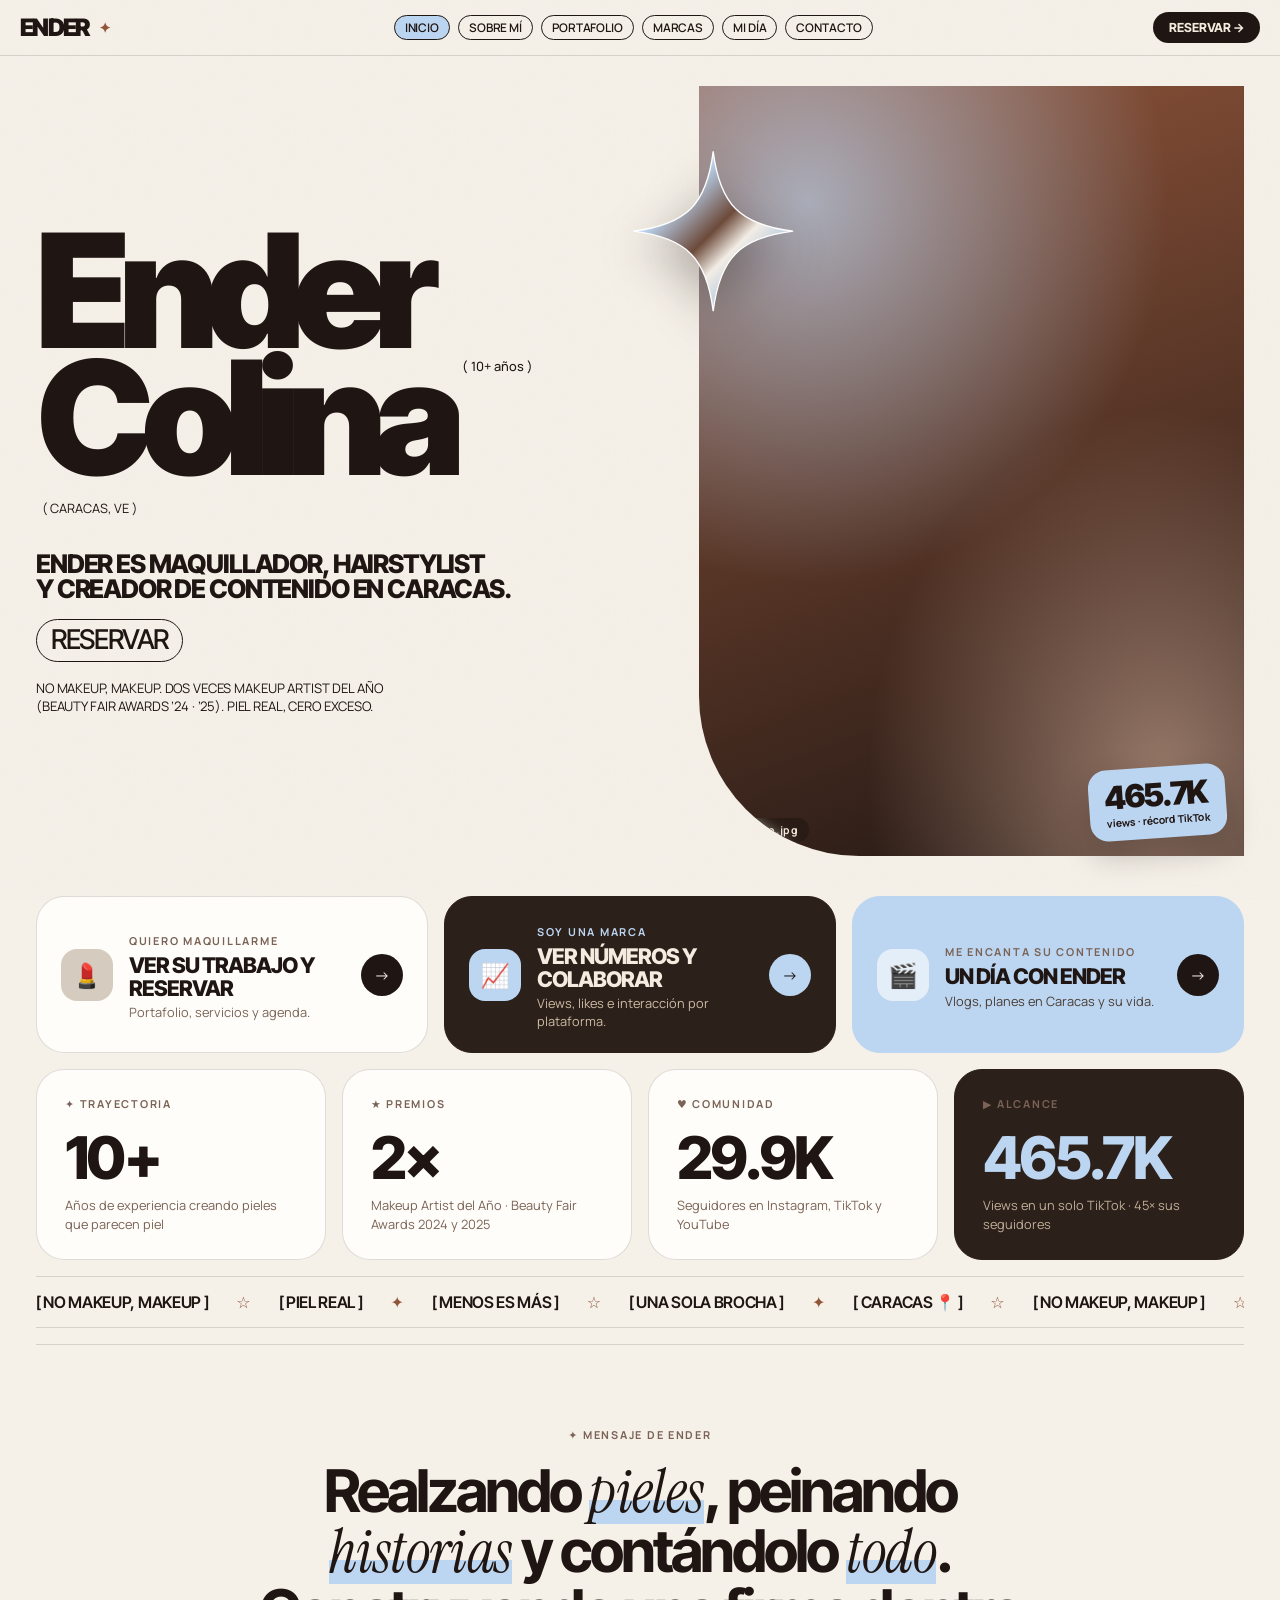
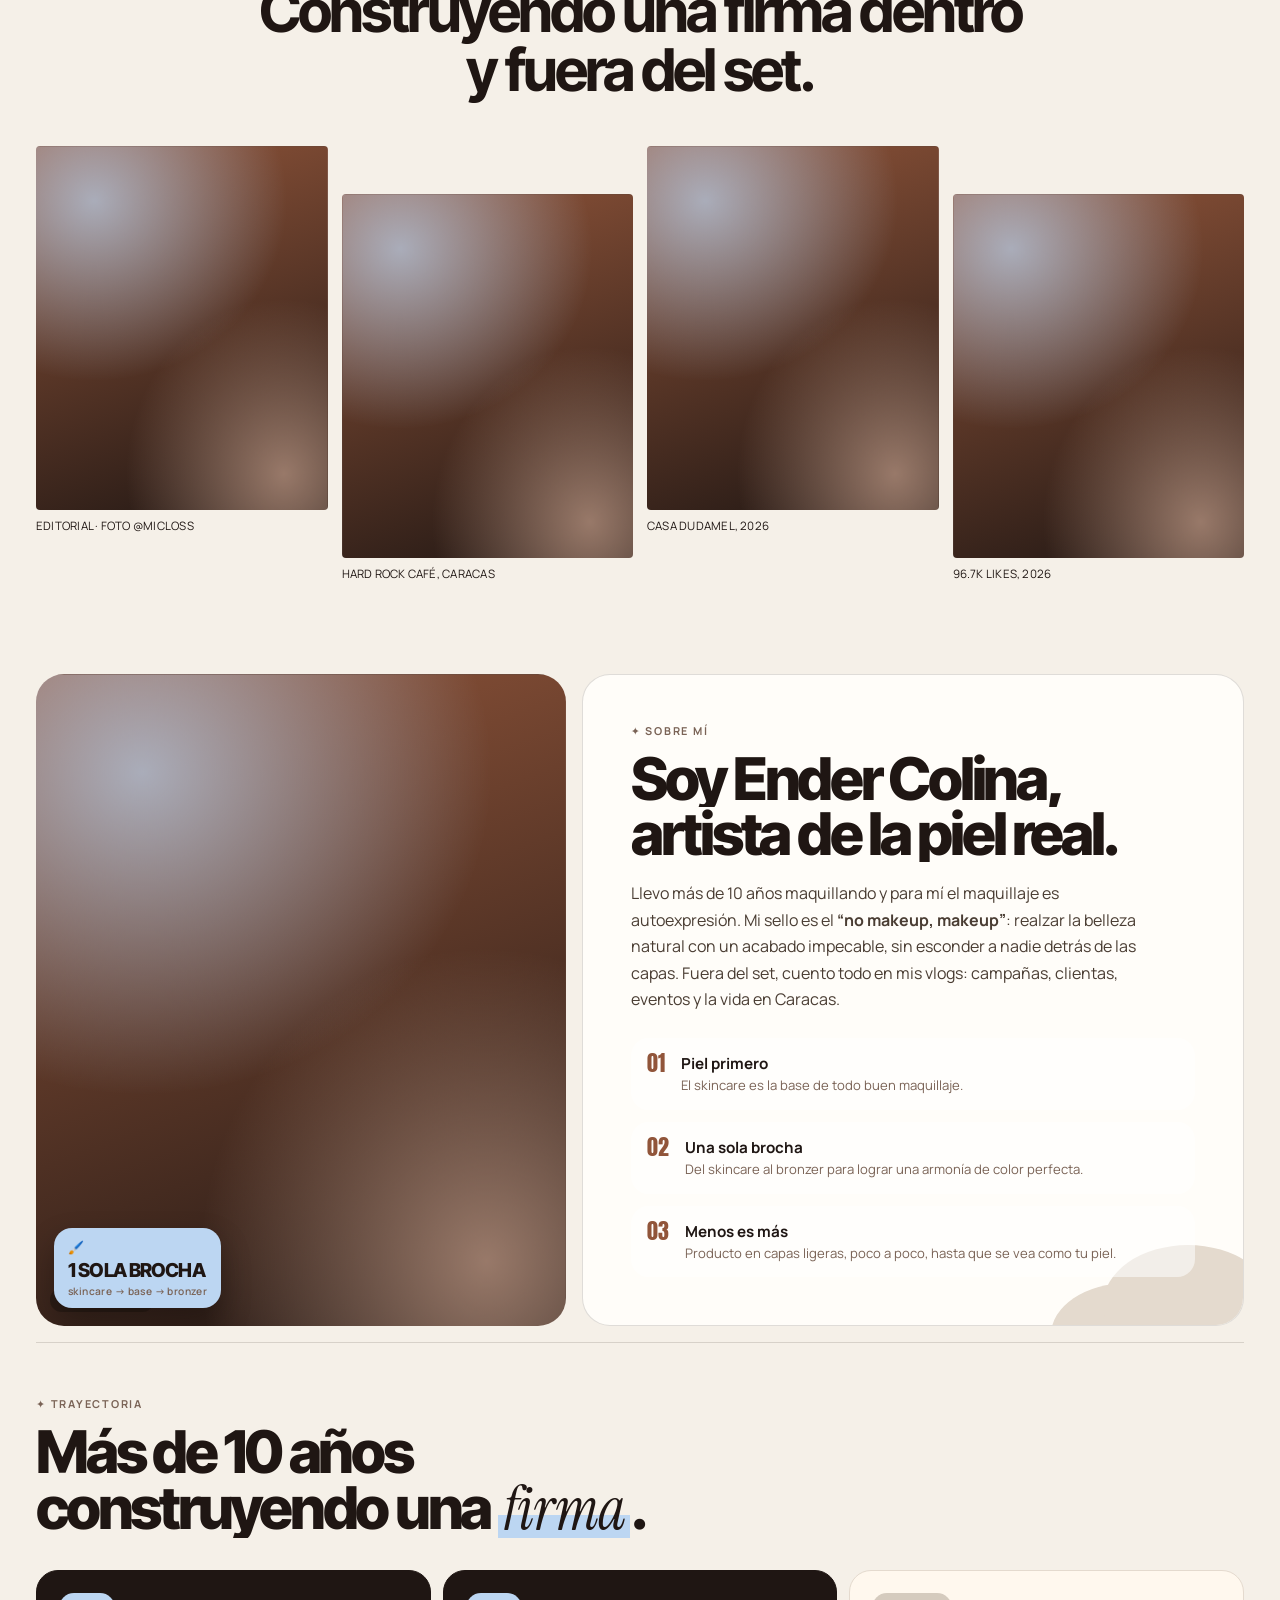
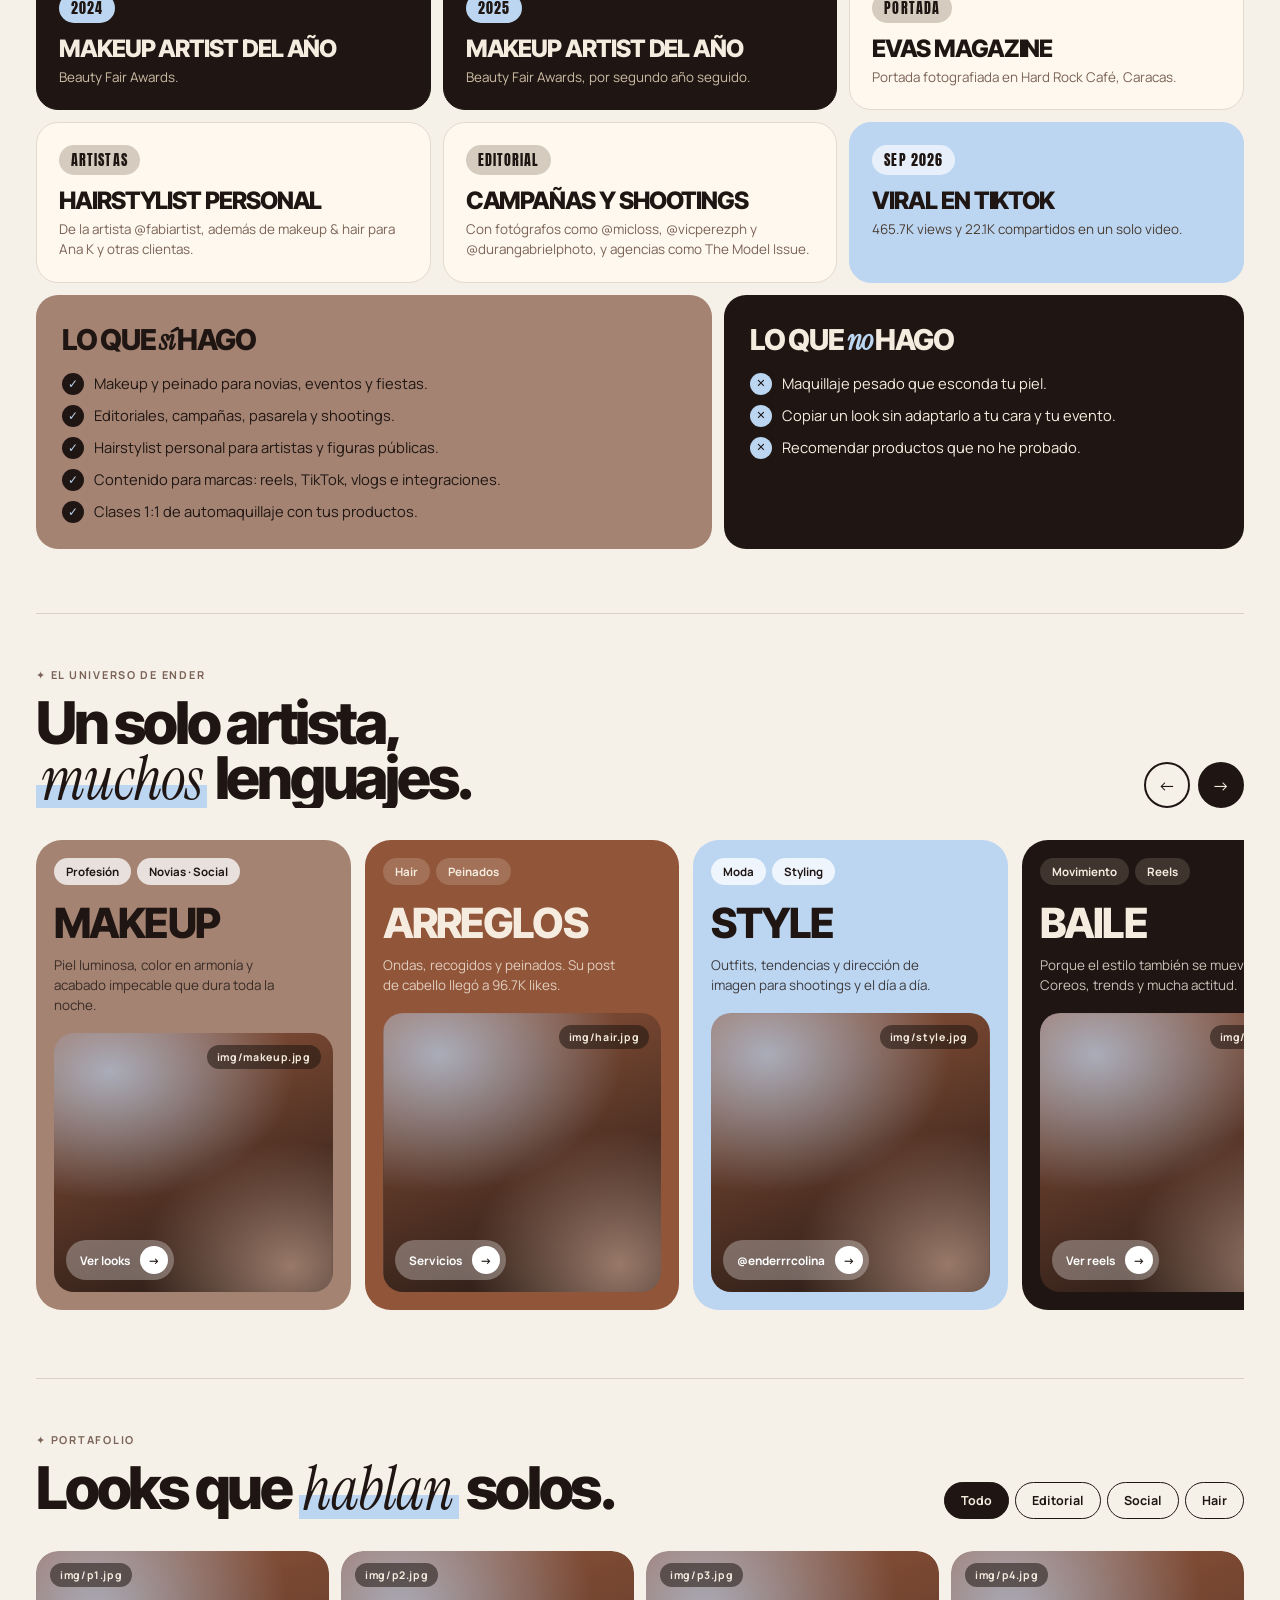
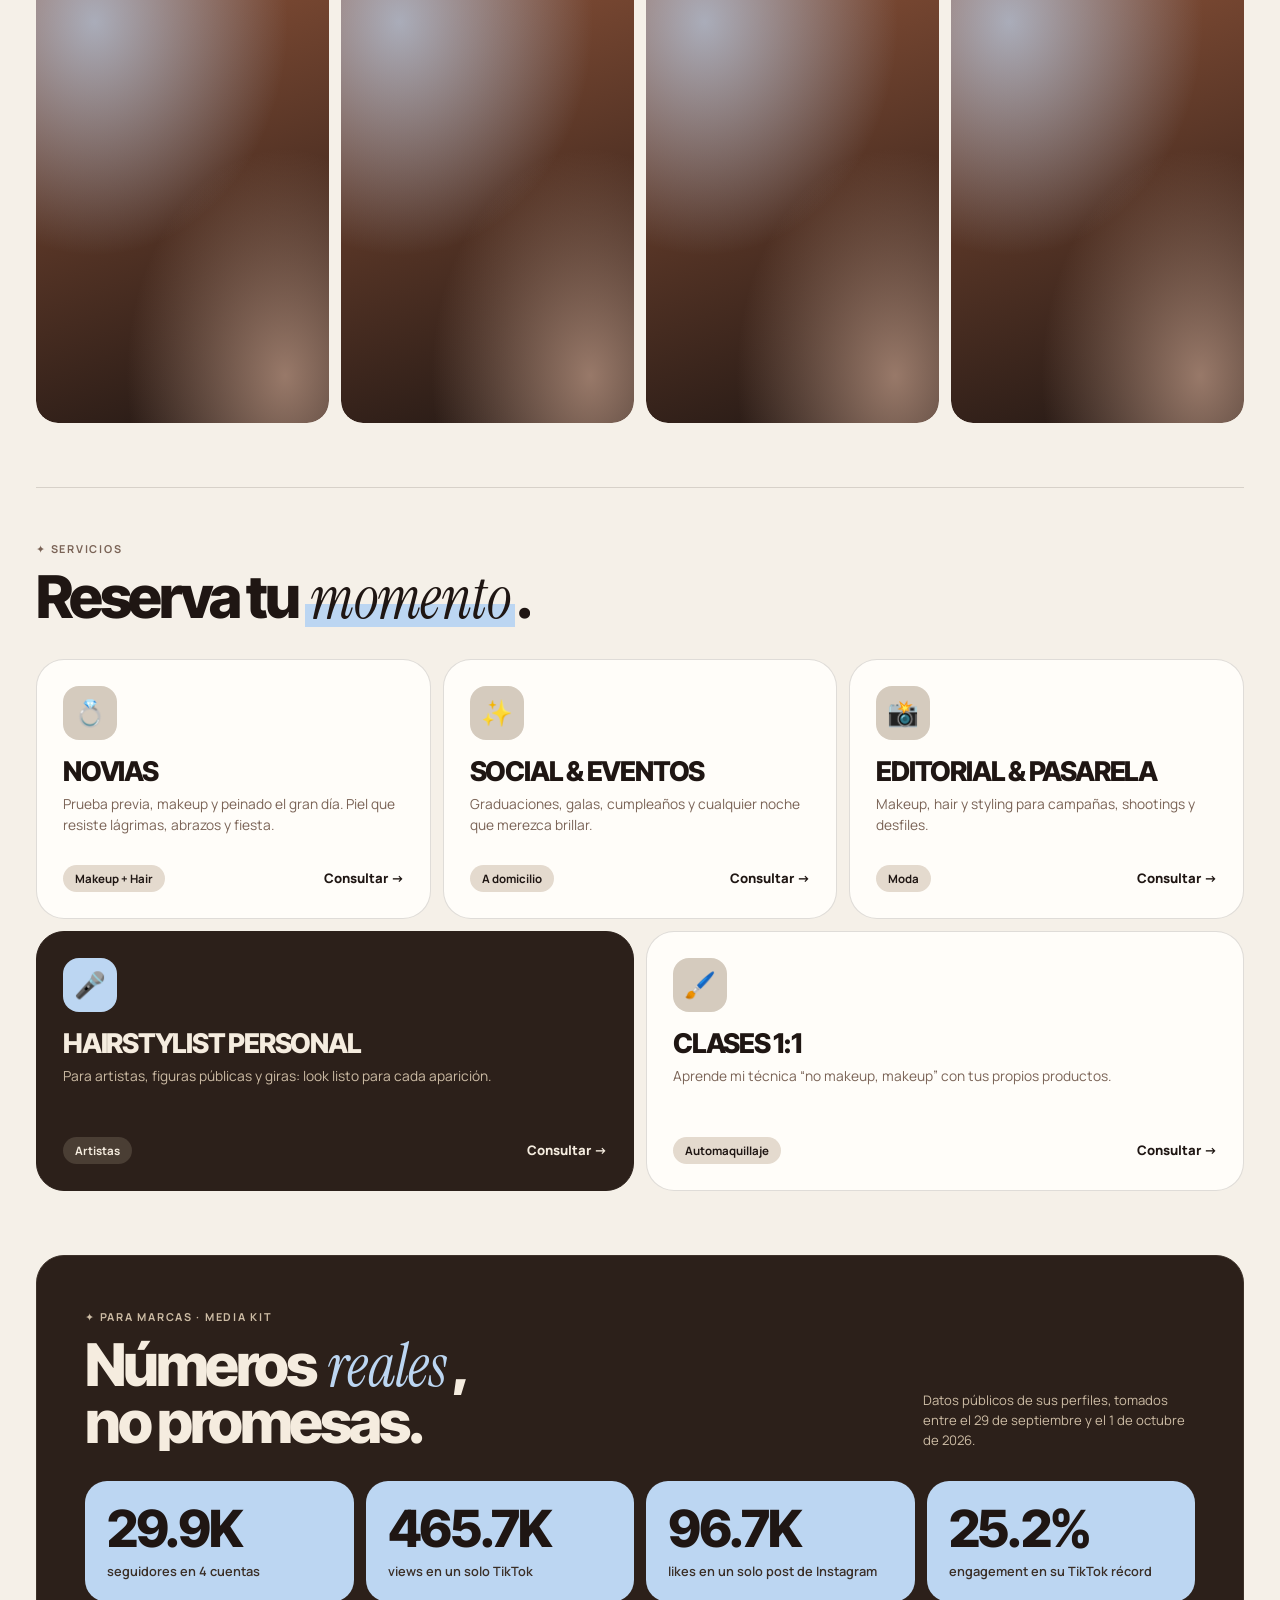
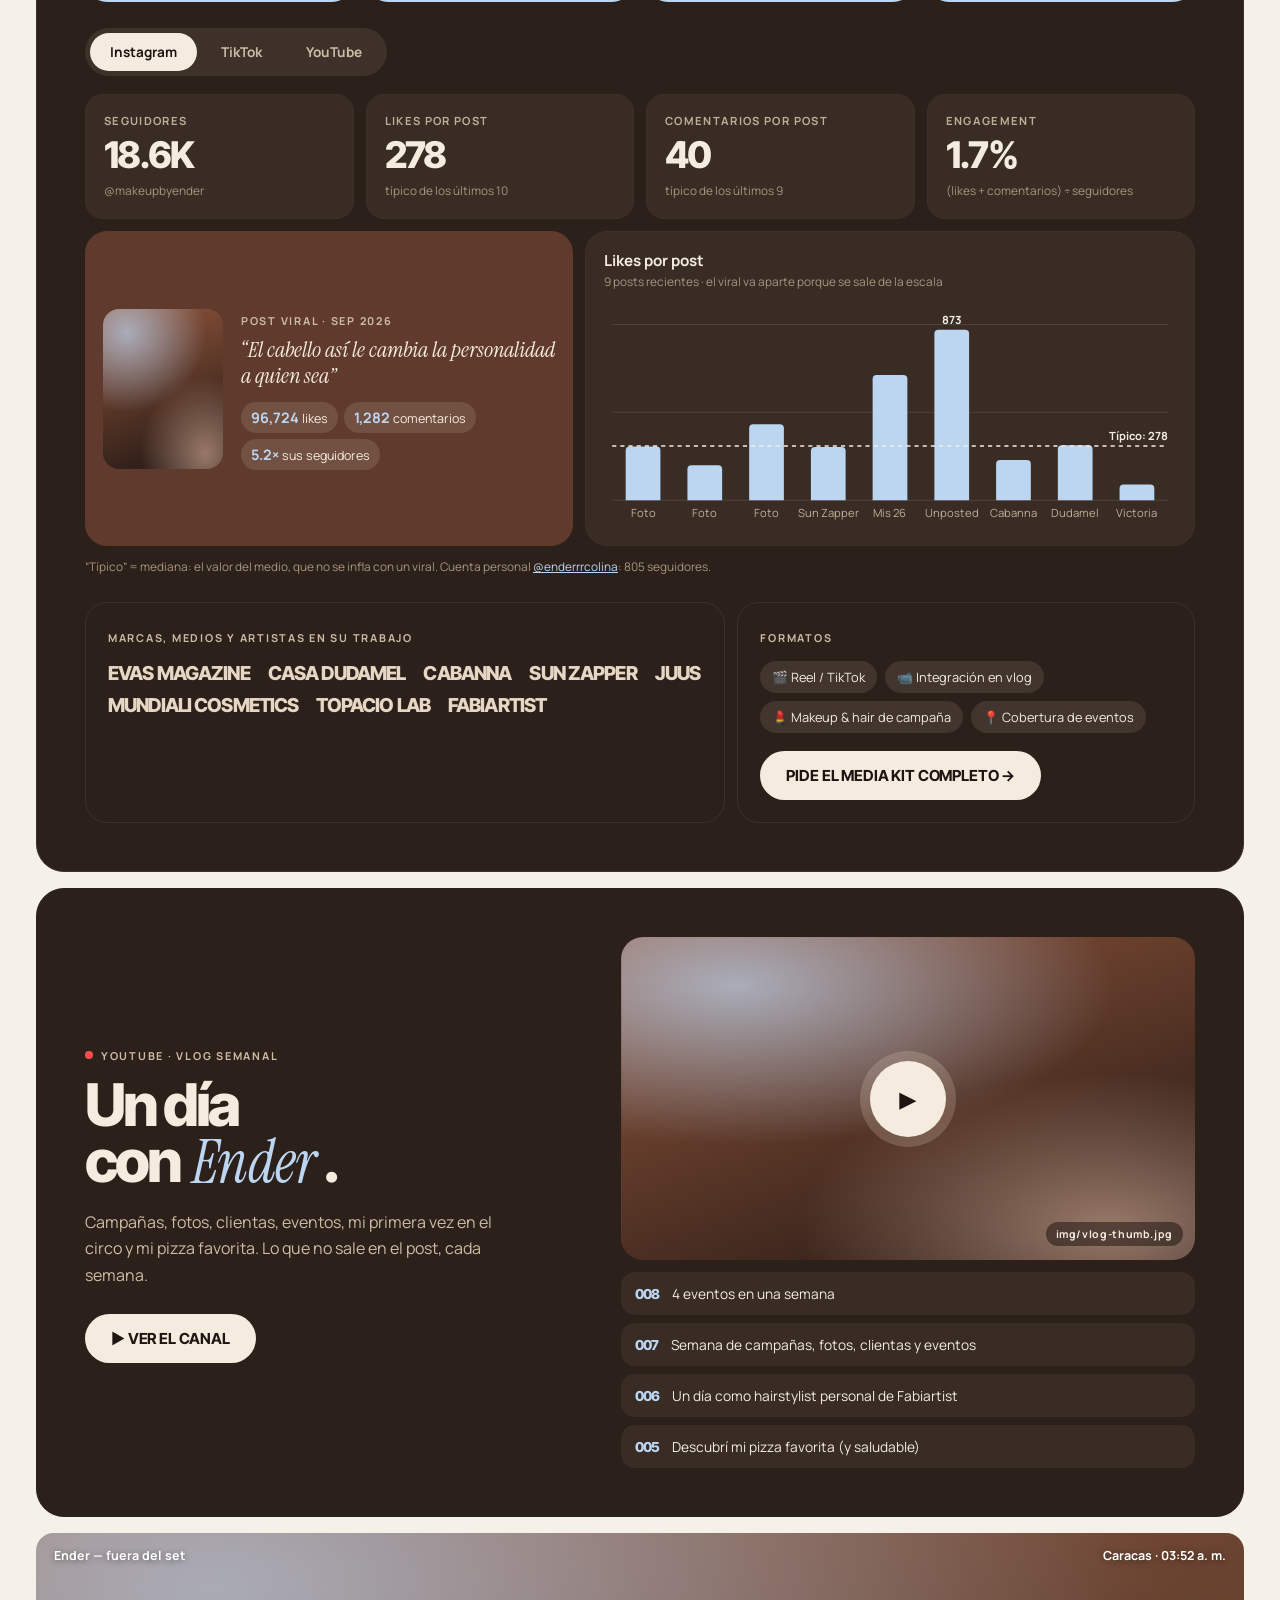
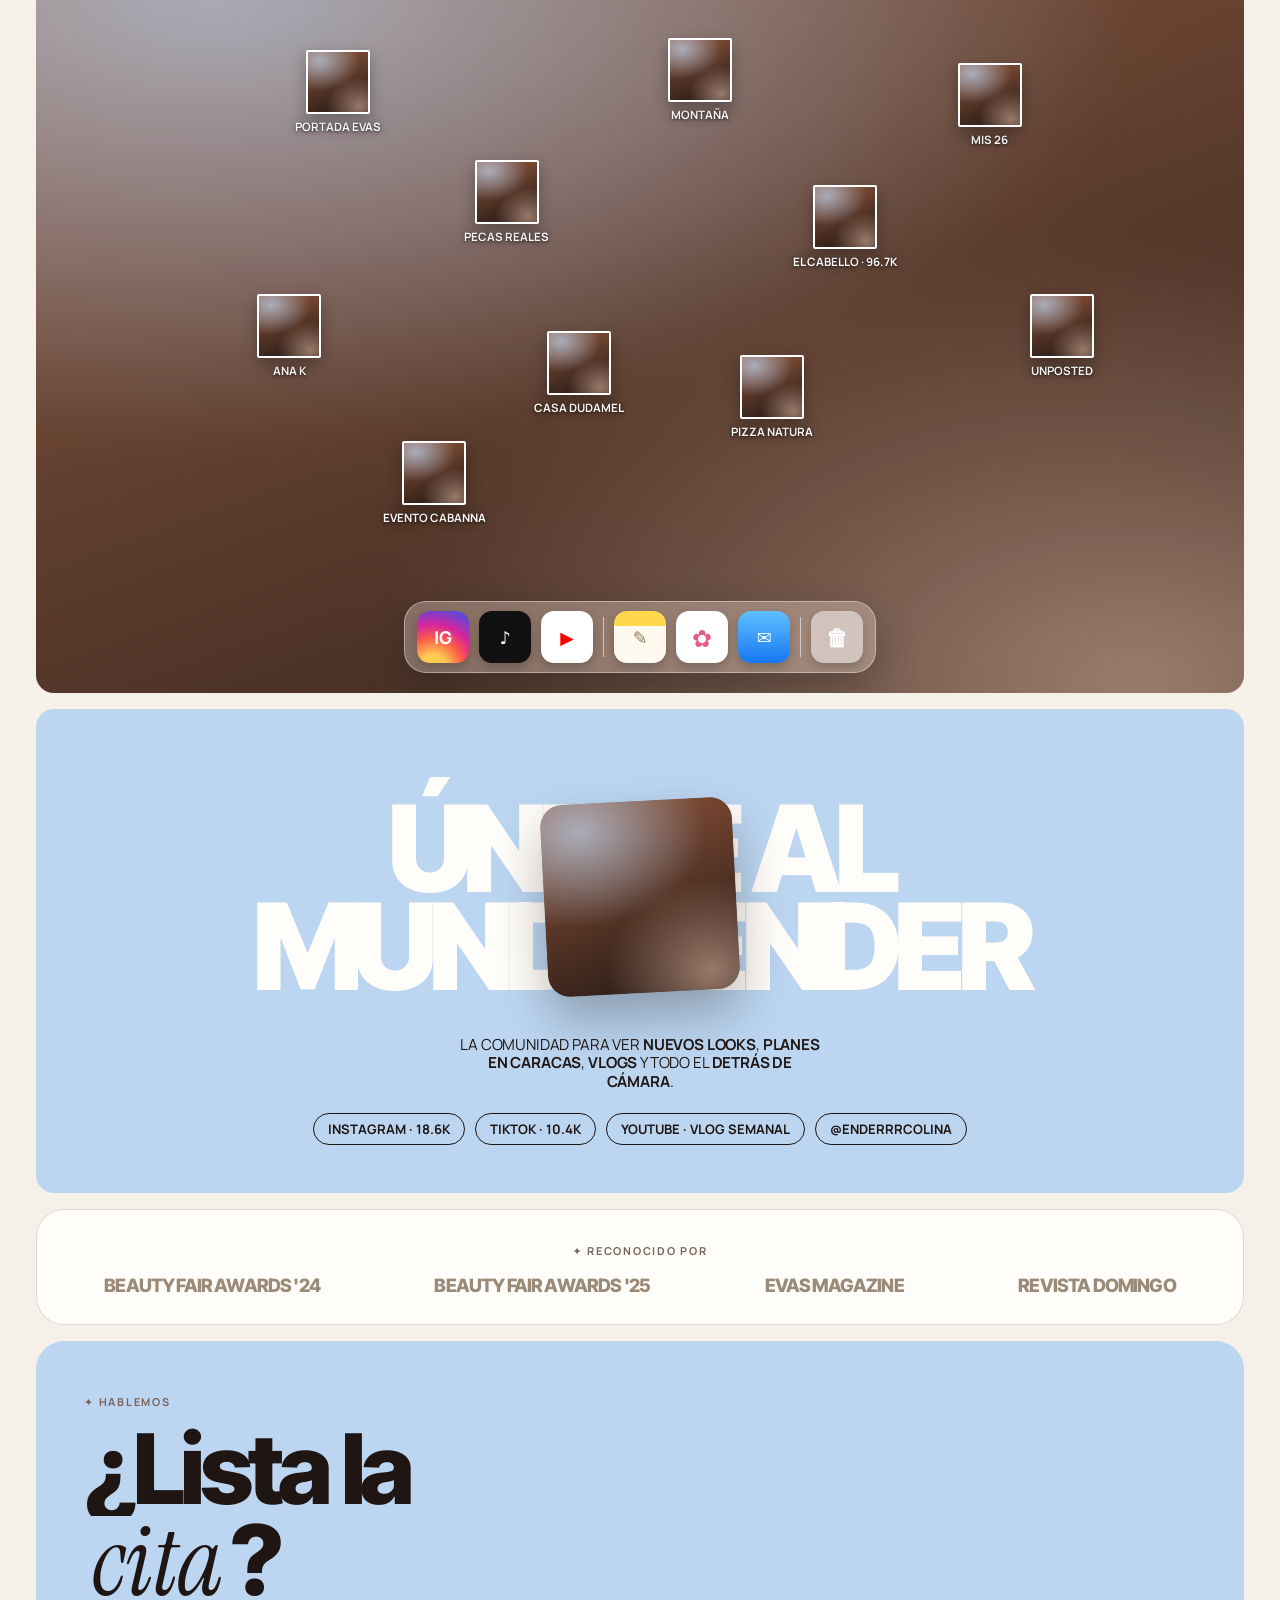
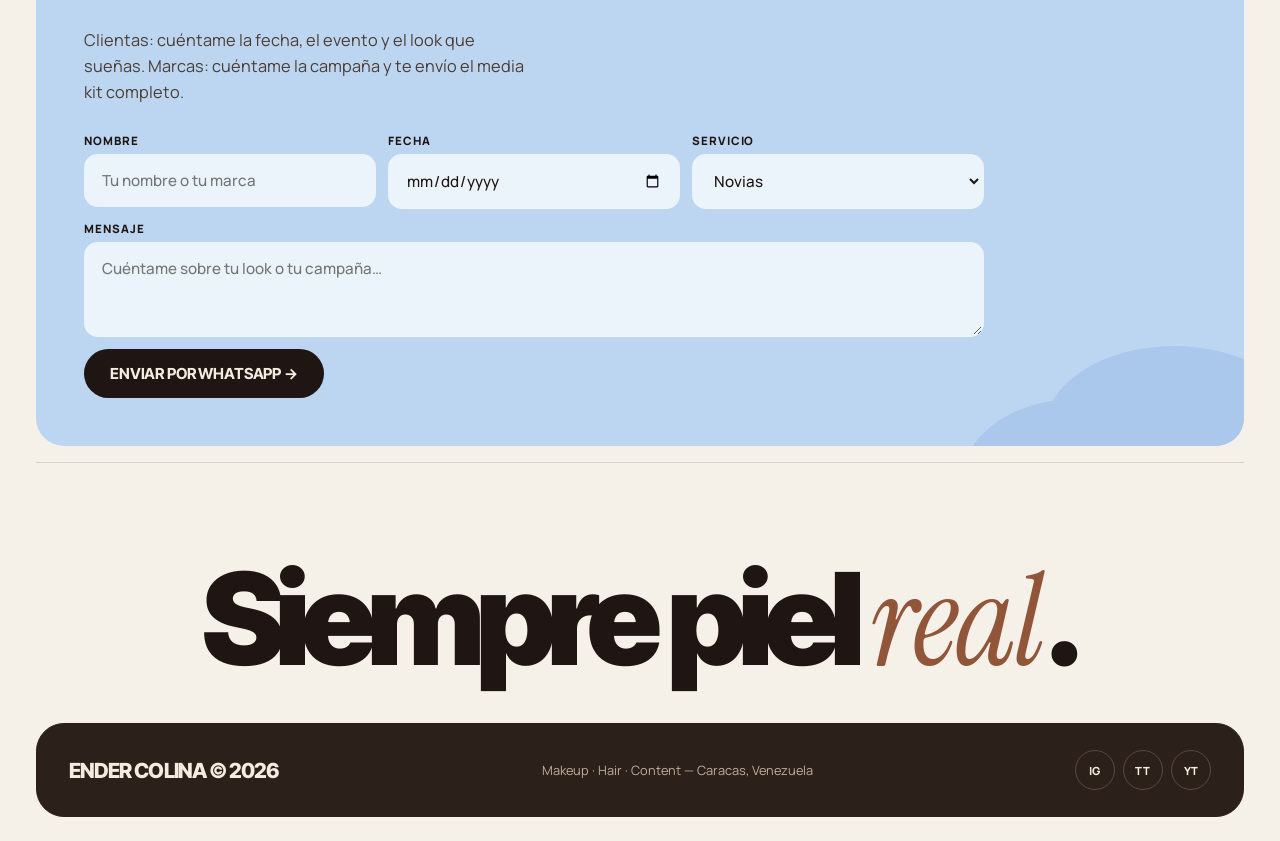
==== index.html @ 1d179af6 "Add files via upload" ====
<!DOCTYPE html>
<html lang="es">
<head>
  <meta charset="UTF-8">
  <meta name="viewport" content="width=device-width, initial-scale=1.0">
  <title>Ender Colina · Makeup, Hair & Content</title>
  <meta name="description" content="Ender Colina — maquillador y hairstylist en Caracas con más de 10 años de experiencia. Makeup Artist del Año en Beauty Fair Awards 2024 y 2025. Portafolio, servicios, media kit para marcas y vlog.">
  <meta property="og:title" content="Ender Colina · Makeup, Hair & Content">
  <meta property="og:description" content="No makeup, makeup. 10+ años, 29.9K seguidores y un TikTok con 465.7K views. Caracas, Venezuela.">
  <link rel="preconnect" href="https://fonts.googleapis.com">
  <link rel="preconnect" href="https://fonts.gstatic.com" crossorigin>
  <link href="https://fonts.googleapis.com/css2?family=Anton&family=Inter+Tight:wght@500;600;700;800;900&family=Instrument+Serif:ital@0;1&family=Manrope:wght@400;500;600;700;800&display=swap" rel="stylesheet">
  <link rel="stylesheet" href="styles.css">
</head>
<body>
  <div class="progress" id="progress" aria-hidden="true"></div>
  <div class="cursor" id="cursor" aria-hidden="true"></div>

  <!-- ============ NAV ============ -->
  <header class="nav-wrap">
    <nav class="nav" aria-label="Principal">
      <a href="#inicio" class="brand"><span class="brand-dot"></span>ENDER</a>
      <div class="nav-links" id="navLinks">
        <a href="#inicio" class="active">Inicio</a>
        <a href="#firma">Sobre mí</a>
        <a href="#portafolio">Portafolio</a>
        <a href="#marcas">Marcas</a>
        <a href="#dia">Mi día</a>
        <a href="#contacto">Contacto</a>
      </div>
      <a href="#contacto" class="nav-cta">Reservar <span aria-hidden="true">→</span></a>
      <button class="nav-toggle" id="navToggle" aria-label="Abrir menú" aria-expanded="false"><span></span><span></span></button>
    </nav>
  </header>

  <main class="page">

    <!-- ============ HERO (editorial, ref. Karo) ============ -->
    <section class="kx" id="inicio">
      <div class="kx-left">
        <h1 class="kx-title"><span class="kx-l">Ender</span><span class="kx-l">Colina<sup>( 10+ años )</sup></span></h1>
        <p class="kx-micro">( Caracas, VE )</p>
        <div class="kx-row">
          <p class="kx-sub">Ender es maquillador, hairstylist<br>y creador de contenido en Caracas.</p>
          <a href="#contacto" class="pill-xl">Reservar</a>
        </div>
        <p class="kx-desc">No makeup, makeup. Dos veces Makeup Artist del Año (Beauty Fair Awards ’24 · ’25). Piel real, cero exceso.</p>
      </div>
      <div class="kx-right">
        <div class="ph kx-photo" style="--img:url('img/hero.jpg')" role="img" aria-label="Ender Colina, portada de Evas Magazine"><span class="ph-label">img/hero.jpg</span></div>
        <svg class="chrome" viewBox="0 0 100 100" aria-hidden="true">
          <defs>
            <linearGradient id="chr" x1="0" y1="0" x2="1" y2="1">
              <stop offset="0" stop-color="#ffffff"/><stop offset=".28" stop-color="#bcd6f2"/><stop offset=".5" stop-color="#6d4a3a"/><stop offset=".62" stop-color="#f3eee6"/><stop offset=".85" stop-color="#8fb3dc"/><stop offset="1" stop-color="#ffffff"/>
            </linearGradient>
          </defs>
          <path d="M50 2 C54 34 66 46 98 50 C66 54 54 66 50 98 C46 66 34 54 2 50 C34 46 46 34 50 2 Z" fill="url(#chr)" stroke="#fff" stroke-width=".8"/>
        </svg>
        <a class="kx-sticker" href="#marcas">465.7K<small>views · récord TikTok</small></a>
      </div>
    </section>

    <!-- ============ ¿QUIÉN ERES? ============ -->
    <section class="paths" id="caminos" aria-label="Elige tu camino">
      <a href="#portafolio" class="card path reveal">
        <span class="path-ico">💄</span>
        <div><span class="eyebrow">Quiero maquillarme</span><h3>Ver su trabajo y reservar</h3><p>Portafolio, servicios y agenda.</p></div>
        <span class="path-go">→</span>
      </a>
      <a href="#marcas" class="card path path-dark reveal">
        <span class="path-ico">📈</span>
        <div><span class="eyebrow">Soy una marca</span><h3>Ver números y colaborar</h3><p>Views, likes e interacción por plataforma.</p></div>
        <span class="path-go">→</span>
      </a>
      <a href="#dia" class="card path path-blue reveal">
        <span class="path-ico">🎬</span>
        <div><span class="eyebrow">Me encanta su contenido</span><h3>Un día con Ender</h3><p>Vlogs, planes en Caracas y su vida.</p></div>
        <span class="path-go">→</span>
      </a>
    </section>

    <!-- ============ STATS ============ -->
    <section class="stats">
      <div class="card stat reveal">
        <span class="eyebrow">✦ Trayectoria</span>
        <b class="stat-num" data-count="10" data-suffix="+">10+</b>
        <p>Años de experiencia creando pieles que parecen piel</p>
      </div>
      <div class="card stat reveal">
        <span class="eyebrow">★ Premios</span>
        <b class="stat-num">2×</b>
        <p>Makeup Artist del Año · Beauty Fair Awards 2024 y 2025</p>
      </div>
      <div class="card stat reveal">
        <span class="eyebrow">♥ Comunidad</span>
        <b class="stat-num" data-count="29.9" data-dec="1" data-suffix="K">29.9K</b>
        <p>Seguidores en Instagram, TikTok y YouTube</p>
      </div>
      <div class="card stat stat-dark reveal">
        <span class="eyebrow">▶ Alcance</span>
        <b class="stat-num" data-count="465.7" data-dec="1" data-suffix="K">465.7K</b>
        <p>Views en un solo TikTok · 45× sus seguidores</p>
      </div>
    </section>

    <!-- ============ MARQUEE ============ -->
    <div class="marquee" aria-hidden="true">
      <div class="marquee-track">
        <span>[ No makeup, makeup ]</span><i>☆</i><span>[ Piel real ]</span><i>✦</i><span>[ Menos es más ]</span><i>☆</i><span>[ Una sola brocha ]</span><i>✦</i><span>[ Caracas 📍 ]</span><i>☆</i><span>[ No makeup, makeup ]</span><i>☆</i><span>[ Piel real ]</span><i>✦</i><span>[ Menos es más ]</span><i>☆</i><span>[ Una sola brocha ]</span><i>✦</i><span>[ Caracas 📍 ]</span><i>☆</i>
      </div>
    </div>

    <!-- ============ MENSAJE (ref. Lando) ============ -->
    <section class="mf" aria-label="Mensaje de Ender">
      <span class="eyebrow">✦ Mensaje de Ender</span>
      <p class="mf-text reveal">Realzando <em>pieles</em>, peinando <em>historias</em> y contándolo <em>todo</em>. Construyendo una firma dentro y fuera del set.</p>
      <div class="mf-strip">
        <figure><div class="ph" style="--img:url('img/p1.jpg')"></div><figcaption>Editorial · foto @micloss</figcaption></figure>
        <figure><div class="ph" style="--img:url('img/hero.jpg')"></div><figcaption>Hard Rock Café, Caracas</figcaption></figure>
        <figure><div class="ph" style="--img:url('img/style.jpg')"></div><figcaption>Casa Dudamel, 2026</figcaption></figure>
        <figure><div class="ph" style="--img:url('img/p4.jpg')"></div><figcaption>96.7K likes, 2026</figcaption></figure>
      </div>
    </section>

    <!-- ============ SOBRE MÍ ============ -->
    <section class="about" id="firma">
      <div class="ph about-img reveal" style="--img:url('img/about.jpg')" role="img" aria-label="Ender Colina">
        <span class="ph-label">img/about.jpg</span>
        <div class="float chip-brush">🖌️ <b>1 sola brocha</b><small>skincare → base → bronzer</small></div>
      </div>
      <div class="card about-copy reveal">
        <span class="eyebrow">✦ Sobre mí</span>
        <h2 class="display-md">Soy Ender Colina,<br>artista de la piel real.</h2>
        <p>Llevo más de 10 años maquillando y para mí el maquillaje es autoexpresión. Mi sello es el <strong>“no makeup, makeup”</strong>: realzar la belleza natural con un acabado impecable, sin esconder a nadie detrás de las capas. Fuera del set, cuento todo en mis vlogs: campañas, clientas, eventos y la vida en Caracas.</p>
        <ol class="steps">
          <li><span>01</span><div><b>Piel primero</b><p>El skincare es la base de todo buen maquillaje.</p></div></li>
          <li><span>02</span><div><b>Una sola brocha</b><p>Del skincare al bronzer para lograr una armonía de color perfecta.</p></div></li>
          <li><span>03</span><div><b>Menos es más</b><p>Producto en capas ligeras, poco a poco, hasta que se vea como tu piel.</p></div></li>
        </ol>
        <div class="blob blob-b" aria-hidden="true"></div>
      </div>
    </section>

    <!-- ============ TRAYECTORIA + SÍ / NO ============ -->
    <section class="section" id="carrera">
      <div class="section-head">
        <div>
          <span class="eyebrow">✦ Trayectoria</span>
          <h2 class="display-md">Más de 10 años<br>construyendo una <em>firma</em>.</h2>
        </div>
      </div>
      <div class="milestones">
        <article class="ms ms-gold"><span class="ms-k">2024</span><h3>Makeup Artist del Año</h3><p>Beauty Fair Awards.</p></article>
        <article class="ms ms-gold"><span class="ms-k">2025</span><h3>Makeup Artist del Año</h3><p>Beauty Fair Awards, por segundo año seguido.</p></article>
        <article class="ms"><span class="ms-k">Portada</span><h3>Evas Magazine</h3><p>Portada fotografiada en Hard Rock Café, Caracas.</p></article>
        <article class="ms"><span class="ms-k">Artistas</span><h3>Hairstylist personal</h3><p>De la artista @fabiartist, además de makeup & hair para Ana K y otras clientas.</p></article>
        <article class="ms"><span class="ms-k">Editorial</span><h3>Campañas y shootings</h3><p>Con fotógrafos como @micloss, @vicperezph y @durangabrielphoto, y agencias como The Model Issue.</p></article>
        <article class="ms ms-blue"><span class="ms-k">Sep 2026</span><h3>Viral en TikTok</h3><p>465.7K views y 22.1K compartidos en un solo video.</p></article>
      </div>

      <div class="yesno">
        <div class="yn yn-yes">
          <h3>Lo que <em>sí</em> hago</h3>
          <ul>
            <li>Makeup y peinado para novias, eventos y fiestas.</li>
            <li>Editoriales, campañas, pasarela y shootings.</li>
            <li>Hairstylist personal para artistas y figuras públicas.</li>
            <li>Contenido para marcas: reels, TikTok, vlogs e integraciones.</li>
            <li>Clases 1:1 de automaquillaje con tus productos.</li>
          </ul>
        </div>
        <div class="yn yn-no">
          <h3>Lo que <em>no</em> hago</h3>
          <ul>
            <li>Maquillaje pesado que esconda tu piel.</li>
            <li>Copiar un look sin adaptarlo a tu cara y tu evento.</li>
            <li>Recomendar productos que no he probado.</li>
          </ul>
        </div>
      </div>
    </section>

    <!-- ============ UNIVERSO ============ -->
    <section class="section" id="universo">
      <div class="section-head">
        <div>
          <span class="eyebrow">✦ El universo de Ender</span>
          <h2 class="display-md">Un solo artista,<br><em>muchos</em> lenguajes.</h2>
        </div>
        <div class="arrows">
          <button class="arrow" data-dir="-1" aria-label="Anterior">←</button>
          <button class="arrow arrow-dark" data-dir="1" aria-label="Siguiente">→</button>
        </div>
      </div>

      <div class="rail" id="rail">
        <article class="u-card u-latte">
          <div class="u-top"><span class="pill">Profesión</span><span class="pill">Novias · Social</span></div>
          <h3>Makeup</h3>
          <p>Piel luminosa, color en armonía y acabado impecable que dura toda la noche.</p>
          <div class="ph u-img" style="--img:url('img/makeup.jpg')"><span class="ph-label">img/makeup.jpg</span><a href="#portafolio" class="u-more">Ver looks <b>→</b></a></div>
        </article>
        <article class="u-card u-caramel">
          <div class="u-top"><span class="pill">Hair</span><span class="pill">Peinados</span></div>
          <h3>Arreglos</h3>
          <p>Ondas, recogidos y peinados. Su post de cabello llegó a 96.7K likes.</p>
          <div class="ph u-img" style="--img:url('img/hair.jpg')"><span class="ph-label">img/hair.jpg</span><a href="#servicios" class="u-more">Servicios <b>→</b></a></div>
        </article>
        <article class="u-card u-baby">
          <div class="u-top"><span class="pill">Moda</span><span class="pill">Styling</span></div>
          <h3>Style</h3>
          <p>Outfits, tendencias y dirección de imagen para shootings y el día a día.</p>
          <div class="ph u-img" style="--img:url('img/style.jpg')"><span class="ph-label">img/style.jpg</span><a href="#redes" class="u-more">@enderrrcolina <b>→</b></a></div>
        </article>
        <article class="u-card u-dark">
          <div class="u-top"><span class="pill pill-inv">Movimiento</span><span class="pill pill-inv">Reels</span></div>
          <h3>Baile</h3>
          <p>Porque el estilo también se mueve. Coreos, trends y mucha actitud.</p>
          <div class="ph u-img" style="--img:url('img/baile.jpg')"><span class="ph-label">img/baile.jpg</span><a href="#redes" class="u-more">Ver reels <b>→</b></a></div>
        </article>
        <article class="u-card u-choco">
          <div class="u-top"><span class="pill">YouTube</span><span class="pill">Vlog semanal</span></div>
          <h3>Vlog</h3>
          <p>Campañas, clientas, eventos y la vida en Caracas, cada semana.</p>
          <div class="ph u-img" style="--img:url('img/vlog.jpg')"><span class="ph-label">img/vlog.jpg</span><a href="#dia" class="u-more">Ver vlogs <b>→</b></a></div>
        </article>
        <article class="u-card u-sky">
          <div class="u-top"><span class="pill">Marcas</span><span class="pill">UGC</span></div>
          <h3>Contenido</h3>
          <p>Planes, reseñas y campañas para belleza, moda, comida y lifestyle.</p>
          <div class="ph u-img" style="--img:url('img/contenido.jpg')"><span class="ph-label">img/contenido.jpg</span><a href="#marcas" class="u-more">Media kit <b>→</b></a></div>
        </article>
      </div>
    </section>

    <!-- ============ PORTAFOLIO (clientes) ============ -->
    <section class="section" id="portafolio">
      <div class="section-head">
        <div>
          <span class="eyebrow">✦ Portafolio</span>
          <h2 class="display-md">Looks que <em>hablan</em> solos.</h2>
        </div>
        <div class="filters" role="tablist">
          <button class="filter active" data-filter="all">Todo</button>
          <button class="filter" data-filter="editorial">Editorial</button>
          <button class="filter" data-filter="social">Social</button>
          <button class="filter" data-filter="hair">Hair</button>
        </div>
      </div>
      <div class="grid grid-4">
        <a class="g-item g-tall" data-cat="editorial" href="https://www.instagram.com/p/DJSjprmuWbn/" target="_blank" rel="noopener"><div class="ph" style="--img:url('img/p1.jpg')"><span class="ph-label">img/p1.jpg</span></div><span class="cap">Pecas reales <span>Foto @micloss</span></span></a>
        <a class="g-item g-tall" data-cat="social" href="https://www.instagram.com/p/DR5XlYDkecP/" target="_blank" rel="noopener"><div class="ph" style="--img:url('img/p2.jpg')"><span class="ph-label">img/p2.jpg</span></div><span class="cap">Makeup & hair · Ana K <span>@durangabrielphoto</span></span></a>
        <a class="g-item g-tall" data-cat="editorial" href="https://www.instagram.com/p/Dc_12oJGtnq/" target="_blank" rel="noopener"><div class="ph" style="--img:url('img/p3.jpg')"><span class="ph-label">img/p3.jpg</span></div><span class="cap">Unposted 💋 <span>Foto @vicperezph</span></span></a>
        <a class="g-item g-tall" data-cat="hair" href="https://www.instagram.com/p/DczG-Rtj61o/" target="_blank" rel="noopener"><div class="ph" style="--img:url('img/p4.jpg')"><span class="ph-label">img/p4.jpg</span></div><span class="cap">96.7K likes ♥ <span>Foto @vicperezph</span></span></a>
      </div>
    </section>

    <!-- ============ SERVICIOS (clientes) ============ -->
    <section class="section" id="servicios">
      <div class="section-head">
        <div>
          <span class="eyebrow">✦ Servicios</span>
          <h2 class="display-md">Reserva tu <em>momento</em>.</h2>
        </div>
      </div>
      <div class="services">
        <article class="card svc reveal">
          <span class="svc-ico">💍</span>
          <h3>Novias</h3>
          <p>Prueba previa, makeup y peinado el gran día. Piel que resiste lágrimas, abrazos y fiesta.</p>
          <div class="svc-foot"><span class="pill">Makeup + Hair</span><a href="#contacto">Consultar →</a></div>
        </article>
        <article class="card svc reveal">
          <span class="svc-ico">✨</span>
          <h3>Social & eventos</h3>
          <p>Graduaciones, galas, cumpleaños y cualquier noche que merezca brillar.</p>
          <div class="svc-foot"><span class="pill">A domicilio</span><a href="#contacto">Consultar →</a></div>
        </article>
        <article class="card svc reveal">
          <span class="svc-ico">📸</span>
          <h3>Editorial & pasarela</h3>
          <p>Makeup, hair y styling para campañas, shootings y desfiles.</p>
          <div class="svc-foot"><span class="pill">Moda</span><a href="#contacto">Consultar →</a></div>
        </article>
        <article class="card svc svc-dark reveal">
          <span class="svc-ico">🎤</span>
          <h3>Hairstylist personal</h3>
          <p>Para artistas, figuras públicas y giras: look listo para cada aparición.</p>
          <div class="svc-foot"><span class="pill pill-inv">Artistas</span><a href="#contacto">Consultar →</a></div>
        </article>
        <article class="card svc reveal">
          <span class="svc-ico">🖌️</span>
          <h3>Clases 1:1</h3>
          <p>Aprende mi técnica “no makeup, makeup” con tus propios productos.</p>
          <div class="svc-foot"><span class="pill">Automaquillaje</span><a href="#contacto">Consultar →</a></div>
        </article>
      </div>
    </section>

    <!-- ============ MEDIA KIT (marcas) ============ -->
    <section class="kit" id="marcas">
      <div class="kit-head">
        <div>
          <span class="eyebrow eyebrow-inv">✦ Para marcas · Media kit</span>
          <h2 class="display-md inv">Números <em>reales</em>,<br>no promesas.</h2>
        </div>
        <p class="kit-note">Datos públicos de sus perfiles, tomados entre el 29 de septiembre y el 1 de octubre de 2026.</p>
      </div>

      <div class="kit-hero">
        <div class="kh"><b>29.9K</b><span>seguidores en 4 cuentas</span></div>
        <div class="kh"><b>465.7K</b><span>views en un solo TikTok</span></div>
        <div class="kh"><b>96.7K</b><span>likes en un solo post de Instagram</span></div>
        <div class="kh"><b>25.2%</b><span>engagement en su TikTok récord</span></div>
      </div>

      <div class="tabs" role="tablist" aria-label="Plataformas">
        <button class="tab active" role="tab" aria-selected="true" aria-controls="p-ig" id="t-ig">Instagram</button>
        <button class="tab" role="tab" aria-selected="false" aria-controls="p-tt" id="t-tt">TikTok</button>
        <button class="tab" role="tab" aria-selected="false" aria-controls="p-yt" id="t-yt">YouTube</button>
      </div>

      <!-- Instagram -->
      <div class="panel" id="p-ig" role="tabpanel" aria-labelledby="t-ig">
        <div class="tiles">
          <div class="tile"><span>Seguidores</span><b>18.6K</b><small>@makeupbyender</small></div>
          <div class="tile"><span>Likes por post</span><b>278</b><small>típico de los últimos 10</small></div>
          <div class="tile"><span>Comentarios por post</span><b>40</b><small>típico de los últimos 9</small></div>
          <div class="tile"><span>Engagement</span><b>1.7%</b><small>(likes + comentarios) ÷ seguidores</small></div>
        </div>
        <div class="panel-grid">
          <a class="viral" href="https://www.instagram.com/p/DczG-Rtj61o/" target="_blank" rel="noopener">
            <div class="ph viral-img" style="--img:url('img/hair.jpg')"></div>
            <div>
              <span class="eyebrow eyebrow-inv">Post viral · sep 2026</span>
              <h3>“El cabello así le cambia la personalidad a quien sea”</h3>
              <div class="viral-nums"><span><b>96,724</b> likes</span><span><b>1,282</b> comentarios</span><span><b>5.2×</b> sus seguidores</span></div>
            </div>
          </a>
          <figure class="chart-card">
            <figcaption><b>Likes por post</b><span>9 posts recientes · el viral va aparte porque se sale de la escala</span></figcaption>
            <div class="chart" id="chartIg" role="img" aria-label="Likes por post de Instagram"></div>
          </figure>
        </div>
        <p class="foot">“Típico” = mediana: el valor del medio, que no se infla con un viral. Cuenta personal <a href="https://www.instagram.com/enderrrcolina/" target="_blank" rel="noopener">@enderrrcolina</a>: 805 seguidores.</p>
      </div>

      <!-- TikTok -->
      <div class="panel" id="p-tt" role="tabpanel" aria-labelledby="t-tt" hidden>
        <div class="tiles">
          <div class="tile"><span>Seguidores</span><b>10.4K</b><small>@makeupbyenderr</small></div>
          <div class="tile"><span>Likes totales</span><b>191.9K</b><small>en 43 publicaciones</small></div>
          <div class="tile"><span>Likes por seguidor</span><b>18×</b><small>191.9K ÷ 10.4K</small></div>
          <div class="tile"><span>Video récord</span><b>465.7K</b><small>views · sep 2026</small></div>
        </div>
        <div class="panel-grid">
          <a class="viral" href="https://www.tiktok.com/@makeupbyenderr/video/7685541942922349844" target="_blank" rel="noopener">
            <div class="viral-badge" aria-hidden="true">▶</div>
            <div>
              <span class="eyebrow eyebrow-inv">Video récord · 14 sep 2026</span>
              <h3>Expo de bonsáis en Caracas: un plan de $6</h3>
              <div class="viral-nums"><span><b>83.5K</b> likes</span><span><b>22.1K</b> compartidos</span><span><b>11.5K</b> guardados</span><span><b>416</b> comentarios</span></div>
              <p class="viral-er">25.2% de engagement: 1 de cada 4 personas que lo vieron interactuó.</p>
            </div>
          </a>
          <figure class="chart-card">
            <figcaption><b>Sus 3 publicaciones más vistas</b><span>Views por publicación</span></figcaption>
            <ul class="hbars">
              <li><span class="hb-l">Bonsáis en Caracas (video)</span><span class="hb-t"><i style="--w:100%"></i></span><b>465.7K</b></li>
              <li><span class="hb-l">Bonsáis: mis fotos favoritas</span><span class="hb-t"><i style="--w:4.3%"></i></span><b>20.1K</b></li>
              <li><span class="hb-l">“Qué bendición vivir”</span><span class="hb-t"><i style="--w:1.4%"></i></span><b>6.5K</b></li>
            </ul>
          </figure>
        </div>
        <p class="foot">Engagement del récord = (likes + comentarios + guardados + compartidos) ÷ views.</p>
      </div>

      <!-- YouTube -->
      <div class="panel" id="p-yt" role="tabpanel" aria-labelledby="t-yt" hidden>
        <div class="tiles">
          <div class="tile"><span>Vlogs publicados</span><b>8</b><small>desde agosto 2026</small></div>
          <div class="tile"><span>Views totales</span><b>1,476</b><small>en 8 vlogs</small></div>
          <div class="tile"><span>Suscriptores</span><b>86</b><small>@Makeupbyender</small></div>
          <div class="tile"><span>Duración</span><b>34 min</b><small>vlog más largo · formato ideal para integraciones</small></div>
        </div>
        <figure class="chart-card chart-wide">
          <figcaption><b>Views por vlog</b><span>Del primero (001) al más reciente (008) · los últimos llevaban horas o días publicados y siguen sumando</span></figcaption>
          <div class="chart" id="chartYt" role="img" aria-label="Views por vlog de YouTube"></div>
        </figure>
        <p class="foot">Canal lanzado en agosto de 2026: es la plataforma con más espacio para crecer y la que permite integrar una marca en un video largo.</p>
      </div>

      <div class="kit-bottom">
        <div class="brands">
          <span class="eyebrow eyebrow-inv">Marcas, medios y artistas en su trabajo</span>
          <div class="brand-row">
            <span>Evas Magazine</span><span>Casa Dudamel</span><span>Cabanna</span><span>Sun Zapper</span><span>Juus</span><span>Mundiali Cosmetics</span><span>Topacio Lab</span><span>Fabiartist</span>
          </div>
        </div>
        <div class="formats">
          <span class="eyebrow eyebrow-inv">Formatos</span>
          <ul>
            <li>🎬 Reel / TikTok</li><li>📹 Integración en vlog</li><li>💄 Makeup & hair de campaña</li><li>📍 Cobertura de eventos</li>
          </ul>
          <a href="#contacto" class="btn btn-cream" data-brand>Pide el media kit completo →</a>
        </div>
      </div>
    </section>

    <!-- ============ UN DÍA CON ENDER (seguidores) ============ -->
    <section class="vlog" id="dia">
      <div class="card vlog-card reveal">
        <div class="vlog-copy">
          <span class="eyebrow eyebrow-inv"><span class="dot-live"></span> YouTube · Vlog semanal</span>
          <h2 class="display-md inv">Un día<br>con <em>Ender</em>.</h2>
          <p>Campañas, fotos, clientas, eventos, mi primera vez en el circo y mi pizza favorita. Lo que no sale en el post, cada semana.</p>
          <a href="https://www.youtube.com/@Makeupbyender" target="_blank" rel="noopener" class="btn btn-cream">▶ Ver el canal</a>
        </div>
        <div class="vlog-player">
          <a class="ph vlog-thumb" href="https://www.youtube.com/@Makeupbyender/videos" target="_blank" rel="noopener" style="--img:url('img/vlog-thumb.jpg')" aria-label="Ver vlogs en YouTube">
            <span class="ph-label">img/vlog-thumb.jpg</span>
            <span class="play" aria-hidden="true">▶</span>
          </a>
          <ul class="episodes">
            <li><a href="https://www.youtube.com/@Makeupbyender/videos" target="_blank" rel="noopener"><span class="ep-n">008</span> 4 eventos en una semana</a></li>
            <li><a href="https://www.youtube.com/@Makeupbyender/videos" target="_blank" rel="noopener"><span class="ep-n">007</span> Semana de campañas, fotos, clientas y eventos</a></li>
            <li><a href="https://www.youtube.com/@Makeupbyender/videos" target="_blank" rel="noopener"><span class="ep-n">006</span> Un día como hairstylist personal de Fabiartist</a></li>
            <li><a href="https://www.youtube.com/@Makeupbyender/videos" target="_blank" rel="noopener"><span class="ep-n">005</span> Descubrí mi pizza favorita (y saludable)</a></li>
          </ul>
        </div>
      </div>
    </section>

    <!-- ============ ESCRITORIO (ref. bychudy) ============ -->
    <section class="dk" aria-label="Fuera del set: el escritorio de Ender">
      <div class="dk-wall ph" style="--img:url('img/about.jpg')" aria-hidden="true"></div>
      <div class="dk-top"><b>Ender — fuera del set</b><span id="osClock">Caracas</span></div>
      <div class="dk-icons" id="desk">
        <button class="ic" style="--x:20%;--y:12%" data-full="img/hero.jpg" data-title="portada_evas.jpg"><span class="ph ic-img" style="--img:url('img/hero.jpg')"></span><span class="ic-t">Portada Evas</span></button>
        <button class="ic" style="--x:34%;--y:30%" data-full="img/p1.jpg" data-title="pecas_reales.jpg"><span class="ph ic-img" style="--img:url('img/p1.jpg')"></span><span class="ic-t">Pecas reales</span></button>
        <button class="ic" style="--x:50%;--y:10%" data-full="img/about.jpg" data-title="montaña.jpg"><span class="ph ic-img" style="--img:url('img/about.jpg')"></span><span class="ic-t">Montaña</span></button>
        <button class="ic" style="--x:62%;--y:34%" data-full="img/p4.jpg" data-title="el_cabello_96k.jpg"><span class="ph ic-img" style="--img:url('img/p4.jpg')"></span><span class="ic-t">El cabello · 96.7K</span></button>
        <button class="ic" style="--x:74%;--y:14%" data-full="img/vlog-thumb.jpg" data-title="mis_26.jpg"><span class="ph ic-img" style="--img:url('img/vlog-thumb.jpg')"></span><span class="ic-t">Mis 26</span></button>
        <button class="ic" style="--x:16%;--y:52%" data-full="img/p2.jpg" data-title="ana_k.jpg"><span class="ph ic-img" style="--img:url('img/p2.jpg')"></span><span class="ic-t">Ana K</span></button>
        <button class="ic" style="--x:40%;--y:58%" data-full="img/style.jpg" data-title="casa_dudamel.jpg"><span class="ph ic-img" style="--img:url('img/style.jpg')"></span><span class="ic-t">Casa Dudamel</span></button>
        <button class="ic" style="--x:56%;--y:62%" data-full="img/contenido.jpg" data-title="pizza_natura.jpg"><span class="ph ic-img" style="--img:url('img/contenido.jpg')"></span><span class="ic-t">Pizza Natura</span></button>
        <button class="ic" style="--x:80%;--y:52%" data-full="img/p3.jpg" data-title="unposted.jpg"><span class="ph ic-img" style="--img:url('img/p3.jpg')"></span><span class="ic-t">Unposted</span></button>
        <button class="ic" style="--x:28%;--y:76%" data-full="img/vlog.jpg" data-title="evento_cabanna.jpg"><span class="ph ic-img" style="--img:url('img/vlog.jpg')"></span><span class="ic-t">Evento Cabanna</span></button>
      </div>
      <nav class="dock" aria-label="Redes de Ender">
        <a class="app app-ig" href="https://www.instagram.com/makeupbyender/" target="_blank" rel="noopener" aria-label="Instagram @makeupbyender"><span>IG</span></a>
        <a class="app app-tt" href="https://www.tiktok.com/@makeupbyenderr" target="_blank" rel="noopener" aria-label="TikTok @makeupbyenderr"><span>♪</span></a>
        <a class="app app-yt" href="https://www.youtube.com/@Makeupbyender" target="_blank" rel="noopener" aria-label="YouTube @Makeupbyender"><span>▶</span></a>
        <i class="dock-sep"></i>
        <a class="app app-notes" href="#dia" aria-label="Vlogs"><span>✎</span></a>
        <a class="app app-photos" href="#portafolio" aria-label="Portafolio"><span>✿</span></a>
        <a class="app app-mail" href="#contacto" aria-label="Contacto"><span>✉</span></a>
        <i class="dock-sep"></i>
        <span class="app app-trash" title="Aquí va el maquillaje pesado" aria-label="Papelera: aquí va el maquillaje pesado"><span>🗑</span></span>
      </nav>
      <div class="pv" id="preview" hidden>
        <div class="pv-bar"><button class="pv-x" id="pvClose" aria-label="Cerrar"></button><i></i><i></i><span id="pvTitle">foto.jpg</span></div>
        <div class="pv-img ph" id="pvImg"></div>
      </div>
    </section>

    <!-- ============ MUNDO ENDER (ref. Karo) ============ -->
    <section class="jw" id="redes">
      <div class="jw-stage">
        <h2 class="jw-title" aria-label="Únete al mundo Ender"><span>Únete al</span><span>mundo Ender</span></h2>
        <div class="ph jw-photo" style="--img:url('img/vlog-thumb.jpg')" aria-hidden="true"></div>
      </div>
      <p class="jw-sub">La comunidad para ver <b>nuevos looks</b>, <b>planes en Caracas</b>, <b>vlogs</b> y todo el <b>detrás de cámara</b>.</p>
      <div class="jw-pills">
        <a href="https://www.instagram.com/makeupbyender/" target="_blank" rel="noopener">Instagram · 18.6K</a>
        <a href="https://www.tiktok.com/@makeupbyenderr" target="_blank" rel="noopener">TikTok · 10.4K</a>
        <a href="https://www.youtube.com/@Makeupbyender" target="_blank" rel="noopener">YouTube · vlog semanal</a>
        <a href="https://www.instagram.com/enderrrcolina/" target="_blank" rel="noopener">@enderrrcolina</a>
      </div>
    </section>

    <!-- ============ RECONOCIMIENTOS ============ -->
    <section class="card press reveal">
      <span class="eyebrow">✦ Reconocido por</span>
      <div class="press-row">
        <span>Beauty Fair Awards '24</span>
        <span>Beauty Fair Awards '25</span>
        <span>Evas Magazine</span>
        <span>Revista Domingo</span>
      </div>
    </section>

    <!-- ============ CONTACTO ============ -->
    <section class="contact" id="contacto">
      <div class="card contact-card reveal">
        <span class="eyebrow">✦ Hablemos</span>
        <h2 class="display">¿Lista la<br><em>cita</em>?</h2>
        <p class="lead">Clientas: cuéntame la fecha, el evento y el look que sueñas. Marcas: cuéntame la campaña y te envío el media kit completo.</p>
        <form class="form" id="bookForm">
          <label>Nombre<input name="nombre" required placeholder="Tu nombre o tu marca"></label>
          <label>Fecha<input name="fecha" type="date"></label>
          <label>Servicio
            <select name="servicio" id="servicio">
              <option>Novias</option>
              <option>Social & eventos</option>
              <option>Editorial & pasarela</option>
              <option>Hairstylist personal</option>
              <option>Colaboración de marca</option>
              <option>Clases 1:1</option>
            </select>
          </label>
          <label class="full">Mensaje<textarea name="mensaje" rows="3" placeholder="Cuéntame sobre tu look o tu campaña…"></textarea></label>
          <button class="btn btn-dark full" type="submit">Enviar por WhatsApp →</button>
        </form>
        <div class="blob blob-c" aria-hidden="true"></div>
      </div>
    </section>

    <section class="closing" aria-label="Cierre">
      <p>Siempre piel <em>real</em>.</p>
    </section>

  </main>

  <footer class="footer">
    <div class="card footer-card">
      <b class="footer-brand">ENDER COLINA © <span id="year">2026</span></b>
      <span class="footer-mid">Makeup · Hair · Content — Caracas, Venezuela</span>
      <div class="footer-social">
        <a href="https://www.instagram.com/makeupbyender/" target="_blank" rel="noopener" aria-label="Instagram makeupbyender">IG</a>
        <a href="https://www.tiktok.com/@makeupbyenderr" target="_blank" rel="noopener" aria-label="TikTok">TT</a>
        <a href="https://www.youtube.com/@Makeupbyender" target="_blank" rel="noopener" aria-label="YouTube">YT</a>
      </div>
    </div>
  </footer>

  <div class="tip" id="tip" role="status" aria-live="polite" hidden></div>
  <script src="script.js"></script>
</body>
</html>
---- styles.css ----
/* =========================================================
   ENDER COLINA — Makeup, Hair & Style
   Bento cards + tipografía condensada + chips flotantes
   ========================================================= */

:root {
  /* Paleta de Ender: marrón + azul */
  --ink: #1f1613;          /* chocolate */
  --ink-2: #2c201a;
  --ink-3: #503e32;
  --cream: #f5ecdf;
  --cream-2: #e4dace;
  --sand: #d5cbbe;         /* arena */
  --latte: #a48372;        /* topo */
  --caramel: #91553a;      /* óxido */
  --choco: #603b2d;        /* chocolate */
  --baby: #bcd6f2;         /* azul de marca */
  --green: #4cc26b;
  --muted: #7a6356;

  --radius: 28px;
  --radius-sm: 18px;
  --gap: 16px;
  --display: "Anton", "Impact", sans-serif;
  --serif: "Instrument Serif", Georgia, serif;
  --sans: "Manrope", system-ui, sans-serif;
}

* { box-sizing: border-box; margin: 0; padding: 0; }
html { scroll-behavior: smooth; }
body {
  font-family: var(--sans);
  background: var(--ink);
  color: var(--ink);
  -webkit-font-smoothing: antialiased;
  overflow-x: hidden;
}
img { max-width: 100%; display: block; }
a { color: inherit; text-decoration: none; }
button { font: inherit; cursor: pointer; border: 0; background: none; color: inherit; }

.page { max-width: 1240px; margin: 0 auto; padding: 96px 16px 0; display: flex; flex-direction: column; gap: var(--gap); }

/* ---------- Tipografía ---------- */
.display, .display-md {
  font-family: var(--display);
  text-transform: uppercase;
  line-height: .92;
  letter-spacing: .005em;
  font-weight: 400;
}
.display { font-size: clamp(3rem, 7.6vw, 6.6rem); }
.display-md { font-size: clamp(2.2rem, 4.6vw, 3.8rem); }
.display em, .display-md em {
  font-family: var(--serif);
  font-style: italic;
  text-transform: none;
  font-weight: 400;
  letter-spacing: -.01em;
  color: var(--ink);
  background: linear-gradient(transparent 58%, var(--baby) 58%, var(--baby) 92%, transparent 92%);
  padding: 0 .08em;
}
.inv { color: var(--cream); }
.eyebrow {
  display: inline-flex; align-items: center; gap: 8px;
  font-size: .68rem; font-weight: 700; letter-spacing: .16em; text-transform: uppercase;
  color: var(--muted);
}
.eyebrow-inv { color: #cdbca5; }
.spark { font-style: normal; color: var(--caramel); }
.lead { font-size: 1.02rem; line-height: 1.6; max-width: 44ch; color: #4a3d33; }

/* ---------- Card base ---------- */
.card {
  position: relative;
  background: var(--cream);
  border-radius: var(--radius);
  padding: clamp(24px, 4vw, 48px);
  overflow: hidden;
}
.blob { position: absolute; border-radius: 50%; background: var(--cream-2); z-index: 0; pointer-events: none; }
.card > *:not(.blob) { position: relative; z-index: 1; }
.blob-a { width: 180px; height: 110px; top: -30px; left: -40px; box-shadow: 70px 20px 0 -10px var(--cream-2); }
.blob-b { width: 170px; height: 120px; bottom: -40px; right: -30px; box-shadow: -60px 30px 0 -8px var(--cream-2); }
.blob-c { width: 260px; height: 170px; bottom: -70px; right: -60px; box-shadow: -90px 40px 0 -12px var(--cream-2); }

/* ---------- Botones / pills ---------- */
.btn {
  display: inline-flex; align-items: center; justify-content: center; gap: 8px;
  padding: 15px 26px; border-radius: 999px;
  font-family: var(--display); text-transform: uppercase; letter-spacing: .04em; font-size: .95rem;
  transition: transform .2s ease, background .2s ease, color .2s ease;
}
.btn:hover { transform: translateY(-2px); }
.btn-dark { background: var(--ink); color: var(--cream); }
.btn-dark:hover { background: var(--baby); color: var(--ink); }
.btn-line { border: 2px solid var(--ink); }
.btn-line:hover { background: var(--ink); color: var(--cream); }
.btn-cream { background: var(--cream); color: var(--ink); }
.btn-cream:hover { background: var(--baby); }
.btn-row { display: flex; flex-wrap: wrap; gap: 12px; margin-top: 28px; }

.pill {
  display: inline-flex; align-items: center;
  padding: 6px 12px; border-radius: 999px;
  background: rgba(255,255,255,.75); font-size: .72rem; font-weight: 700;
}
.pill-inv { background: rgba(251,239,213,.14); color: var(--cream); }
.tag {
  display: inline-block; padding: 8px 14px; border-radius: 999px;
  background: var(--ink); color: var(--cream); font-size: .75rem; font-weight: 600;
}
.tags { display: flex; flex-wrap: wrap; gap: 8px; margin-top: 24px; }

/* ---------- Placeholder de fotos ----------
   Coloca archivos en ender/img/ con el nombre indicado
   y se muestran automáticamente sobre el degradado. */
.ph {
  position: relative;
  border-radius: var(--radius);
  background-color: var(--ink-3);
  background-image:
    var(--img, none),
    radial-gradient(120% 90% at 20% 15%, rgba(188,214,242,.7), transparent 55%),
    radial-gradient(90% 80% at 85% 90%, rgba(164,131,114,.9), transparent 60%),
    linear-gradient(160deg, #91553a, #1f1613);
  background-size: cover;
  background-position: center;
  overflow: hidden;
}
.ph-label {
  position: absolute; left: 14px; bottom: 14px;
  font-size: .66rem; font-weight: 700; letter-spacing: .06em;
  padding: 5px 10px; border-radius: 999px;
  background: rgba(31,23,18,.55); color: var(--cream);
  backdrop-filter: blur(6px);
}
.ph.loaded .ph-label { display: none; }

/* ---------- NAV ---------- */
.nav-wrap { position: fixed; top: 14px; left: 0; right: 0; z-index: 50; display: flex; justify-content: center; padding: 0 16px; }
.nav {
  display: flex; align-items: center; gap: 6px;
  background: var(--cream); border-radius: 999px; padding: 6px 6px 6px 18px;
  box-shadow: 0 10px 30px rgba(0,0,0,.25);
  max-width: 100%;
}
.brand { font-family: var(--display); font-size: 1.05rem; letter-spacing: .06em; display: flex; align-items: center; gap: 8px; margin-right: 10px; }
.brand-dot { width: 12px; height: 12px; border-radius: 50%; background: var(--baby); box-shadow: 6px 0 0 var(--ink); margin-right: 6px; }
.nav-links { display: flex; gap: 2px; }
.nav-links a { font-size: .8rem; font-weight: 600; padding: 9px 14px; border-radius: 999px; color: #6b5a4b; transition: background .2s, color .2s; }
.nav-links a:hover { color: var(--ink); background: var(--cream-2); }
.nav-links a.active { background: var(--ink); color: var(--cream); }
.nav-cta { font-family: var(--display); text-transform: uppercase; font-size: .85rem; letter-spacing: .05em; background: var(--baby); color: var(--ink); padding: 10px 18px; border-radius: 999px; margin-left: 6px; }
.nav-toggle { display: none; width: 40px; height: 40px; border-radius: 50%; background: var(--ink); position: relative; }
.nav-toggle span { position: absolute; left: 12px; right: 12px; height: 2px; background: var(--cream); transition: transform .25s; }
.nav-toggle span:first-child { top: 16px; }
.nav-toggle span:last-child { top: 22px; }
.nav-toggle[aria-expanded="true"] span:first-child { transform: translateY(3px) rotate(45deg); }
.nav-toggle[aria-expanded="true"] span:last-child { transform: translateY(-3px) rotate(-45deg); }

/* ---------- HERO ---------- */
.hero { display: grid; grid-template-columns: 1.35fr 1fr; gap: var(--gap); }
.hero-copy { display: flex; flex-direction: column; justify-content: center; min-height: 560px; }
.hero-copy .display { margin: 18px 0 22px; }
.hero-visual { position: relative; min-height: 560px; }
.ph-hero { position: absolute; inset: 0; }

.float {
  position: absolute; z-index: 3;
  display: flex; align-items: center; gap: 10px;
  background: var(--cream); color: var(--ink);
  border-radius: 18px; padding: 10px 14px;
  box-shadow: 0 14px 30px rgba(0,0,0,.28);
  font-size: .8rem; font-weight: 700;
  animation: bob 5s ease-in-out infinite;
}
.float small { display: block; font-size: .64rem; font-weight: 600; color: var(--muted); letter-spacing: .04em; }
.chip-award { top: 22px; left: -22px; background: var(--sand); }
.chip-ico { width: 34px; height: 34px; border-radius: 50%; background: var(--ink); color: var(--sand); display: grid; place-items: center; }
.chip-live { top: 24px; right: 18px; border-radius: 999px; background: var(--ink); color: var(--cream); animation-delay: -1.5s; }
.chip-likes { bottom: 26px; right: -14px; background: var(--baby); animation-delay: -3s; font-family: var(--display); font-size: 1.3rem; font-weight: 400; }
.chip-likes small { font-family: var(--sans); }
.heart { color: var(--choco); }
.dot-live { width: 8px; height: 8px; border-radius: 50%; background: #ff4d4d; box-shadow: 0 0 0 0 rgba(255,77,77,.7); animation: pulse 1.8s infinite; display: inline-block; }
@keyframes bob { 0%,100% { transform: translateY(0); } 50% { transform: translateY(-8px); } }
@keyframes pulse { 0% { box-shadow: 0 0 0 0 rgba(255,77,77,.7); } 70% { box-shadow: 0 0 0 10px rgba(255,77,77,0); } 100% { box-shadow: 0 0 0 0 rgba(255,77,77,0); } }

/* ---------- STATS ---------- */
.stats { display: grid; grid-template-columns: repeat(4, 1fr); gap: var(--gap); }
.stat { padding: 26px 28px; min-height: 190px; display: flex; flex-direction: column; }
.stat-num { font-family: var(--display); font-weight: 400; font-size: clamp(2.8rem, 4.6vw, 3.8rem); line-height: 1; margin: 18px 0 8px; }
.stat p { font-size: .8rem; color: var(--muted); line-height: 1.45; }
.stat-dark { background: var(--ink-2); color: var(--cream); border: 1px solid #3d3129; }
.stat-dark .stat-num { color: var(--baby); }
.stat-dark p { color: #bfae98; }
.status { display: flex; align-items: center; gap: 8px; font-size: .74rem; margin-top: auto; padding-top: 12px; color: #dccbb4; }
.dot-green { width: 8px; height: 8px; border-radius: 50%; background: var(--green); }

/* ---------- MARQUEE ---------- */
.marquee { overflow: hidden; padding: 22px 0; mask-image: linear-gradient(90deg, transparent, #000 8%, #000 92%, transparent); }
.marquee-track { display: flex; gap: 28px; width: max-content; animation: scroll 30s linear infinite; align-items: center; }
.marquee-track span { font-family: var(--display); text-transform: uppercase; color: var(--cream); font-size: 1.35rem; letter-spacing: .06em; }
.marquee-track i { font-style: normal; color: var(--baby); }
@keyframes scroll { to { transform: translateX(-50%); } }

/* ---------- SECTIONS ---------- */
.section { background: var(--cream); border-radius: var(--radius); padding: clamp(24px, 4vw, 48px); }
.section-head { display: flex; justify-content: space-between; align-items: flex-end; gap: 20px; flex-wrap: wrap; margin-bottom: 32px; }
.section-head .display-md { margin-top: 12px; }

/* ---------- UNIVERSO (rail) ---------- */
.arrows { display: flex; gap: 8px; }
.arrow { width: 46px; height: 46px; border-radius: 50%; border: 2px solid var(--ink); font-size: 1.1rem; transition: background .2s, color .2s; }
.arrow:hover, .arrow-dark { background: var(--ink); color: var(--cream); }
.arrow-dark:hover { background: var(--baby); color: var(--ink); border-color: var(--baby); }

.rail {
  display: grid; grid-auto-flow: column; grid-auto-columns: minmax(270px, 1fr);
  gap: 14px; overflow-x: auto; scroll-snap-type: x mandatory; scrollbar-width: none;
  margin: 0 calc(-1 * clamp(24px, 4vw, 48px)); padding: 0 clamp(24px, 4vw, 48px) 4px;
}
.rail::-webkit-scrollbar { display: none; }
@media (min-width: 1100px) { .rail { grid-auto-columns: calc((100% - 3 * 14px - 2 * 48px) / 3.4); } }

.u-card {
  scroll-snap-align: start;
  border-radius: 26px; padding: 18px; display: flex; flex-direction: column;
  min-height: 470px; transition: transform .3s ease;
}
.u-card:hover { transform: translateY(-6px) rotate(-.4deg); }
.u-top { display: flex; gap: 6px; flex-wrap: wrap; }
.u-card h3 { font-family: var(--display); text-transform: uppercase; font-weight: 400; font-size: 2.6rem; line-height: 1; margin: 18px 0 10px; }
.u-card p { font-size: .84rem; line-height: 1.5; opacity: .8; max-width: 30ch; }
.u-img { margin-top: 18px; flex: 1; min-height: 220px; border-radius: 20px; }
.u-more {
  position: absolute; left: 12px; bottom: 12px;
  display: inline-flex; align-items: center; gap: 10px;
  background: rgba(255,255,255,.3); backdrop-filter: blur(10px);
  padding: 6px 6px 6px 14px; border-radius: 999px; font-size: .74rem; font-weight: 700; color: #fff;
}
.u-more b { width: 28px; height: 28px; border-radius: 50%; background: #fff; color: var(--ink); display: grid; place-items: center; }
.u-img .ph-label { left: auto; right: 12px; bottom: auto; top: 12px; }

.u-latte { background: var(--latte); }
.u-cream { background: var(--cream-2); }
.u-baby  { background: var(--baby); }
.u-dark  { background: var(--ink); color: var(--cream); }
.u-choco { background: var(--choco); color: var(--cream); }
.u-choco .pill { background: rgba(245,236,223,.18); color: var(--cream); }
.u-caramel { background: var(--caramel); color: var(--cream); }
.u-caramel .pill { background: rgba(245,236,223,.18); color: var(--cream); }
.u-sky   { background: var(--baby); }

/* ---------- ABOUT ---------- */
.about { display: grid; grid-template-columns: 1fr 1.25fr; gap: var(--gap); }
.about-img { min-height: 560px; }
.chip-brush { left: 18px; bottom: 18px; flex-direction: column; align-items: flex-start; gap: 2px; background: var(--baby); animation: none; }
.chip-brush b { font-family: var(--display); font-weight: 400; font-size: 1.2rem; text-transform: uppercase; }
.about-copy { display: flex; flex-direction: column; justify-content: center; }
.about-copy .display-md { margin: 14px 0 18px; }
.about-copy > p { line-height: 1.65; color: #4a3d33; max-width: 52ch; }
.steps { list-style: none; display: grid; gap: 12px; margin-top: 26px; }
.steps li { display: flex; gap: 16px; align-items: flex-start; padding: 14px 16px; border-radius: var(--radius-sm); background: rgba(255,255,255,.55); }
.steps span { font-family: var(--display); font-size: 1.4rem; color: var(--caramel); line-height: 1; }
.steps b { font-size: .95rem; }
.steps p { font-size: .82rem; color: var(--muted); margin-top: 2px; line-height: 1.5; }

/* ---------- PORTAFOLIO ---------- */
.filters { display: flex; gap: 6px; flex-wrap: wrap; }
.filter { padding: 9px 16px; border-radius: 999px; border: 1.5px solid var(--ink); font-size: .78rem; font-weight: 700; transition: background .2s, color .2s; }
.filter:hover { background: var(--cream-2); }
.filter.active { background: var(--ink); color: var(--cream); }

.grid { display: grid; grid-template-columns: repeat(4, 1fr); grid-auto-rows: 210px; grid-auto-flow: dense; gap: 12px; }
.g-item { position: relative; border-radius: 22px; overflow: hidden; transition: opacity .35s, transform .35s; }
.g-item .ph { position: absolute; inset: 0; border-radius: 22px; transition: transform .6s ease; }
.g-item:hover .ph { transform: scale(1.05); }
.g-tall { grid-row: span 2; }
.g-wide { grid-column: span 2; }
.g-item .cap {
  position: absolute; left: 12px; right: 12px; bottom: 12px; z-index: 2;
  display: flex; justify-content: space-between; align-items: center; gap: 8px;
  background: rgba(251,239,213,.92); border-radius: 14px; padding: 10px 14px;
  font-family: var(--serif); font-style: italic; font-size: 1.05rem;
  transform: translateY(8px); opacity: 0; transition: .3s ease;
}
.g-item .cap span { font-family: var(--sans); font-style: normal; font-size: .64rem; font-weight: 700; letter-spacing: .08em; text-transform: uppercase; color: var(--muted); }
.g-item:hover .cap, .g-item:focus-visible .cap { transform: none; opacity: 1; }
.g-item .ph-label { top: 12px; bottom: auto; }
.g-item.hide { display: none; }
.grid-4 { grid-auto-rows: 230px; }
.episodes a { display: flex; align-items: center; gap: 12px; width: 100%; }

/* ---------- VLOG ---------- */
.vlog-card { background: var(--ink-2); border: 1px solid #3d3129; display: grid; grid-template-columns: 1fr 1.15fr; gap: 36px; align-items: center; }
.vlog-copy p { color: #cdbca5; line-height: 1.65; margin: 18px 0 26px; max-width: 42ch; }
.vlog-copy .display-md { margin-top: 14px; }
.vlog-thumb { aspect-ratio: 16/9; border-radius: 22px; }
.play {
  position: absolute; top: 50%; left: 50%; transform: translate(-50%,-50%);
  width: 76px; height: 76px; border-radius: 50%; background: var(--cream); color: var(--ink);
  font-size: 1.4rem; box-shadow: 0 0 0 10px rgba(251,239,213,.18); transition: transform .25s, box-shadow .25s;
}
.play:hover { transform: translate(-50%,-50%) scale(1.08); box-shadow: 0 0 0 16px rgba(251,239,213,.14); }
.time { position: absolute; top: 12px; left: 12px; background: var(--cream); padding: 4px 10px; border-radius: 999px; font-size: .72rem; font-weight: 700; }
.vlog-thumb .ph-label { left: auto; right: 12px; }
.episodes { list-style: none; margin-top: 12px; display: grid; gap: 8px; }
.episodes li { display: flex; align-items: center; gap: 12px; padding: 12px 14px; border-radius: 14px; background: rgba(251,239,213,.06); color: var(--cream); font-size: .86rem; transition: background .2s; }
.episodes li:hover { background: rgba(251,239,213,.12); }
.ep-n { font-family: var(--display); color: var(--baby); letter-spacing: .05em; }

/* ---------- SERVICIOS ---------- */
.services { display: grid; grid-template-columns: repeat(6, 1fr); gap: 12px; }
.svc { grid-column: span 2; background: #fff8e8; padding: 26px; display: flex; flex-direction: column; min-height: 260px; border: 1px solid var(--cream-2); transition: transform .25s, box-shadow .25s; }
.svc:nth-child(4), .svc:nth-child(5) { grid-column: span 3; }
.svc:hover { transform: translateY(-4px); box-shadow: 0 18px 34px rgba(31,23,18,.12); }
.svc-ico { font-size: 1.6rem; width: 54px; height: 54px; border-radius: 16px; background: var(--sand); display: grid; place-items: center; }
.svc h3 { font-family: var(--display); font-weight: 400; text-transform: uppercase; font-size: 1.7rem; margin: 18px 0 8px; line-height: 1; }
.svc p { font-size: .86rem; color: var(--muted); line-height: 1.55; }
.svc-foot { margin-top: auto; padding-top: 18px; display: flex; align-items: center; justify-content: space-between; }
.svc-foot .pill { background: var(--cream-2); }
.svc-foot a { font-weight: 800; font-size: .82rem; }
.svc-foot a:hover { color: var(--caramel); }
.svc-dark { background: var(--ink); color: var(--cream); border-color: var(--ink); }
.svc-dark .svc-ico { background: var(--baby); }
.inv em { color: var(--baby); background: none; }
.svc-dark p { color: #cdbca5; }
.svc-dark .svc-foot .pill { background: rgba(251,239,213,.14); }

/* ---------- REDES ---------- */
.socials { display: grid; grid-template-columns: 1fr 1fr; gap: var(--gap); }
.social-tt { grid-column: 1 / -1;  background: var(--ink-2); color: var(--cream); border: 1px solid #3d3129; }
.social.social-tt p { color: #cdbca5; }
.social.social-tt .eyebrow { color: var(--baby); }
.social > div:not(.social-avatar) { min-width: 0; }
.social h3 { overflow-wrap: anywhere; }
.social.social-tt .social-arrow { background: var(--baby); color: var(--ink); }
.tt-badge { display: grid; place-items: center; background: var(--baby); color: var(--ink); font-size: 2rem; font-weight: 800; border-color: var(--baby); }
.social { display: flex; align-items: center; gap: 16px; padding: 24px 22px; transition: transform .25s; }
.social:hover { transform: translateY(-4px); }
.social-avatar { width: 72px; height: 72px; flex: none; border-radius: 50%; border: 3px solid var(--ink); }
.social h3 { font-family: var(--display); font-weight: 400; font-size: clamp(1.35rem, 2.4vw, 2rem); margin: 4px 0; }
.social p { font-size: .84rem; color: #4a3d33; }
.social-arrow { margin-left: auto; width: 48px; height: 48px; flex: none; border-radius: 50%; background: var(--ink); color: var(--cream); display: grid; place-items: center; font-size: 1.2rem; }
.social-work { background: var(--latte); }
.social-life { background: var(--baby); }

/* ---------- PRENSA ---------- */
.press { text-align: center; padding: 28px; }
.press-row { display: flex; justify-content: space-around; flex-wrap: wrap; gap: 18px 36px; margin-top: 14px; }
.press-row span { font-family: var(--display); text-transform: uppercase; font-size: 1.15rem; color: #9c8a78; letter-spacing: .05em; }

/* ---------- CONTACTO ---------- */
.contact-card { background: var(--baby); }
.contact-card .blob { background: #a9c8ec; box-shadow: -90px 40px 0 -12px #a9c8ec; }
.contact-card .display { margin: 14px 0 16px; }
.form { display: grid; grid-template-columns: repeat(3, 1fr); gap: 12px; margin-top: 28px; max-width: 900px; }
.form label { display: flex; flex-direction: column; gap: 6px; font-size: .72rem; font-weight: 800; letter-spacing: .08em; text-transform: uppercase; }
.form input, .form select, .form textarea {
  font: inherit; font-size: .95rem; font-weight: 500; text-transform: none; letter-spacing: 0;
  padding: 14px 16px; border-radius: 14px; border: 2px solid transparent; background: rgba(255,255,255,.7); color: var(--ink);
  outline: none; transition: border-color .2s, background .2s; resize: vertical;
}
.form input:focus, .form select:focus, .form textarea:focus { border-color: var(--ink); background: #fff; }
.form .full { grid-column: 1 / -1; }
.form button.full { justify-self: start; }

/* ---------- FOOTER ---------- */
.footer { max-width: 1240px; margin: var(--gap) auto 0; padding: 0 16px 24px; }
.footer-card { background: var(--ink-2); border: 1px solid #3d3129; color: var(--cream); display: flex; align-items: center; justify-content: space-between; gap: 16px; flex-wrap: wrap; padding: 26px 32px; }
.footer-brand { font-family: var(--display); font-weight: 400; font-size: 1.3rem; letter-spacing: .03em; }
.footer-mid { font-size: .8rem; color: #bfae98; }
.footer-social { display: flex; gap: 8px; }
.footer-social a { width: 40px; height: 40px; border-radius: 50%; border: 1.5px solid #5a4a3e; display: grid; place-items: center; font-size: .7rem; font-weight: 800; transition: background .2s, color .2s; }
.footer-social a:hover { background: var(--cream); color: var(--ink); }

/* ---------- Reveal ---------- */
.js-reveal .reveal { opacity: 0; transform: translateY(24px); transition: opacity .7s ease, transform .7s ease; }
.js-reveal .reveal.in { opacity: 1; transform: none; }
@media (prefers-reduced-motion: reduce) {
  .js-reveal .reveal { opacity: 1; transform: none; }
  .float, .marquee-track, .dot-live { animation: none; }
  html { scroll-behavior: auto; }
}

/* ---------- RESPONSIVE ---------- */
@media (max-width: 1024px) {
  .nav-links a { padding: 9px 10px; }
  .stats { grid-template-columns: repeat(2, 1fr); }
  .grid { grid-template-columns: repeat(3, 1fr); }
  .services { grid-template-columns: repeat(2, 1fr); }
  .svc, .svc:nth-child(4), .svc:nth-child(5) { grid-column: span 1; }
  .svc:nth-child(5) { grid-column: 1 / -1; }
}

@media (max-width: 860px) {
  .nav { width: 100%; justify-content: space-between; border-radius: 26px; flex-wrap: wrap; }
  .nav-toggle { display: block; order: 3; }
  .nav-cta { margin-left: auto; }
  .nav-links {
    order: 4; flex-basis: 100%; flex-direction: column;
    max-height: 0; overflow: hidden; transition: max-height .35s ease, padding .35s;
  }
  .nav-links.open { max-height: 360px; padding: 8px 4px 6px; }
  .nav-links a { padding: 12px 14px; font-size: .95rem; }

  .hero, .about, .vlog-card, .socials { grid-template-columns: 1fr; }
  .hero-copy { min-height: auto; }
  .hero-visual { min-height: 440px; margin: 0 6px; }
  .chip-award { left: 10px; }
  .chip-likes { right: 10px; }
  .about-img { min-height: 380px; }
  .grid { grid-template-columns: repeat(2, 1fr); grid-auto-rows: 180px; }
  .g-wide { grid-column: span 2; }
  .g-item .cap { opacity: 1; transform: none; font-size: .9rem; padding: 8px 10px; left: 8px; right: 8px; bottom: 8px; }
  .g-item .cap span { display: none; }
  .form { grid-template-columns: 1fr 1fr; }
  .form label:nth-child(3) { grid-column: 1 / -1; }
}

@media (max-width: 560px) {
  .page { padding-top: 88px; gap: 12px; }
  :root { --gap: 12px; --radius: 22px; }
  .stats { grid-template-columns: 1fr 1fr; }
  .stat { min-height: 160px; padding: 20px; }
  .stat-num { font-size: 2.4rem; }
  .services { grid-template-columns: 1fr; }
  .svc:nth-child(5) { grid-column: auto; }
  .form { grid-template-columns: 1fr; }
  .form button.full { justify-self: stretch; }
  .social { padding: 20px; gap: 14px; }
  .social-avatar { width: 60px; height: 60px; }
  .social-arrow { width: 40px; height: 40px; }
  .footer-card { flex-direction: column; text-align: center; }
  .brand { margin-right: 0; }
  .nav-cta { padding: 9px 14px; font-size: .8rem; }
}

/* =========================================================
   Tres caminos · Trayectoria · Media kit · Mi día
   ========================================================= */

/* ---------- ¿Quién eres? ---------- */
.paths { display: grid; grid-template-columns: repeat(3, 1fr); gap: var(--gap); }
.path { display: flex; align-items: center; gap: 16px; padding: 22px 24px; transition: transform .25s; }
.path:hover { transform: translateY(-4px); }
.path h3 { font-family: var(--display); font-weight: 400; text-transform: uppercase; font-size: 1.35rem; line-height: 1.05; margin: 4px 0; }
.path p { font-size: .8rem; color: var(--muted); }
.path-ico { width: 52px; height: 52px; flex: none; border-radius: 16px; background: var(--sand); display: grid; place-items: center; font-size: 1.5rem; }
.path-go { margin-left: auto; width: 42px; height: 42px; flex: none; border-radius: 50%; background: var(--ink); color: var(--cream); display: grid; place-items: center; }
.path-dark { background: var(--ink-2); color: var(--cream); border: 1px solid #3d3129; }
.path-dark .eyebrow { color: var(--baby); }
.path-dark p { color: #cdbca5; }
.path-dark .path-ico { background: var(--baby); }
.path-dark .path-go { background: var(--baby); color: var(--ink); }
.path-blue { background: var(--baby); }
.path-blue p { color: #4a3d33; }
.path-blue .path-ico { background: rgba(255,255,255,.6); }

/* ---------- Trayectoria ---------- */
.milestones { display: grid; grid-template-columns: repeat(3, 1fr); gap: 12px; }
.ms { background: #fff8ee; border: 1px solid var(--cream-2); border-radius: 22px; padding: 22px; }
.ms-k { display: inline-block; font-family: var(--display); font-size: .85rem; letter-spacing: .08em; text-transform: uppercase; padding: 5px 12px; border-radius: 999px; background: var(--sand); }
.ms h3 { font-family: var(--display); font-weight: 400; text-transform: uppercase; font-size: 1.5rem; line-height: 1; margin: 14px 0 6px; }
.ms p { font-size: .84rem; color: var(--muted); line-height: 1.5; }
.ms-gold { background: var(--ink); color: var(--cream); border-color: var(--ink); }
.ms-gold .ms-k { background: var(--baby); color: var(--ink); }
.ms-gold p { color: #cdbca5; }
.ms-blue { background: var(--baby); border-color: var(--baby); }
.ms-blue .ms-k { background: rgba(255,255,255,.65); }
.ms-blue p { color: #4a3d33; }

.yesno { display: grid; grid-template-columns: 1.3fr 1fr; gap: 12px; margin-top: 12px; }
.yn { border-radius: 22px; padding: 26px; }
.yn h3 { font-family: var(--display); font-weight: 400; text-transform: uppercase; font-size: 1.8rem; margin-bottom: 14px; }
.yn h3 em { font-family: var(--serif); text-transform: none; }
.yn ul { list-style: none; display: grid; gap: 10px; }
.yn li { display: flex; gap: 10px; font-size: .92rem; line-height: 1.45; }
.yn-yes { background: var(--latte); }
.yn-yes li::before { content: "✓"; flex: none; width: 22px; height: 22px; border-radius: 50%; background: var(--ink); color: var(--baby); display: grid; place-items: center; font-size: .75rem; font-weight: 800; }
.yn-no { background: var(--ink); color: var(--cream); }
.yn-no h3 em { color: var(--baby); background: none; }
.yn-no li::before { content: "✕"; flex: none; width: 22px; height: 22px; border-radius: 50%; background: var(--baby); color: var(--ink); display: grid; place-items: center; font-size: .7rem; font-weight: 800; }

/* ---------- Media kit ---------- */
.kit { background: var(--ink-2); border: 1px solid #3d3129; border-radius: var(--radius); padding: clamp(24px, 4vw, 48px); color: var(--cream); }
.kit-head { display: flex; justify-content: space-between; align-items: flex-end; gap: 20px; flex-wrap: wrap; }
.kit-head .display-md { margin-top: 12px; }
.kit-note { font-size: .82rem; color: #cdbca5; max-width: 34ch; line-height: 1.5; }
.kit-hero { display: grid; grid-template-columns: repeat(4, 1fr); gap: 12px; margin: 30px 0 26px; }
.kh { background: var(--baby); color: var(--ink); border-radius: 22px; padding: 22px; }
.kh b { display: block; font-family: var(--display); font-weight: 400; font-size: clamp(2.2rem, 4vw, 3.2rem); line-height: 1; }
.kh span { display: block; font-size: .8rem; font-weight: 600; margin-top: 8px; color: #3a2e26; }

.tabs { display: inline-flex; gap: 4px; padding: 5px; border-radius: 999px; background: rgba(245,236,223,.08); margin-bottom: 18px; flex-wrap: wrap; }
.tab { padding: 10px 20px; border-radius: 999px; font-weight: 700; font-size: .85rem; color: #cdbca5; transition: background .2s, color .2s; }
.tab:hover { color: var(--cream); }
.tab.active { background: var(--cream); color: var(--ink); }
.tab:focus-visible, .filter:focus-visible, .btn:focus-visible { outline: 2px solid var(--baby); outline-offset: 2px; }

.tiles { display: grid; grid-template-columns: repeat(4, 1fr); gap: 12px; }
.tile { background: rgba(245,236,223,.06); border: 1px solid #3d3129; border-radius: 18px; padding: 18px; }
.tile span { display: block; font-size: .7rem; font-weight: 700; letter-spacing: .12em; text-transform: uppercase; color: #bfae98; }
.tile b { display: block; font-family: var(--display); font-weight: 400; font-size: 2.3rem; line-height: 1.05; margin: 8px 0 4px; color: var(--cream); }
.tile small { font-size: .74rem; color: #a8977f; }

.panel-grid { display: grid; grid-template-columns: 1fr 1.25fr; gap: 12px; margin-top: 12px; }
.viral { display: grid; grid-template-columns: 120px 1fr; gap: 18px; align-items: center; background: var(--choco); border-radius: 22px; padding: 18px; transition: transform .25s; }
.viral:hover { transform: translateY(-3px); }
.viral-img { height: 160px; border-radius: 16px; }
.viral-badge { height: 120px; border-radius: 16px; background: var(--baby); color: var(--ink); display: grid; place-items: center; font-size: 2.4rem; }
.viral h3 { font-family: var(--serif); font-style: italic; font-weight: 400; font-size: 1.35rem; line-height: 1.2; margin: 8px 0 12px; }
.viral-nums { display: flex; flex-wrap: wrap; gap: 6px; }
.viral-nums span { font-size: .78rem; padding: 6px 10px; border-radius: 999px; background: rgba(245,236,223,.12); }
.viral-nums b { color: var(--baby); font-size: .9rem; }
.viral-er { font-size: .8rem; color: #e6d7c4; margin-top: 10px; line-height: 1.45; }

.panel-grid > *, .chart-card { min-width: 0; }
.chart-card { background: rgba(245,236,223,.06); border: 1px solid #3d3129; border-radius: 22px; padding: 18px 18px 10px; }
.chart-card figcaption { display: flex; flex-direction: column; gap: 2px; margin-bottom: 10px; }
.chart-card figcaption b { font-size: .95rem; }
.chart-card figcaption span { font-size: .74rem; color: #a8977f; }
.chart-wide { margin-top: 12px; }
.chart svg { display: block; width: 100%; height: auto; overflow: visible; }
.chart .bar { fill: var(--baby); transition: opacity .15s; cursor: default; }
.chart .bar-hit { fill: transparent; }
.chart g.b:hover .bar, .chart g.b:focus .bar { opacity: .75; }
.chart g.b:focus { outline: none; }
.chart .grid-l { stroke: rgba(245,236,223,.12); stroke-width: 1; }
.chart .ref { stroke: var(--cream); stroke-width: 1.5; stroke-dasharray: 4 4; }
.chart text { font-family: var(--sans); font-size: 11px; fill: #bfae98; }
.chart text.val { fill: var(--cream); font-weight: 700; }
.chart text.ref-t { fill: var(--cream); font-weight: 700; }

.hbars { list-style: none; display: grid; gap: 14px; padding: 6px 0 10px; }
.hbars li { display: grid; grid-template-columns: 1fr auto; grid-template-areas: "l v" "t t"; gap: 6px 10px; align-items: center; }
.hb-l { grid-area: l; font-size: .82rem; color: #e6d7c4; }
.hbars b { grid-area: v; font-family: var(--display); font-weight: 400; font-size: 1.15rem; }
.hb-t { grid-area: t; height: 12px; border-radius: 6px; background: rgba(245,236,223,.08); overflow: hidden; }
.hb-t i { display: block; height: 100%; width: max(var(--w), 6px); background: var(--baby); border-radius: 0 6px 6px 0; }

.foot { font-size: .74rem; color: #a8977f; margin-top: 12px; line-height: 1.5; }
.foot a { color: var(--baby); text-decoration: underline; }

.kit-bottom { display: grid; grid-template-columns: 1.4fr 1fr; gap: 12px; margin-top: 26px; }
.brands, .formats { border: 1px solid #3d3129; border-radius: 22px; padding: 22px; }
.brand-row { display: flex; flex-wrap: wrap; gap: 8px 18px; margin-top: 14px; }
.brand-row span { font-family: var(--display); text-transform: uppercase; font-size: 1.2rem; letter-spacing: .04em; color: #e6d7c4; }
.formats ul { list-style: none; display: flex; flex-wrap: wrap; gap: 8px; margin: 14px 0 18px; }
.formats li { font-size: .8rem; padding: 7px 12px; border-radius: 999px; background: rgba(245,236,223,.1); }

.tip { position: fixed; z-index: 100; pointer-events: none; background: var(--cream); color: var(--ink); padding: 8px 12px; border-radius: 12px; font-size: .78rem; box-shadow: 0 10px 24px rgba(0,0,0,.35); max-width: 220px; }
.tip b { display: block; font-size: .95rem; }

/* ---------- Mi día ---------- */
.vlog-thumb { display: block; }
.life { display: grid; grid-template-columns: repeat(4, 1fr); gap: 12px; }
.life-item { position: relative; display: block; height: 280px; border-radius: 22px; overflow: hidden; }
.life-item .ph { position: absolute; inset: 0; transition: transform .6s ease; }
.life-item:hover .ph { transform: scale(1.05); }
.life-item .cap {
  position: absolute; left: 10px; right: 10px; bottom: 10px; z-index: 2;
  display: flex; justify-content: space-between; align-items: center; gap: 8px;
  background: rgba(245,236,223,.92); border-radius: 14px; padding: 9px 12px;
  font-family: var(--serif); font-style: italic; font-size: 1rem;
}
.life-item .cap span { font-family: var(--sans); font-style: normal; font-size: .62rem; font-weight: 700; letter-spacing: .06em; text-transform: uppercase; color: var(--muted); }

/* ---------- Redes 2×2 ---------- */
.socials .social-tt { grid-column: auto; }
.social-yt { background: var(--sand); }
.social-yt .tt-badge { background: var(--ink); color: var(--baby); border-color: var(--ink); font-size: 1.5rem; }

@media (max-width: 1024px) {
  .paths { grid-template-columns: 1fr; }
  .milestones { grid-template-columns: 1fr 1fr; }
  .kit-hero, .tiles { grid-template-columns: 1fr 1fr; }
  .panel-grid, .kit-bottom { grid-template-columns: 1fr; }
  .life { grid-template-columns: 1fr 1fr; }
}
@media (max-width: 860px) {
  .yesno { grid-template-columns: 1fr; }
}
@media (max-width: 560px) {
  .milestones { grid-template-columns: 1fr; }
  .kh { padding: 16px; }
  .tile b { font-size: 1.9rem; }
  .viral { grid-template-columns: 1fr; }
  .viral-img, .viral-badge { height: 140px; }
  .life-item { height: 200px; }
  .tab { padding: 9px 14px; }
}
@media (max-width: 640px) {
  .chart { overflow-x: auto; -webkit-overflow-scrolling: touch; }
  .chart svg { min-width: 500px; }
  #chartYt svg { min-width: 640px; }
}
.play { display: grid; place-items: center; }

/* =========================================================
   Rediseño: hero cinemático · Ender OS · movimiento
   ========================================================= */

/* ---------- Grano + progreso + cursor ---------- */
body::after {
  content: ""; position: fixed; inset: 0; z-index: 90; pointer-events: none; opacity: .07; mix-blend-mode: overlay;
  background-image: url("data:image/svg+xml,%3Csvg xmlns='http://www.w3.org/2000/svg' width='160' height='160'%3E%3Cfilter id='n'%3E%3CfeTurbulence type='fractalNoise' baseFrequency='.9' numOctaves='2' stitchTiles='stitch'/%3E%3C/filter%3E%3Crect width='100%25' height='100%25' filter='url(%23n)'/%3E%3C/svg%3E");
}
.progress { position: fixed; top: 0; left: 0; height: 3px; width: 100%; transform-origin: 0 50%; transform: scaleX(0); background: var(--baby); z-index: 120; }
.cursor { position: fixed; top: 0; left: 0; z-index: 130; width: 14px; height: 14px; margin: -7px 0 0 -7px; border-radius: 50%; background: var(--baby); pointer-events: none; mix-blend-mode: difference; transition: width .25s, height .25s, margin .25s, opacity .25s; opacity: 0; }
.cursor.on { opacity: 1; }
.cursor.big { width: 56px; height: 56px; margin: -28px 0 0 -28px; }
@media (pointer: fine) { .has-cursor, .has-cursor a, .has-cursor button { cursor: none; } }

/* ---------- Hero cinemático ---------- */
.hx {
  position: relative; overflow: hidden; isolation: isolate;
  min-height: min(880px, calc(100svh - 110px)); border-radius: var(--radius);
  background: var(--ink-2); color: var(--cream); padding: clamp(20px, 3vw, 36px);
  display: grid; grid-template-rows: auto 1fr auto; border: 1px solid #3d3129;
}
.hx-bg { position: absolute; inset: 0; z-index: -1; filter: blur(60px); opacity: .85; }
.hb { position: absolute; border-radius: 50%; }
.hb1 { width: 46vw; height: 46vw; left: -12vw; top: -14vw; background: radial-gradient(circle, #91553a 0%, transparent 65%); animation: drift1 18s ease-in-out infinite alternate; }
.hb2 { width: 40vw; height: 40vw; right: -10vw; bottom: -16vw; background: radial-gradient(circle, rgba(188,214,242,.55) 0%, transparent 65%); animation: drift2 22s ease-in-out infinite alternate; }
.hb3 { width: 30vw; height: 30vw; left: 40%; top: 30%; background: radial-gradient(circle, #603b2d 0%, transparent 65%); animation: drift1 26s ease-in-out infinite alternate-reverse; }
@keyframes drift1 { to { transform: translate(8vw, 6vw) scale(1.15); } }
@keyframes drift2 { to { transform: translate(-6vw, -8vw) scale(1.1); } }

.hx-top { display: flex; justify-content: space-between; align-items: center; gap: 12px; flex-wrap: wrap; position: relative; z-index: 3; }
.hx-status { display: inline-flex; align-items: center; gap: 8px; font-size: .78rem; font-weight: 600; padding: 7px 12px; border-radius: 999px; background: rgba(245,236,223,.08); border: 1px solid rgba(245,236,223,.14); }

.hx-title {
  position: relative; z-index: 1; align-self: center;
  display: flex; flex-direction: column; margin: 0;
  font-family: var(--display); font-weight: 400; text-transform: uppercase;
  font-size: clamp(4.6rem, 16.5vw, 15.5rem); line-height: .82; letter-spacing: -.01em;
}
.hx-l { display: block; }
.hx-l2 { align-self: flex-end; color: transparent; -webkit-text-stroke: 2px var(--cream); }
.hx-photo {
  position: absolute; z-index: 2; left: 50%; top: 50%;
  width: clamp(200px, 24vw, 330px); aspect-ratio: 3 / 4;
  transform: translate(-50%, -54%) rotate(-3deg);
  border-radius: 26px; box-shadow: 0 30px 80px rgba(0,0,0,.55);
  border: 6px solid var(--cream);
}
.hx-award { top: 22%; left: clamp(16px, 18%, 260px); background: var(--sand); color: var(--ink); z-index: 3; }
.hx-views { bottom: 30%; right: clamp(16px, 16%, 240px); flex-direction: column; align-items: flex-start; gap: 0; background: var(--baby); color: var(--ink); z-index: 3; animation-delay: -2.5s; }
.hx-views b { font-family: var(--display); font-weight: 400; font-size: 1.8rem; line-height: 1; }
.hx-bottom { position: relative; z-index: 3; display: grid; grid-template-columns: auto 1fr auto; align-items: end; gap: 24px; }
.hx-sign { font-family: var(--serif); font-size: clamp(1.8rem, 3vw, 2.6rem); line-height: 1; }
.hx-sign em { color: var(--baby); background: none; padding: 0; }
.hx-lead { font-size: .92rem; line-height: 1.55; color: #e6d7c4; max-width: 36ch; }
.hx-bottom .btn-row { margin: 0; }
.btn-ghost { border: 2px solid rgba(245,236,223,.5); color: var(--cream); }
.btn-ghost:hover { background: var(--cream); color: var(--ink); }
.hx-scroll { position: absolute; left: 50%; bottom: 14px; transform: translateX(-50%); z-index: 3; display: flex; flex-direction: column; align-items: center; gap: 6px; font-size: .62rem; letter-spacing: .2em; text-transform: uppercase; color: #cdbca5; }
.hx-scroll i { width: 1px; height: 28px; background: linear-gradient(var(--baby), transparent); animation: scrollcue 1.8s ease-in-out infinite; transform-origin: top; }
@keyframes scrollcue { 0% { transform: scaleY(0); } 60% { transform: scaleY(1); } 100% { transform: scaleY(1); opacity: 0; } }

/* Entrada del hero */
.js-reveal .hx-l, .js-reveal .hx-photo, .js-reveal .hx-bottom > *, .js-reveal .hx .float { opacity: 0; }
.hx.go .hx-l { animation: rise .9s cubic-bezier(.2,.8,.2,1) forwards; }
.hx.go .hx-l2 { animation-delay: .12s; }
.hx.go .hx-photo { animation: pop 1s .25s cubic-bezier(.2,.8,.2,1) forwards; }
.hx.go .hx-bottom > * { animation: rise .8s .45s cubic-bezier(.2,.8,.2,1) forwards; }
.hx.go .float { animation: rise .8s .7s cubic-bezier(.2,.8,.2,1) forwards, bob 5s 1.6s ease-in-out infinite; }
@keyframes rise { from { opacity: 0; transform: translateY(40px); } to { opacity: 1; transform: none; } }
@keyframes pop { from { opacity: 0; transform: translate(-50%, -40%) rotate(4deg) scale(.9); } to { opacity: 1; transform: translate(-50%, -54%) rotate(-3deg); } }

/* ---------- Títulos que aparecen por línea ---------- */
.split .ln { display: block; overflow: hidden; padding-bottom: .04em; }
.split .ln > span { display: inline-block; transform: translateY(105%); transition: transform .9s cubic-bezier(.2,.8,.2,1); }
.split .ln:nth-child(2) > span { transition-delay: .08s; }
.split .ln:nth-child(3) > span { transition-delay: .16s; }
.split.in .ln > span { transform: none; }

/* ---------- Ender OS ---------- */
.os { border-radius: var(--radius); overflow: hidden; border: 1px solid #3d3129; }
.os-bar { display: flex; align-items: center; gap: 18px; padding: 9px 16px; background: rgba(245,236,223,.92); color: var(--ink); font-size: .78rem; font-weight: 600; }
.os-bar b { font-weight: 800; }
.os-clock { margin-left: auto; font-variant-numeric: tabular-nums; }
.os-desk {
  position: relative; height: 640px; overflow: hidden;
  background:
    radial-gradient(60% 70% at 15% 20%, rgba(145,85,58,.75), transparent 70%),
    radial-gradient(50% 60% at 85% 85%, rgba(188,214,242,.45), transparent 70%),
    linear-gradient(160deg, #3a281f, #1f1613);
}
.os-icons { position: absolute; left: 18px; top: 18px; display: grid; gap: 14px; z-index: 1; }
.os-icons a { display: grid; justify-items: center; gap: 4px; width: 78px; padding: 8px 4px; border-radius: 12px; color: var(--cream); font-size: .74rem; font-weight: 600; text-align: center; transition: background .2s; }
.os-icons a:hover, .os-icons a:focus-visible { background: rgba(188,214,242,.18); }
.fold { font-size: 2.1rem; line-height: 1; filter: drop-shadow(0 4px 8px rgba(0,0,0,.35)); }
.win {
  position: absolute; left: var(--x); top: var(--y); width: var(--w); min-width: 170px;
  transform: rotate(var(--r)); background: var(--cream); border-radius: 14px; padding: 0 0 8px;
  box-shadow: 0 24px 50px rgba(0,0,0,.45); touch-action: none; user-select: none;
  transition: transform .25s ease, box-shadow .25s ease;
}
.win.drag { transform: rotate(0deg) scale(1.03); box-shadow: 0 36px 70px rgba(0,0,0,.55); transition: none; }
.win-bar { display: flex; align-items: center; gap: 6px; padding: 9px 10px; cursor: grab; font-size: .72rem; font-weight: 700; color: #6b5a4b; }
.win.drag .win-bar { cursor: grabbing; }
.win-bar i { width: 10px; height: 10px; border-radius: 50%; background: #e0d2bf; }
.win-bar i:first-child { background: var(--caramel); }
.win-bar i:nth-child(2) { background: var(--latte); }
.win-bar i:nth-child(3) { background: var(--baby); }
.win-bar span { margin-left: 6px; overflow: hidden; text-overflow: ellipsis; white-space: nowrap; }
.win-img { display: block; margin: 0 8px; aspect-ratio: 4 / 5; border-radius: 9px; }
.win-wide { aspect-ratio: 4 / 3; }
.win-note { background: #f7f0c6; }
.note { padding: 2px 14px 6px; font-size: .8rem; line-height: 1.55; color: #3a2e26; font-family: ui-monospace, "SF Mono", Menlo, monospace; }
.note b { font-family: var(--sans); }
.os-hint { position: absolute; right: 16px; bottom: 14px; font-size: .74rem; color: #cdbca5; background: rgba(31,22,19,.6); padding: 6px 12px; border-radius: 999px; }

/* ---------- Responsive del rediseño ---------- */
@media (max-width: 860px) {
  .hx { min-height: auto; gap: 18px; }
  .hx-title { font-size: clamp(4rem, 22vw, 9rem); }
  .hx-photo { position: relative; left: auto; top: auto; transform: rotate(-2deg); justify-self: center; width: min(70%, 300px); margin-top: -18%; }
  .hx.go .hx-photo { animation: rise .9s .2s cubic-bezier(.2,.8,.2,1) forwards; }
  .hx-award { top: auto; bottom: auto; left: 12px; position: relative; justify-self: start; margin-top: -60px; }
  .hx-views { position: relative; right: auto; bottom: auto; justify-self: end; margin-top: -70px; }
  .hx-bottom { grid-template-columns: 1fr; gap: 14px; padding-bottom: 46px; }
  .os-desk { height: auto; display: flex; gap: 14px; overflow-x: auto; padding: 18px; scroll-snap-type: x mandatory; }
  .os-icons { position: static; display: flex; flex: none; flex-direction: column; }
  .win { position: relative; left: auto; top: auto; flex: none; width: 230px; scroll-snap-align: start; transform: rotate(0); }
  .os-hint { display: none; }
  .os-hide { display: none; }
}
@media (prefers-reduced-motion: reduce) {
  .hb, .hx-scroll i { animation: none; }
  .js-reveal .hx-l, .js-reveal .hx-photo, .js-reveal .hx-bottom > *, .js-reveal .hx .float { opacity: 1; }
  .split .ln > span { transform: none; transition: none; }
  .cursor { display: none; }
}

/* Ajustes finales del hero */
.hx-scroll { display: none; }
@media (max-width: 860px) {
  .hx-award { margin-top: -44px; }
  .hx-views { margin-top: -10px; }
}
.os-bar > * { white-space: nowrap; }
@media (max-width: 860px) {
  .os-bar { gap: 12px; font-size: .74rem; }
  .os-bar > span:not(.os-clock) { display: none; }
  .os-icons { display: none; }
}
.split .ln { padding-top: .12em; margin-top: -.12em; }

/* =========================================================
   V3 · Editorial claro (refs reales: Karo · bychudy · Lando)
   ========================================================= */
:root {
  --bg: #f5f0e8;            /* blanco hueso cálido */
  --paper: #fffdf9;
  --line: rgba(31,22,19,.14);
  --grotesk: "Inter Tight", "Helvetica Neue", Arial, sans-serif;
}
body { background: var(--bg); color: var(--ink); }
body::after { opacity: .035; mix-blend-mode: multiply; }

/* Tipografía grotesca apretada (Karo) en todos los titulares */
.display, .display-md { font-family: var(--grotesk); font-weight: 800; text-transform: none; letter-spacing: -.055em; line-height: .9; }
.display em, .display-md em { letter-spacing: -.01em; }
.u-card h3, .svc h3, .ms h3, .path h3, .yn h3, .tile b, .kh b, .stat-num, .marquee-track span,
.brand-row span, .press-row span, .footer-brand, .hx-views b, .chip-brush b, .ep-n, .hbars b, .social h3 {
  font-family: var(--grotesk); font-weight: 800; letter-spacing: -.045em;
}
.btn, .nav-cta { font-family: var(--grotesk); font-weight: 700; letter-spacing: -.01em; }

/* Secciones sin caja: editorial con líneas finas */
.section { background: transparent; border-radius: 0; border-top: 1px solid var(--line); padding-left: 0; padding-right: 0; }
.rail { margin: 0; padding: 0 0 4px; }
.card { background: var(--paper); border: 1px solid var(--line); }
.stat-dark, .path-dark, .svc-dark { border-color: var(--ink); }
.contact-card { border: 0; }
.marquee { border-top: 1px solid var(--line); border-bottom: 1px solid var(--line); mask-image: none; padding: 14px 0; }
.marquee-track span { color: var(--ink); font-size: 1rem; font-weight: 600; letter-spacing: -.02em; text-transform: uppercase; }
.marquee-track i { color: var(--caramel); }

/* NAV estilo Karo: logo, pastillas de contorno, CTA */
.nav-wrap { top: 0; padding: 0; }
.nav { width: 100%; max-width: none; border-radius: 0; padding: 12px 20px; background: rgba(245,240,232,.86); backdrop-filter: blur(12px); box-shadow: none; border-bottom: 1px solid var(--line); justify-content: space-between; }
.brand { font-family: var(--grotesk); font-weight: 900; font-size: 1.5rem; letter-spacing: -.07em; }
.brand-dot { display: none; }
.brand::after { content: "✦"; font-size: .9rem; margin-left: 2px; color: var(--caramel); }
.nav-links { gap: 8px; }
.nav-links a { font-size: .74rem; font-weight: 600; text-transform: uppercase; letter-spacing: -.01em; padding: 3px 10px; border: 1px solid var(--ink); border-radius: 999px; color: var(--ink); }
.nav-links a:hover { background: var(--ink); color: var(--cream); }
.nav-links a.active { background: var(--baby); color: var(--ink); border-color: var(--ink); }
.nav-cta { background: var(--ink); color: var(--cream); text-transform: uppercase; font-size: .78rem; padding: 8px 16px; }
.page { padding-top: 76px; }

/* ---------- HERO estilo Karo ---------- */
.kx { position: relative; display: grid; grid-template-columns: 1.05fr 1fr; gap: 20px; min-height: calc(100svh - 96px); padding: 10px 0 24px; }
.kx-left { display: flex; flex-direction: column; justify-content: center; position: relative; z-index: 2; }
.kx-title { font-family: var(--grotesk); font-weight: 900; font-size: clamp(4.4rem, 12.4vw, 12rem); line-height: .8; letter-spacing: -.075em; margin: 0; }
.kx-l { display: block; }
.kx-title sup { font-family: var(--sans); font-weight: 500; font-size: .8rem; letter-spacing: 0; vertical-align: top; position: relative; top: .6em; margin-left: 8px; }
.kx-micro { font-size: .8rem; margin: 18px 0 34px 6px; text-transform: uppercase; }
.kx-row { display: flex; align-items: center; justify-content: space-between; gap: 18px; flex-wrap: wrap; }
.kx-sub { font-family: var(--grotesk); font-weight: 800; text-transform: uppercase; letter-spacing: -.045em; font-size: clamp(1.2rem, 2vw, 1.6rem); line-height: .98; }
.pill-xl { font-family: var(--grotesk); font-weight: 500; text-transform: uppercase; letter-spacing: -.05em; font-size: 1.7rem; line-height: 1; padding: 6px 14px 8px; border: 1.5px solid var(--ink); border-radius: 999px; transition: background .2s, color .2s; }
.pill-xl:hover { background: var(--ink); color: var(--cream); }
.kx-desc { margin-top: 18px; max-width: 46ch; font-size: .82rem; line-height: 1.35; text-transform: uppercase; letter-spacing: -.01em; }
.kx-right { position: relative; min-height: 520px; }
.kx-photo { position: absolute; inset: 0 0 0 6%; border-radius: 0 0 0 160px; }
.chrome { position: absolute; width: clamp(110px, 13vw, 190px); left: -6%; top: 8%; z-index: 3; filter: drop-shadow(0 18px 24px rgba(31,22,19,.35)); animation: spin 14s linear infinite; }
@keyframes spin { to { transform: rotate(360deg); } }
.kx-sticker { position: absolute; right: 18px; bottom: 18px; z-index: 3; background: var(--baby); color: var(--ink); border-radius: 18px; padding: 12px 16px; font-family: var(--grotesk); font-weight: 900; font-size: 2rem; letter-spacing: -.06em; line-height: 1; transform: rotate(-4deg); box-shadow: 0 14px 30px rgba(31,22,19,.25); }
.kx-sticker small { display: block; font-family: var(--sans); font-size: .66rem; font-weight: 700; letter-spacing: 0; margin-top: 4px; }

/* ---------- Mensaje (Lando) ---------- */
.mf { border-top: 1px solid var(--line); padding: clamp(40px, 6vw, 80px) 0; text-align: center; }
.mf-text { font-family: var(--grotesk); font-weight: 700; font-size: clamp(2rem, 4.6vw, 4.2rem); line-height: 1; letter-spacing: -.05em; max-width: 20ch; margin: 18px auto 0; }
.mf-text em { font-family: var(--serif); font-weight: 400; letter-spacing: -.01em; background: linear-gradient(transparent 60%, var(--baby) 60%, var(--baby) 92%, transparent 92%); }
.mf-strip { display: grid; grid-template-columns: repeat(4, 1fr); gap: 14px; margin-top: 46px; text-align: left; }
.mf-strip figure { margin: 0; }
.mf-strip .ph { aspect-ratio: 4 / 5; border-radius: 4px; }
.mf-strip figcaption { font-size: .72rem; text-transform: uppercase; margin-top: 8px; letter-spacing: .02em; }
.mf-strip figure:nth-child(even) { margin-top: 48px; }

/* ---------- Escritorio (bychudy) ---------- */
.dk { position: relative; height: 760px; overflow: hidden; border-radius: 18px; background: #d9d2c7; isolation: isolate; }
.dk-wall { position: absolute; inset: -40px; z-index: -1; filter: blur(22px) saturate(1.05); transform: scale(1.1); opacity: .95; border-radius: 0; }
.dk-top { display: flex; justify-content: space-between; padding: 14px 18px; color: #fff; font-size: .78rem; font-weight: 700; text-shadow: 0 1px 6px rgba(0,0,0,.45); }
.dk-icons { position: absolute; inset: 40px 0 110px; }
.ic { position: absolute; left: var(--x); top: var(--y); display: grid; justify-items: center; gap: 6px; width: 120px; padding: 4px; border-radius: 10px; touch-action: none; user-select: none; }
.ic:focus-visible { outline: 2px solid #fff; }
.ic-img { width: 64px; height: 64px; border-radius: 2px; border: 2px solid #fff; box-shadow: 0 6px 16px rgba(0,0,0,.3); transition: transform .2s; }
.ic:hover .ic-img { transform: scale(1.08); }
.ic-t { font-family: -apple-system, "SF Pro Text", var(--sans); font-size: .72rem; font-weight: 700; text-transform: uppercase; color: #fff; text-align: center; line-height: 1.15; text-shadow: 0 1px 3px rgba(0,0,0,.65), 0 0 12px rgba(0,0,0,.35); }
.ic.drag { z-index: 50; }
.ic.drag .ic-img { transform: scale(1.12) rotate(-3deg); }
.dock { position: absolute; left: 50%; bottom: 20px; transform: translateX(-50%); display: flex; align-items: center; gap: 10px; padding: 9px 12px; border-radius: 22px; background: rgba(255,255,255,.28); backdrop-filter: blur(18px) saturate(1.4); border: 1px solid rgba(255,255,255,.4); box-shadow: 0 16px 40px rgba(0,0,0,.25); }
.app { width: 52px; height: 52px; border-radius: 13px; display: grid; place-items: center; color: #fff; font-weight: 800; font-size: 1.1rem; transition: transform .2s cubic-bezier(.2,.8,.2,1); box-shadow: 0 4px 10px rgba(0,0,0,.2); }
.app:hover { transform: translateY(-10px) scale(1.18); }
.app-ig { background: radial-gradient(circle at 30% 110%, #fdcb52 0 20%, #fd5949 45%, #d6249f 65%, #285aeb 100%); }
.app-tt { background: #111; }
.app-yt { background: #fff; color: #f00; }
.app-notes { background: linear-gradient(#ffd84d 0 28%, #fffaf0 28%); color: #8a7a52; }
.app-photos { background: #fff; color: #e35a8b; font-size: 1.5rem; }
.app-mail { background: linear-gradient(#5fc0ff, #1677f2); }
.app-trash { background: rgba(255,255,255,.5); font-size: 1.4rem; cursor: help; }
.dock-sep { width: 1px; height: 40px; background: rgba(255,255,255,.55); }
.pv { position: absolute; z-index: 60; left: 50%; top: 50%; transform: translate(-50%, -52%); width: min(560px, 86%); background: #fff; border-radius: 12px; overflow: hidden; box-shadow: 0 40px 90px rgba(0,0,0,.45); animation: pvIn .28s cubic-bezier(.2,.8,.2,1); }
@keyframes pvIn { from { opacity: 0; transform: translate(-50%, -46%) scale(.94); } }
.pv-bar { display: flex; align-items: center; gap: 8px; padding: 10px 12px; background: #ebe7e2; font-size: .8rem; font-weight: 600; color: #3a2e26; }
.pv-bar i, .pv-x { width: 12px; height: 12px; border-radius: 50%; background: #febc2e; border: 0; padding: 0; }
.pv-x { background: #ff5f57; cursor: pointer; }
.pv-bar i:last-of-type { background: #28c840; }
.pv-bar span { margin-left: 10px; }
.pv-img { aspect-ratio: 4 / 5; max-height: 560px; width: 100%; border-radius: 0; background-size: contain; background-repeat: no-repeat; background-color: #f6f3ef; }

/* ---------- Únete al mundo (Karo) ---------- */
.jw { position: relative; background: var(--baby); border-radius: 18px; padding: clamp(50px, 7vw, 100px) 20px 48px; text-align: center; overflow: hidden; }
.jw-title { font-family: var(--grotesk); font-weight: 900; font-size: clamp(3.6rem, 12vw, 11rem); line-height: .82; letter-spacing: -.07em; color: var(--paper); margin: 0; text-transform: uppercase; }
.jw-title span { display: block; }
.jw-photo { position: absolute; left: 50%; top: clamp(70px, 9vw, 130px); width: clamp(160px, 18vw, 260px); aspect-ratio: 1; transform: translateX(-50%) rotate(-3deg); border-radius: 22px; box-shadow: 0 24px 50px rgba(31,22,19,.3); }
.jw-sub { position: relative; margin: 40px auto 22px; max-width: 40ch; font-size: .95rem; text-transform: uppercase; line-height: 1.2; letter-spacing: -.01em; }
.jw-pills { position: relative; display: flex; flex-wrap: wrap; justify-content: center; gap: 10px; }
.jw-pills a { border: 1.5px solid var(--ink); border-radius: 999px; padding: 6px 14px; font-weight: 700; font-size: .82rem; text-transform: uppercase; transition: background .2s, color .2s; }
.jw-pills a:hover { background: var(--ink); color: var(--baby); }

/* ---------- Cierre (Lando) ---------- */
.closing { padding: clamp(50px, 8vw, 110px) 0 30px; border-top: 1px solid var(--line); text-align: center; }
.closing p { font-family: var(--grotesk); font-weight: 900; font-size: clamp(3rem, 10vw, 9rem); line-height: .85; letter-spacing: -.07em; }
.closing em { font-family: var(--serif); font-weight: 400; letter-spacing: -.02em; color: var(--caramel); }

/* ---------- Responsive v3 ---------- */
@media (max-width: 860px) {
  .nav { padding: 10px 14px; border-radius: 0; }
  .nav-links a { border: 0; text-transform: none; font-size: .95rem; }
  .kx { grid-template-columns: 1fr; min-height: auto; }
  .kx-right { min-height: 440px; }
  .kx-photo { inset: 0; border-radius: 0 0 0 110px; }
  .chrome { left: auto; right: 12px; top: -40px; width: 110px; }
  .mf-strip { grid-template-columns: 1fr 1fr; }
  .mf-strip figure:nth-child(even) { margin-top: 28px; }
  .dk { height: auto; padding-bottom: 96px; }
  .dk-icons { position: relative; inset: auto; display: grid; grid-template-columns: repeat(3, 1fr); gap: 14px 6px; padding: 10px 8px 0; }
  .ic { position: static; width: auto; }
  .dock { gap: 7px; padding: 8px; bottom: 14px; max-width: calc(100% - 20px); overflow-x: auto; }
  .app { width: 42px; height: 42px; border-radius: 11px; flex: none; }
  .app:hover { transform: none; }
  .dock-sep { height: 30px; flex: none; }
  .jw-photo { position: relative; left: auto; top: auto; transform: rotate(-3deg); margin: -30px auto 0; display: block; }
}
@media (prefers-reduced-motion: reduce) { .chrome { animation: none; } }
/* Fondos de color que la tarjeta clara no debe pisar */
.card.stat-dark, .card.path-dark, .card.svc-dark, .card.vlog-card, .card.footer-card { background: var(--ink-2); border-color: var(--ink-2); }
.card.path-blue, .card.contact-card { background: var(--baby); border-color: var(--baby); }
.jw-title { font-size: clamp(3rem, 9.4vw, 8.4rem); }
.jw-stage { position: relative; }
.jw-photo { top: 50%; transform: translate(-50%, -50%) rotate(-3deg); width: clamp(140px, 15vw, 220px); }
@media (max-width: 860px) { .jw-photo { position: absolute; left: 50%; top: 50%; margin: 0; transform: translate(-50%, -50%) rotate(-3deg); width: 120px; } }
@media (max-width: 860px) {
  .jw-title { font-size: 17vw; }
  .jw-photo { width: 92px; border-radius: 14px; }
}
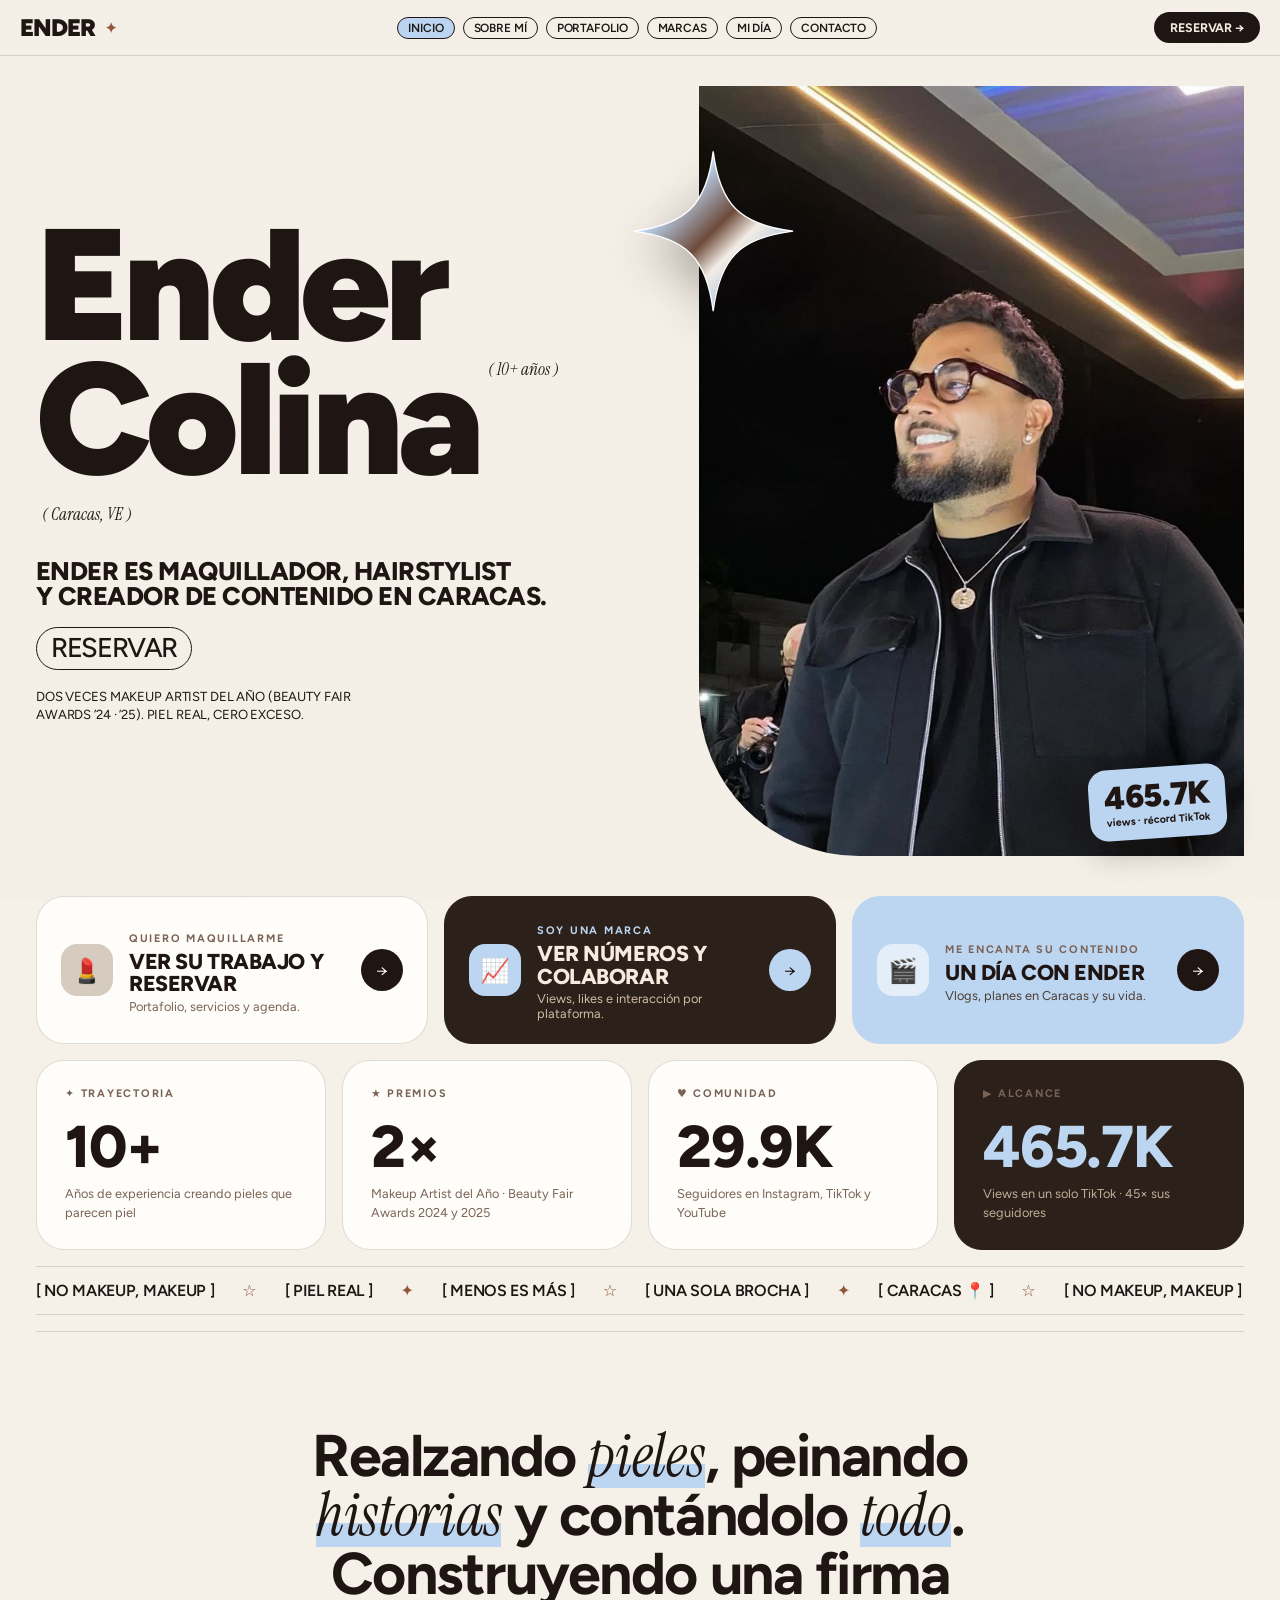
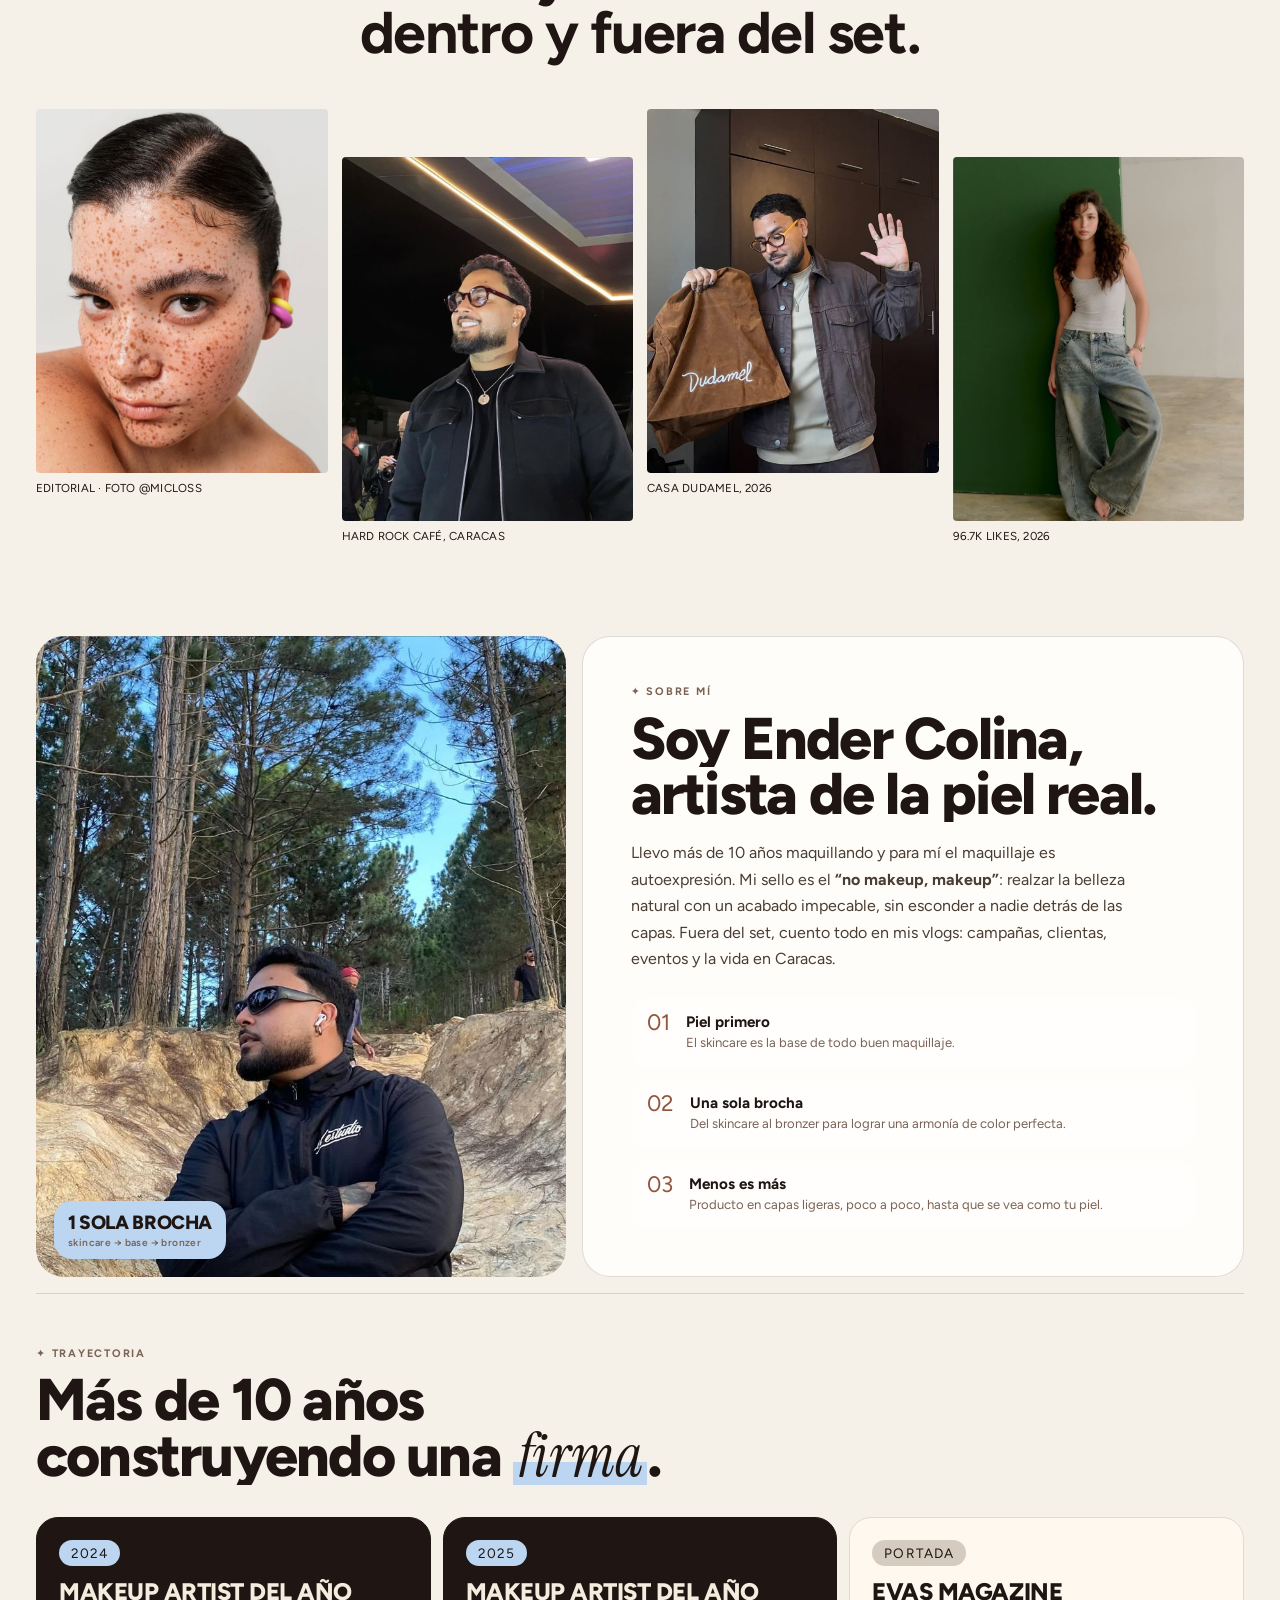
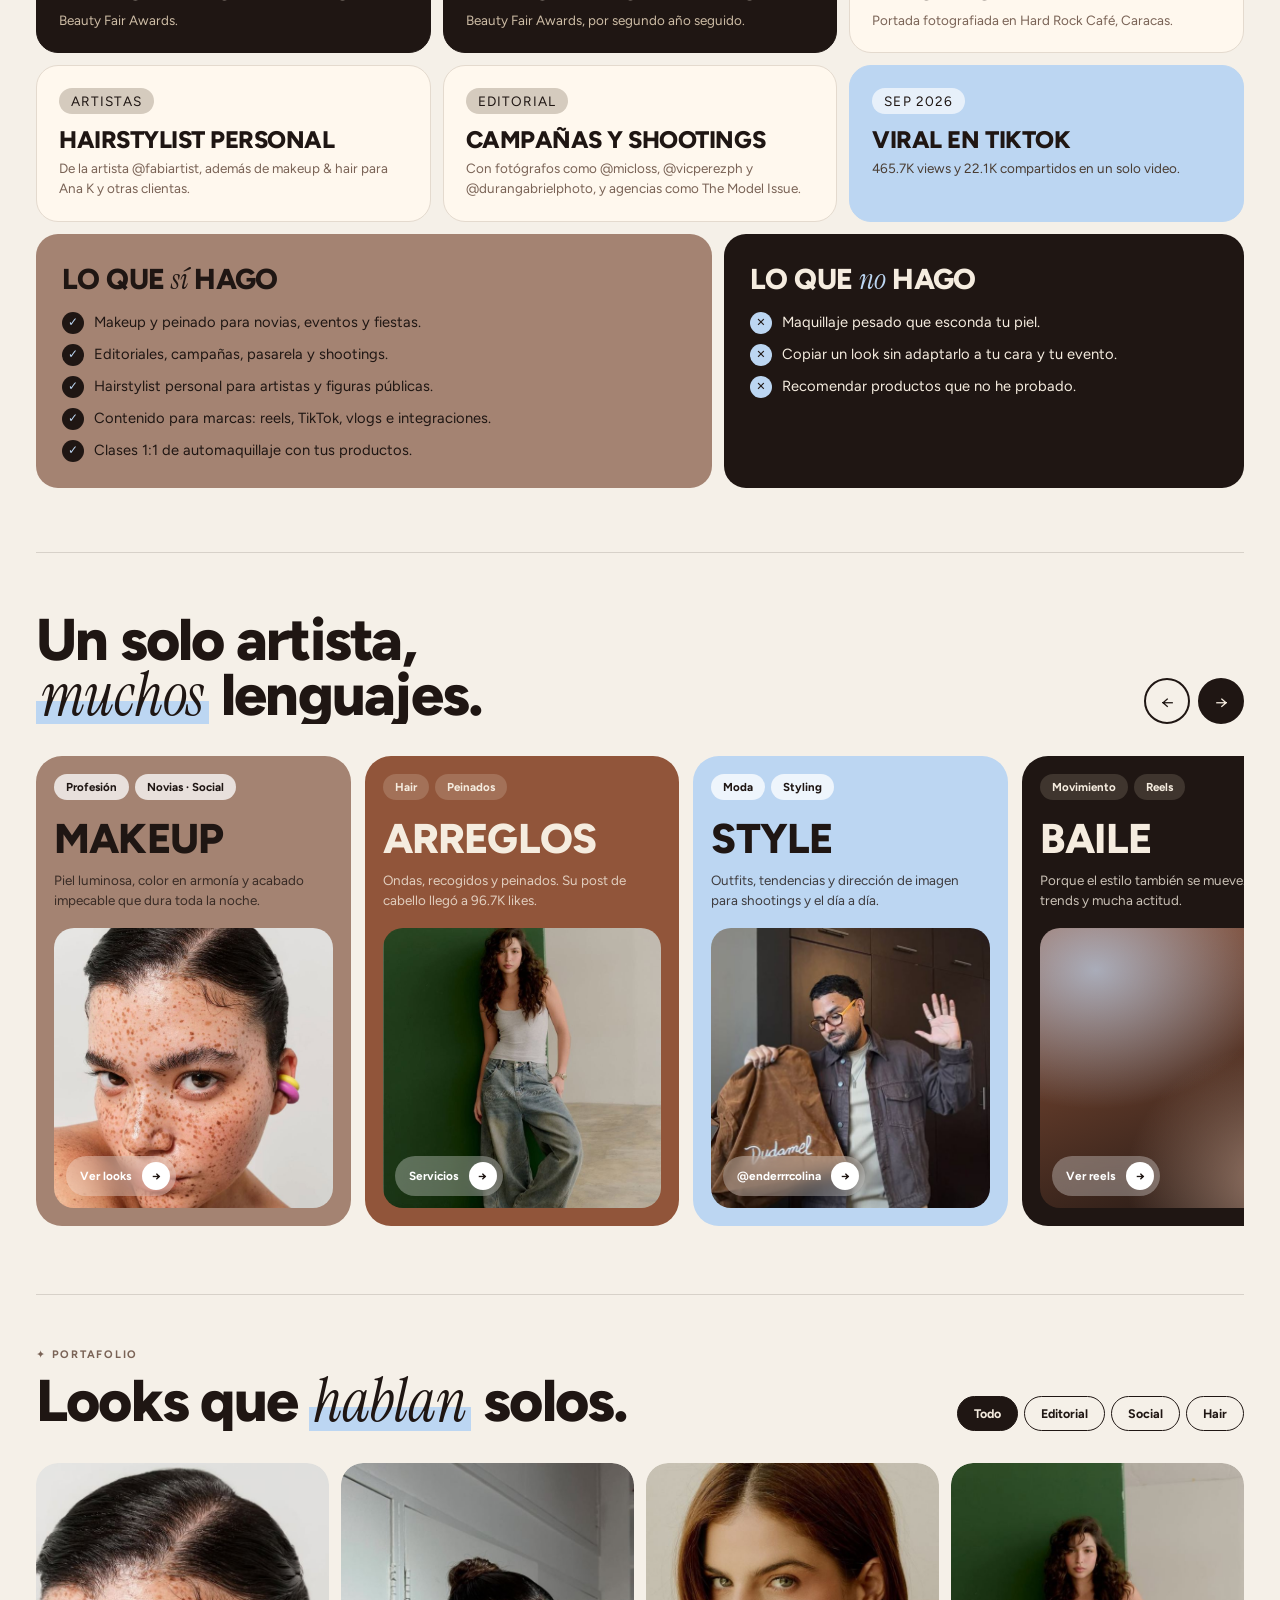
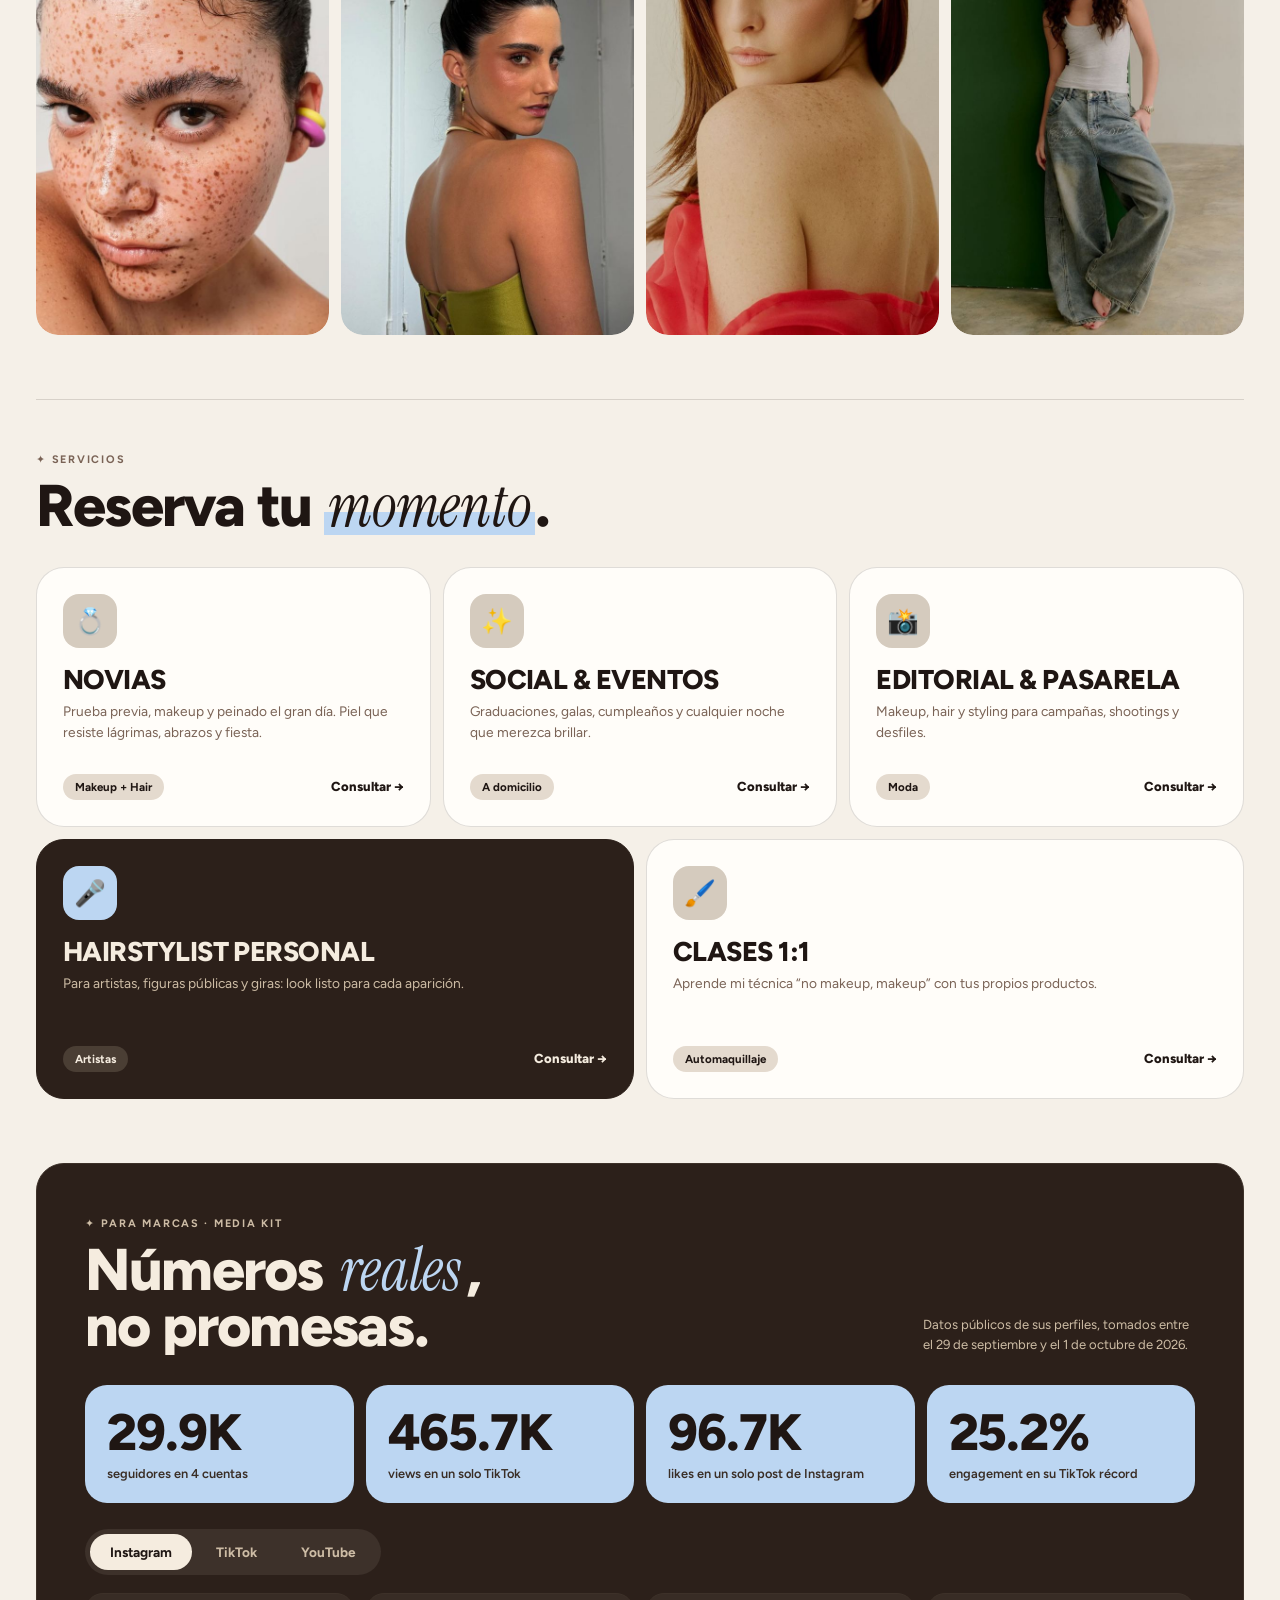
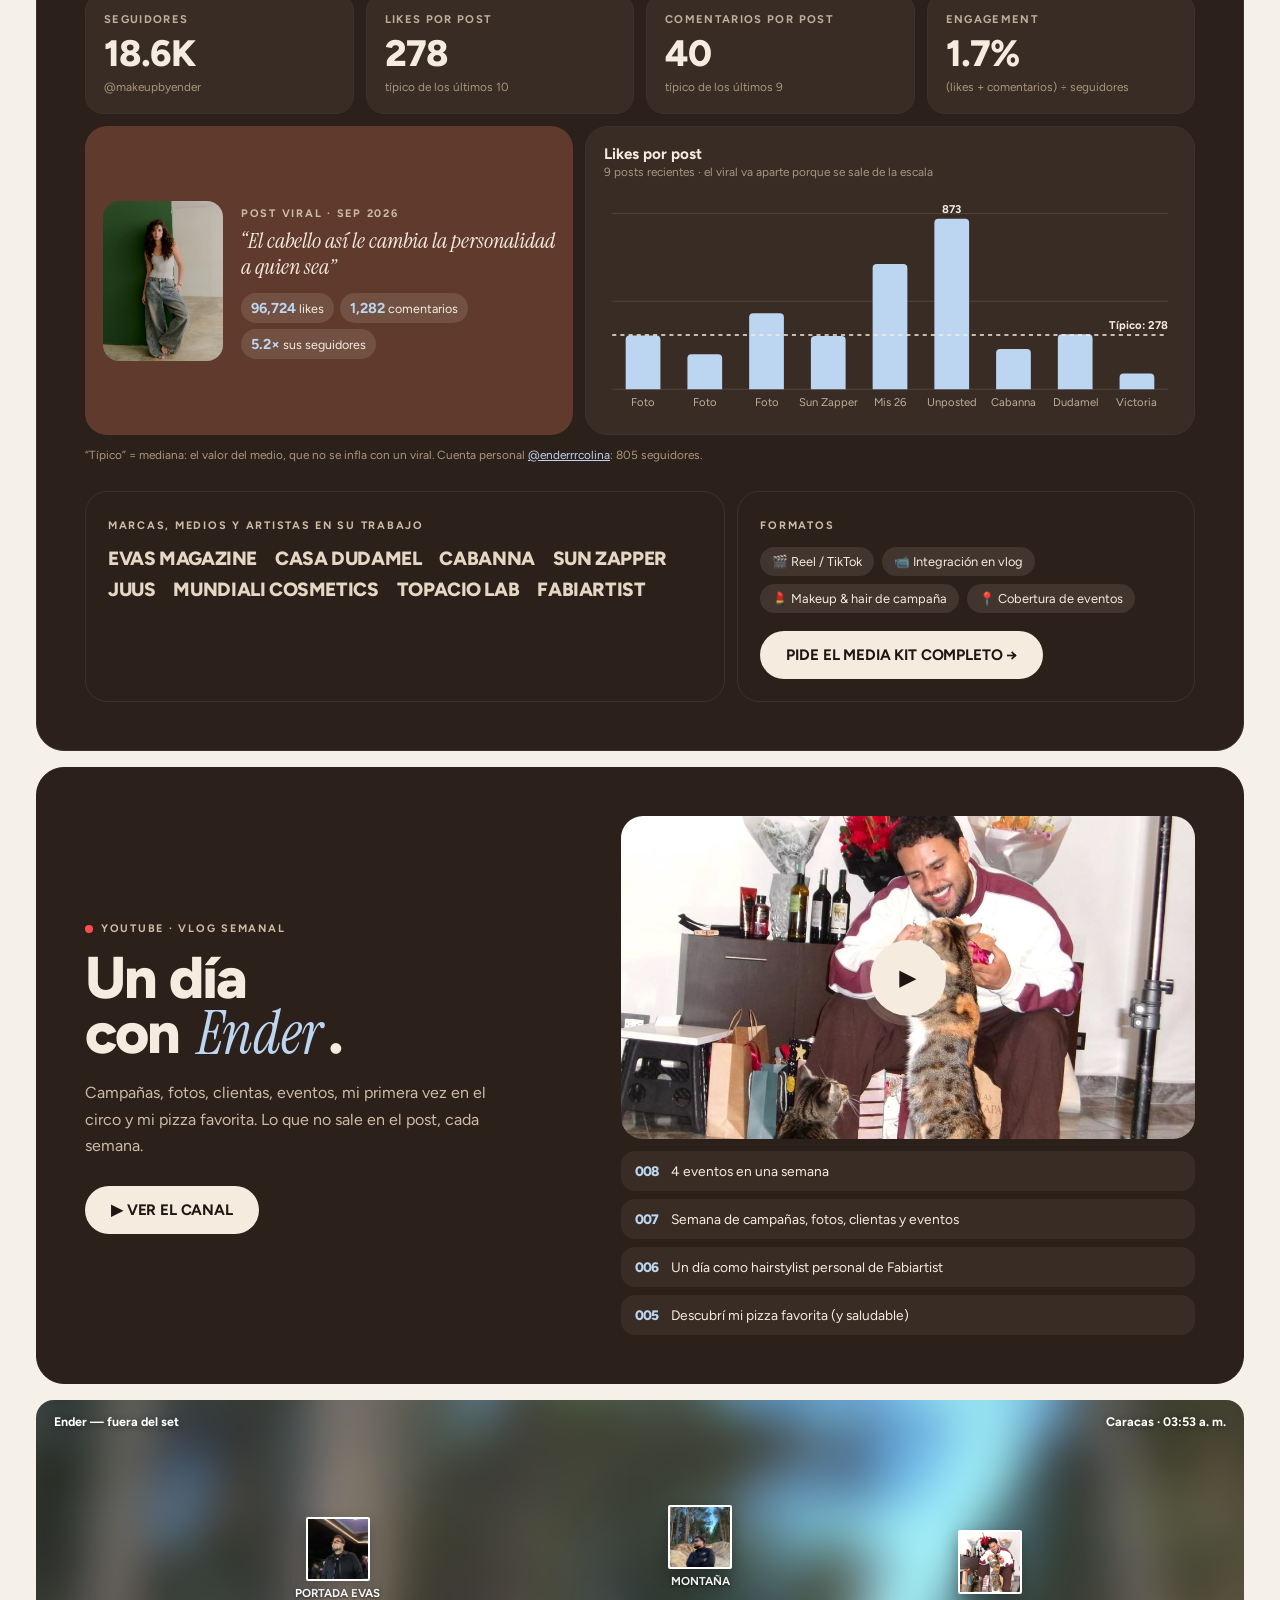
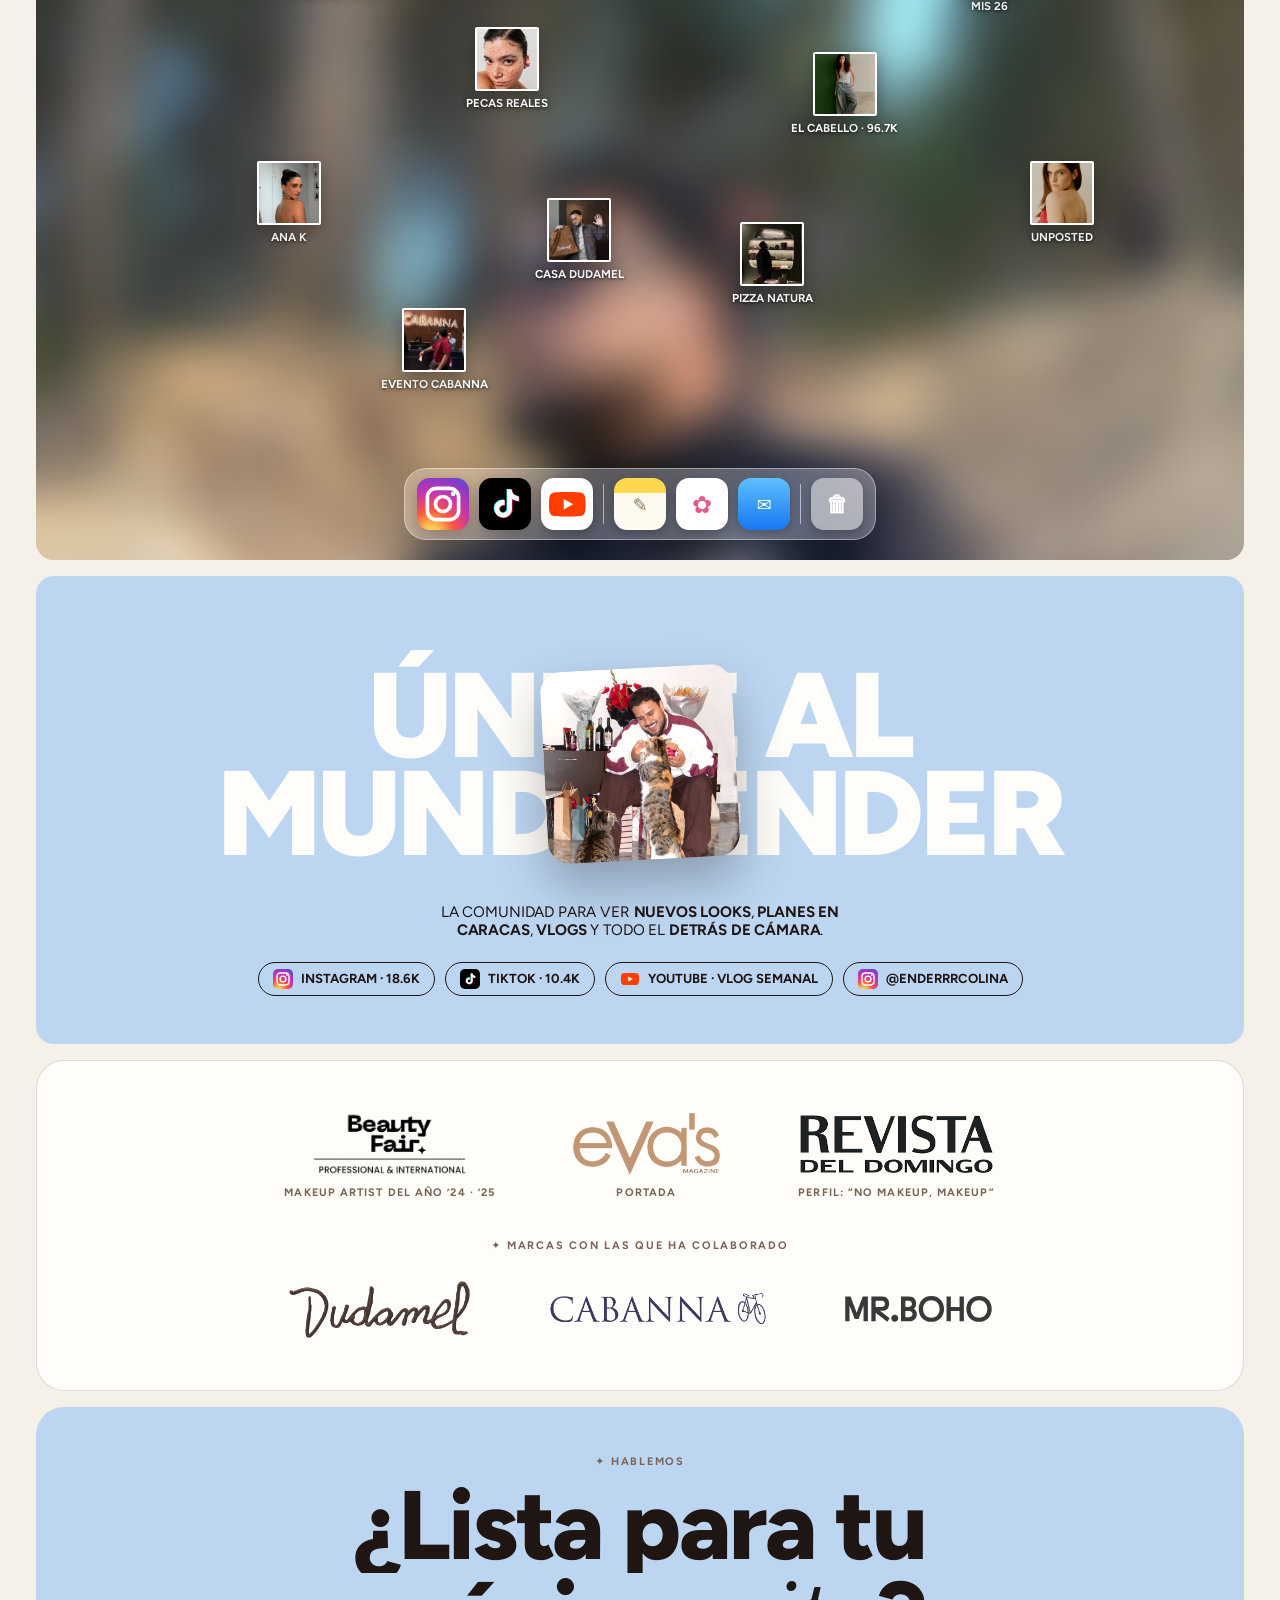
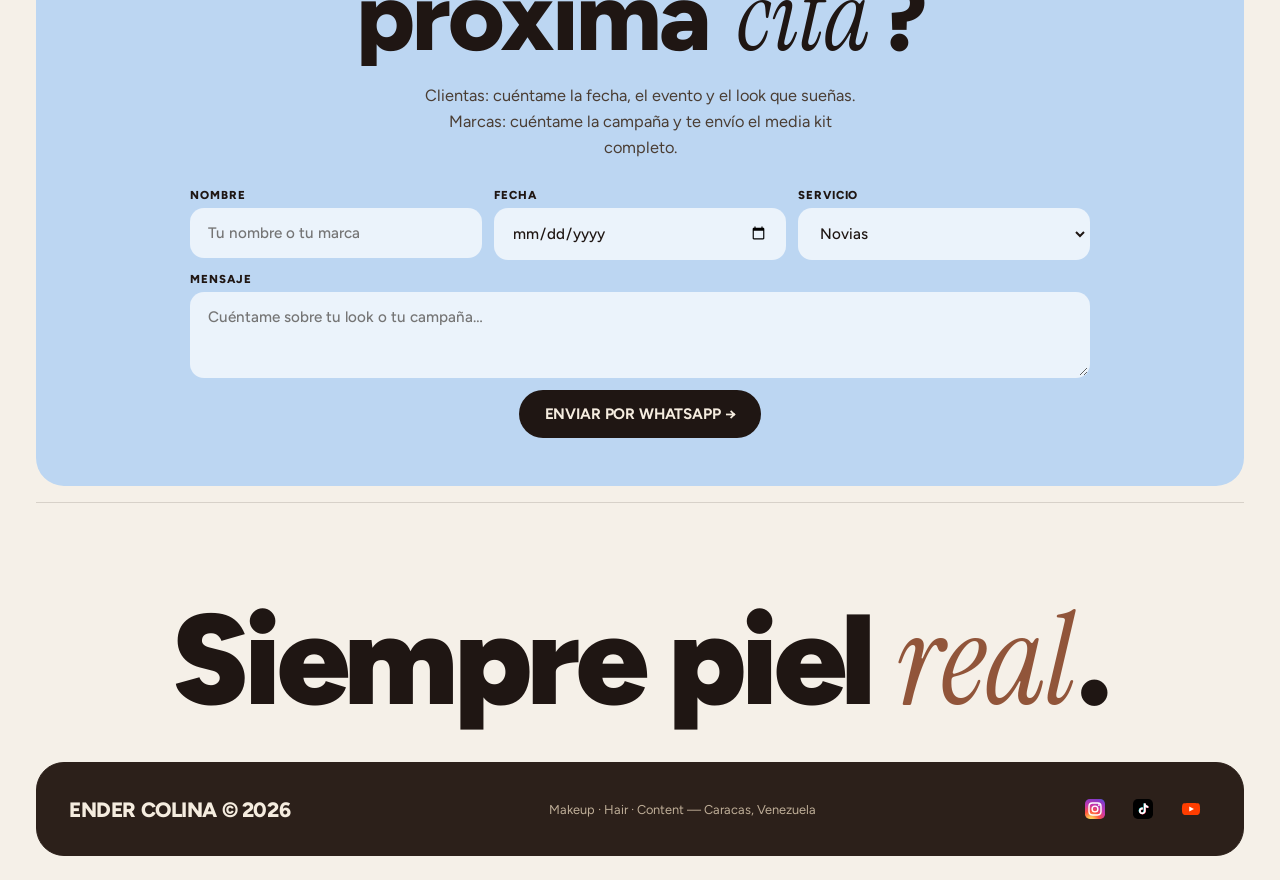
==== commit b6f9fe66: "Add files via upload" ====
--- a/index.html
+++ b/index.html
@@ -9,10 +9,36 @@
   <meta property="og:description" content="No makeup, makeup. 10+ años, 29.9K seguidores y un TikTok con 465.7K views. Caracas, Venezuela.">
   <link rel="preconnect" href="https://fonts.googleapis.com">
   <link rel="preconnect" href="https://fonts.gstatic.com" crossorigin>
-  <link href="https://fonts.googleapis.com/css2?family=Anton&family=Inter+Tight:wght@500;600;700;800;900&family=Instrument+Serif:ital@0;1&family=Manrope:wght@400;500;600;700;800&display=swap" rel="stylesheet">
+  <link href="https://fonts.googleapis.com/css2?family=Figtree:ital,wght@0,400;0,500;0,600;0,700;0,800;0,900;1,400&family=Instrument+Serif:ital@0;1&display=swap" rel="stylesheet">
   <link rel="stylesheet" href="styles.css">
 </head>
 <body>
+  <!-- Íconos de redes (SVG, se reutilizan con <use>) -->
+  <svg class="sprite" aria-hidden="true" focusable="false">
+    <defs>
+      <radialGradient id="igGrad" cx="0.28" cy="1.05" r="1.25">
+        <stop offset="0" stop-color="#fdd75a"/><stop offset=".12" stop-color="#fdc152"/><stop offset=".35" stop-color="#ff543e"/><stop offset=".6" stop-color="#c837ab"/><stop offset=".85" stop-color="#8a3ac8"/><stop offset="1" stop-color="#3f5fd6"/>
+      </radialGradient>
+    </defs>
+    <symbol id="i-ig" viewBox="0 0 100 100">
+      <rect width="100" height="100" rx="24" fill="url(#igGrad)"/>
+      <rect x="20" y="20" width="60" height="60" rx="17" fill="none" stroke="#fff" stroke-width="7"/>
+      <circle cx="50" cy="50" r="14.5" fill="none" stroke="#fff" stroke-width="7"/>
+      <circle cx="69.5" cy="30.5" r="4.6" fill="#fff"/>
+    </symbol>
+    <symbol id="i-tt" viewBox="0 0 100 100">
+      <rect width="100" height="100" rx="24" fill="#000"/>
+      <g transform="translate(26 22) scale(2.25)">
+        <path d="M12.53.02c1.31-.02 2.61-.01 3.91-.02.08 1.53.63 3.09 1.75 4.17 1.12 1.11 2.7 1.62 4.24 1.79v4.03c-1.44-.05-2.89-.35-4.2-.97-.57-.26-1.1-.59-1.62-.93-.01 2.92.01 5.84-.02 8.75-.08 1.4-.54 2.79-1.35 3.94-1.31 1.92-3.58 3.17-5.91 3.21-1.43.08-2.86-.31-4.08-1.03-2.02-1.19-3.44-3.37-3.65-5.71-.02-.5-.03-1-.01-1.49.18-1.9 1.12-3.72 2.58-4.96 1.66-1.44 3.98-2.13 6.15-1.72.02 1.48-.04 2.96-.04 4.44-.99-.32-2.15-.23-3.02.37-.63.41-1.11 1.04-1.36 1.75-.21.51-.15 1.07-.14 1.61.24 1.64 1.82 3.02 3.5 2.87 1.12-.01 2.19-.66 2.77-1.61.19-.33.4-.67.41-1.06.1-1.79.06-3.57.07-5.36.01-4.03-.01-8.05.02-12.07z" fill="#25f4ee" transform="translate(-.55 -.45)"/>
+        <path d="M12.53.02c1.31-.02 2.61-.01 3.91-.02.08 1.53.63 3.09 1.75 4.17 1.12 1.11 2.7 1.62 4.24 1.79v4.03c-1.44-.05-2.89-.35-4.2-.97-.57-.26-1.1-.59-1.62-.93-.01 2.92.01 5.84-.02 8.75-.08 1.4-.54 2.79-1.35 3.94-1.31 1.92-3.58 3.17-5.91 3.21-1.43.08-2.86-.31-4.08-1.03-2.02-1.19-3.44-3.37-3.65-5.71-.02-.5-.03-1-.01-1.49.18-1.9 1.12-3.72 2.58-4.96 1.66-1.44 3.98-2.13 6.15-1.72.02 1.48-.04 2.96-.04 4.44-.99-.32-2.15-.23-3.02.37-.63.41-1.11 1.04-1.36 1.75-.21.51-.15 1.07-.14 1.61.24 1.64 1.82 3.02 3.5 2.87 1.12-.01 2.19-.66 2.77-1.61.19-.33.4-.67.41-1.06.1-1.79.06-3.57.07-5.36.01-4.03-.01-8.05.02-12.07z" fill="#fe2c55" transform="translate(.55 .45)"/>
+        <path d="M12.53.02c1.31-.02 2.61-.01 3.91-.02.08 1.53.63 3.09 1.75 4.17 1.12 1.11 2.7 1.62 4.24 1.79v4.03c-1.44-.05-2.89-.35-4.2-.97-.57-.26-1.1-.59-1.62-.93-.01 2.92.01 5.84-.02 8.75-.08 1.4-.54 2.79-1.35 3.94-1.31 1.92-3.58 3.17-5.91 3.21-1.43.08-2.86-.31-4.08-1.03-2.02-1.19-3.44-3.37-3.65-5.71-.02-.5-.03-1-.01-1.49.18-1.9 1.12-3.72 2.58-4.96 1.66-1.44 3.98-2.13 6.15-1.72.02 1.48-.04 2.96-.04 4.44-.99-.32-2.15-.23-3.02.37-.63.41-1.11 1.04-1.36 1.75-.21.51-.15 1.07-.14 1.61.24 1.64 1.82 3.02 3.5 2.87 1.12-.01 2.19-.66 2.77-1.61.19-.33.4-.67.41-1.06.1-1.79.06-3.57.07-5.36.01-4.03-.01-8.05.02-12.07z" fill="#fff"/>
+      </g>
+    </symbol>
+    <symbol id="i-yt" viewBox="0 0 100 100">
+      <path d="M93.4 29.6a11.4 11.4 0 0 0-8-8.1C78.3 19.6 50 19.6 50 19.6s-28.3 0-35.4 1.9a11.4 11.4 0 0 0-8 8.1C4.7 36.7 4.7 50 4.7 50s0 13.3 1.9 20.4a11.4 11.4 0 0 0 8 8.1c7.1 1.9 35.4 1.9 35.4 1.9s28.3 0 35.4-1.9a11.4 11.4 0 0 0 8-8.1c1.9-7.1 1.9-20.4 1.9-20.4s0-13.3-1.9-20.4z" fill="#ff3d00"/>
+      <path d="M41.2 63.1 64.6 50 41.2 36.9z" fill="#fff"/>
+    </symbol>
+  </svg>
   <div class="progress" id="progress" aria-hidden="true"></div>
   <div class="cursor" id="cursor" aria-hidden="true"></div>
 
@@ -44,10 +70,10 @@
           <p class="kx-sub">Ender es maquillador, hairstylist<br>y creador de contenido en Caracas.</p>
           <a href="#contacto" class="pill-xl">Reservar</a>
         </div>
-        <p class="kx-desc">No makeup, makeup. Dos veces Makeup Artist del Año (Beauty Fair Awards ’24 · ’25). Piel real, cero exceso.</p>
+        <p class="kx-desc">Dos veces Makeup Artist del Año (Beauty Fair Awards ’24 · ’25). Piel real, cero exceso.</p>
       </div>
       <div class="kx-right">
-        <div class="ph kx-photo" style="--img:url('img/hero.jpg')" role="img" aria-label="Ender Colina, portada de Evas Magazine"><span class="ph-label">img/hero.jpg</span></div>
+        <div class="ph kx-photo" style="--img:url('hero.jpg')" role="img" aria-label="Ender Colina, portada de Evas Magazine"></div>
         <svg class="chrome" viewBox="0 0 100 100" aria-hidden="true">
           <defs>
             <linearGradient id="chr" x1="0" y1="0" x2="1" y2="1">
@@ -112,21 +138,20 @@
 
     <!-- ============ MENSAJE (ref. Lando) ============ -->
     <section class="mf" aria-label="Mensaje de Ender">
-      <span class="eyebrow">✦ Mensaje de Ender</span>
       <p class="mf-text reveal">Realzando <em>pieles</em>, peinando <em>historias</em> y contándolo <em>todo</em>. Construyendo una firma dentro y fuera del set.</p>
       <div class="mf-strip">
-        <figure><div class="ph" style="--img:url('img/p1.jpg')"></div><figcaption>Editorial · foto @micloss</figcaption></figure>
-        <figure><div class="ph" style="--img:url('img/hero.jpg')"></div><figcaption>Hard Rock Café, Caracas</figcaption></figure>
-        <figure><div class="ph" style="--img:url('img/style.jpg')"></div><figcaption>Casa Dudamel, 2026</figcaption></figure>
-        <figure><div class="ph" style="--img:url('img/p4.jpg')"></div><figcaption>96.7K likes, 2026</figcaption></figure>
+        <figure><div class="ph" style="--img:url('p1.jpg')"></div><figcaption>Editorial · foto @micloss</figcaption></figure>
+        <figure><div class="ph" style="--img:url('hero.jpg')"></div><figcaption>Hard Rock Café, Caracas</figcaption></figure>
+        <figure><div class="ph" style="--img:url('style.jpg')"></div><figcaption>Casa Dudamel, 2026</figcaption></figure>
+        <figure><div class="ph" style="--img:url('p4.jpg')"></div><figcaption>96.7K likes, 2026</figcaption></figure>
       </div>
     </section>
 
     <!-- ============ SOBRE MÍ ============ -->
     <section class="about" id="firma">
-      <div class="ph about-img reveal" style="--img:url('img/about.jpg')" role="img" aria-label="Ender Colina">
-        <span class="ph-label">img/about.jpg</span>
-        <div class="float chip-brush">🖌️ <b>1 sola brocha</b><small>skincare → base → bronzer</small></div>
+      <div class="ph about-img reveal" style="--img:url('about.jpg')" role="img" aria-label="Ender Colina">
+        
+        <div class="float chip-brush"><b>1 sola brocha</b><small>skincare → base → bronzer</small></div>
       </div>
       <div class="card about-copy reveal">
         <span class="eyebrow">✦ Sobre mí</span>
@@ -137,7 +162,6 @@
           <li><span>02</span><div><b>Una sola brocha</b><p>Del skincare al bronzer para lograr una armonía de color perfecta.</p></div></li>
           <li><span>03</span><div><b>Menos es más</b><p>Producto en capas ligeras, poco a poco, hasta que se vea como tu piel.</p></div></li>
         </ol>
-        <div class="blob blob-b" aria-hidden="true"></div>
       </div>
     </section>
 
@@ -184,7 +208,6 @@
     <section class="section" id="universo">
       <div class="section-head">
         <div>
-          <span class="eyebrow">✦ El universo de Ender</span>
           <h2 class="display-md">Un solo artista,<br><em>muchos</em> lenguajes.</h2>
         </div>
         <div class="arrows">
@@ -198,37 +221,37 @@
           <div class="u-top"><span class="pill">Profesión</span><span class="pill">Novias · Social</span></div>
           <h3>Makeup</h3>
           <p>Piel luminosa, color en armonía y acabado impecable que dura toda la noche.</p>
-          <div class="ph u-img" style="--img:url('img/makeup.jpg')"><span class="ph-label">img/makeup.jpg</span><a href="#portafolio" class="u-more">Ver looks <b>→</b></a></div>
+          <div class="ph u-img" style="--img:url('makeup.jpg')"><a href="#portafolio" class="u-more">Ver looks <b>→</b></a></div>
         </article>
         <article class="u-card u-caramel">
           <div class="u-top"><span class="pill">Hair</span><span class="pill">Peinados</span></div>
           <h3>Arreglos</h3>
           <p>Ondas, recogidos y peinados. Su post de cabello llegó a 96.7K likes.</p>
-          <div class="ph u-img" style="--img:url('img/hair.jpg')"><span class="ph-label">img/hair.jpg</span><a href="#servicios" class="u-more">Servicios <b>→</b></a></div>
+          <div class="ph u-img" style="--img:url('hair.jpg')"><a href="#servicios" class="u-more">Servicios <b>→</b></a></div>
         </article>
         <article class="u-card u-baby">
           <div class="u-top"><span class="pill">Moda</span><span class="pill">Styling</span></div>
           <h3>Style</h3>
           <p>Outfits, tendencias y dirección de imagen para shootings y el día a día.</p>
-          <div class="ph u-img" style="--img:url('img/style.jpg')"><span class="ph-label">img/style.jpg</span><a href="#redes" class="u-more">@enderrrcolina <b>→</b></a></div>
+          <div class="ph u-img" style="--img:url('style.jpg')"><a href="#redes" class="u-more">@enderrrcolina <b>→</b></a></div>
         </article>
         <article class="u-card u-dark">
           <div class="u-top"><span class="pill pill-inv">Movimiento</span><span class="pill pill-inv">Reels</span></div>
           <h3>Baile</h3>
           <p>Porque el estilo también se mueve. Coreos, trends y mucha actitud.</p>
-          <div class="ph u-img" style="--img:url('img/baile.jpg')"><span class="ph-label">img/baile.jpg</span><a href="#redes" class="u-more">Ver reels <b>→</b></a></div>
+          <div class="ph u-img"><a href="#redes" class="u-more">Ver reels <b>→</b></a></div>
         </article>
         <article class="u-card u-choco">
           <div class="u-top"><span class="pill">YouTube</span><span class="pill">Vlog semanal</span></div>
           <h3>Vlog</h3>
           <p>Campañas, clientas, eventos y la vida en Caracas, cada semana.</p>
-          <div class="ph u-img" style="--img:url('img/vlog.jpg')"><span class="ph-label">img/vlog.jpg</span><a href="#dia" class="u-more">Ver vlogs <b>→</b></a></div>
+          <div class="ph u-img" style="--img:url('vlog.jpg')"><a href="#dia" class="u-more">Ver vlogs <b>→</b></a></div>
         </article>
         <article class="u-card u-sky">
           <div class="u-top"><span class="pill">Marcas</span><span class="pill">UGC</span></div>
           <h3>Contenido</h3>
           <p>Planes, reseñas y campañas para belleza, moda, comida y lifestyle.</p>
-          <div class="ph u-img" style="--img:url('img/contenido.jpg')"><span class="ph-label">img/contenido.jpg</span><a href="#marcas" class="u-more">Media kit <b>→</b></a></div>
+          <div class="ph u-img" style="--img:url('contenido.jpg')"><a href="#marcas" class="u-more">Media kit <b>→</b></a></div>
         </article>
       </div>
     </section>
@@ -248,10 +271,10 @@
         </div>
       </div>
       <div class="grid grid-4">
-        <a class="g-item g-tall" data-cat="editorial" href="https://www.instagram.com/p/DJSjprmuWbn/" target="_blank" rel="noopener"><div class="ph" style="--img:url('img/p1.jpg')"><span class="ph-label">img/p1.jpg</span></div><span class="cap">Pecas reales <span>Foto @micloss</span></span></a>
-        <a class="g-item g-tall" data-cat="social" href="https://www.instagram.com/p/DR5XlYDkecP/" target="_blank" rel="noopener"><div class="ph" style="--img:url('img/p2.jpg')"><span class="ph-label">img/p2.jpg</span></div><span class="cap">Makeup & hair · Ana K <span>@durangabrielphoto</span></span></a>
-        <a class="g-item g-tall" data-cat="editorial" href="https://www.instagram.com/p/Dc_12oJGtnq/" target="_blank" rel="noopener"><div class="ph" style="--img:url('img/p3.jpg')"><span class="ph-label">img/p3.jpg</span></div><span class="cap">Unposted 💋 <span>Foto @vicperezph</span></span></a>
-        <a class="g-item g-tall" data-cat="hair" href="https://www.instagram.com/p/DczG-Rtj61o/" target="_blank" rel="noopener"><div class="ph" style="--img:url('img/p4.jpg')"><span class="ph-label">img/p4.jpg</span></div><span class="cap">96.7K likes ♥ <span>Foto @vicperezph</span></span></a>
+        <a class="g-item g-tall" data-cat="editorial" href="https://www.instagram.com/p/DJSjprmuWbn/" target="_blank" rel="noopener"><div class="ph" style="--img:url('p1.jpg')"></div><span class="cap">Pecas reales <span>Foto @micloss</span></span></a>
+        <a class="g-item g-tall" data-cat="social" href="https://www.instagram.com/p/DR5XlYDkecP/" target="_blank" rel="noopener"><div class="ph" style="--img:url('p2.jpg')"></div><span class="cap">Makeup & hair · Ana K <span>@durangabrielphoto</span></span></a>
+        <a class="g-item g-tall" data-cat="editorial" href="https://www.instagram.com/p/Dc_12oJGtnq/" target="_blank" rel="noopener"><div class="ph" style="--img:url('p3.jpg')"></div><span class="cap">Unposted 💋 <span>Foto @vicperezph</span></span></a>
+        <a class="g-item g-tall" data-cat="hair" href="https://www.instagram.com/p/DczG-Rtj61o/" target="_blank" rel="noopener"><div class="ph" style="--img:url('p4.jpg')"></div><span class="cap">96.7K likes ♥ <span>Foto @vicperezph</span></span></a>
       </div>
     </section>
 
@@ -330,7 +353,7 @@
         </div>
         <div class="panel-grid">
           <a class="viral" href="https://www.instagram.com/p/DczG-Rtj61o/" target="_blank" rel="noopener">
-            <div class="ph viral-img" style="--img:url('img/hair.jpg')"></div>
+            <div class="ph viral-img" style="--img:url('hair.jpg')"></div>
             <div>
               <span class="eyebrow eyebrow-inv">Post viral · sep 2026</span>
               <h3>“El cabello así le cambia la personalidad a quien sea”</h3>
@@ -417,8 +440,8 @@
           <a href="https://www.youtube.com/@Makeupbyender" target="_blank" rel="noopener" class="btn btn-cream">▶ Ver el canal</a>
         </div>
         <div class="vlog-player">
-          <a class="ph vlog-thumb" href="https://www.youtube.com/@Makeupbyender/videos" target="_blank" rel="noopener" style="--img:url('img/vlog-thumb.jpg')" aria-label="Ver vlogs en YouTube">
-            <span class="ph-label">img/vlog-thumb.jpg</span>
+          <a class="ph vlog-thumb" href="https://www.youtube.com/@Makeupbyender/videos" target="_blank" rel="noopener" style="--img:url('vlog-thumb.jpg')" aria-label="Ver vlogs en YouTube">
+            
             <span class="play" aria-hidden="true">▶</span>
           </a>
           <ul class="episodes">
@@ -433,24 +456,24 @@
 
     <!-- ============ ESCRITORIO (ref. bychudy) ============ -->
     <section class="dk" aria-label="Fuera del set: el escritorio de Ender">
-      <div class="dk-wall ph" style="--img:url('img/about.jpg')" aria-hidden="true"></div>
+      <div class="dk-wall ph" style="--img:url('about.jpg')" aria-hidden="true"></div>
       <div class="dk-top"><b>Ender — fuera del set</b><span id="osClock">Caracas</span></div>
       <div class="dk-icons" id="desk">
-        <button class="ic" style="--x:20%;--y:12%" data-full="img/hero.jpg" data-title="portada_evas.jpg"><span class="ph ic-img" style="--img:url('img/hero.jpg')"></span><span class="ic-t">Portada Evas</span></button>
-        <button class="ic" style="--x:34%;--y:30%" data-full="img/p1.jpg" data-title="pecas_reales.jpg"><span class="ph ic-img" style="--img:url('img/p1.jpg')"></span><span class="ic-t">Pecas reales</span></button>
-        <button class="ic" style="--x:50%;--y:10%" data-full="img/about.jpg" data-title="montaña.jpg"><span class="ph ic-img" style="--img:url('img/about.jpg')"></span><span class="ic-t">Montaña</span></button>
-        <button class="ic" style="--x:62%;--y:34%" data-full="img/p4.jpg" data-title="el_cabello_96k.jpg"><span class="ph ic-img" style="--img:url('img/p4.jpg')"></span><span class="ic-t">El cabello · 96.7K</span></button>
-        <button class="ic" style="--x:74%;--y:14%" data-full="img/vlog-thumb.jpg" data-title="mis_26.jpg"><span class="ph ic-img" style="--img:url('img/vlog-thumb.jpg')"></span><span class="ic-t">Mis 26</span></button>
-        <button class="ic" style="--x:16%;--y:52%" data-full="img/p2.jpg" data-title="ana_k.jpg"><span class="ph ic-img" style="--img:url('img/p2.jpg')"></span><span class="ic-t">Ana K</span></button>
-        <button class="ic" style="--x:40%;--y:58%" data-full="img/style.jpg" data-title="casa_dudamel.jpg"><span class="ph ic-img" style="--img:url('img/style.jpg')"></span><span class="ic-t">Casa Dudamel</span></button>
-        <button class="ic" style="--x:56%;--y:62%" data-full="img/contenido.jpg" data-title="pizza_natura.jpg"><span class="ph ic-img" style="--img:url('img/contenido.jpg')"></span><span class="ic-t">Pizza Natura</span></button>
-        <button class="ic" style="--x:80%;--y:52%" data-full="img/p3.jpg" data-title="unposted.jpg"><span class="ph ic-img" style="--img:url('img/p3.jpg')"></span><span class="ic-t">Unposted</span></button>
-        <button class="ic" style="--x:28%;--y:76%" data-full="img/vlog.jpg" data-title="evento_cabanna.jpg"><span class="ph ic-img" style="--img:url('img/vlog.jpg')"></span><span class="ic-t">Evento Cabanna</span></button>
+        <button class="ic" style="--x:20%;--y:12%" data-full="hero.jpg" data-title="portada_evas.jpg"><span class="ph ic-img" style="--img:url('hero.jpg')"></span><span class="ic-t">Portada Evas</span></button>
+        <button class="ic" style="--x:34%;--y:30%" data-full="p1.jpg" data-title="pecas_reales.jpg"><span class="ph ic-img" style="--img:url('p1.jpg')"></span><span class="ic-t">Pecas reales</span></button>
+        <button class="ic" style="--x:50%;--y:10%" data-full="about.jpg" data-title="montaña.jpg"><span class="ph ic-img" style="--img:url('about.jpg')"></span><span class="ic-t">Montaña</span></button>
+        <button class="ic" style="--x:62%;--y:34%" data-full="p4.jpg" data-title="el_cabello_96k.jpg"><span class="ph ic-img" style="--img:url('p4.jpg')"></span><span class="ic-t">El cabello · 96.7K</span></button>
+        <button class="ic" style="--x:74%;--y:14%" data-full="vlog-thumb.jpg" data-title="mis_26.jpg"><span class="ph ic-img" style="--img:url('vlog-thumb.jpg')"></span><span class="ic-t">Mis 26</span></button>
+        <button class="ic" style="--x:16%;--y:52%" data-full="p2.jpg" data-title="ana_k.jpg"><span class="ph ic-img" style="--img:url('p2.jpg')"></span><span class="ic-t">Ana K</span></button>
+        <button class="ic" style="--x:40%;--y:58%" data-full="style.jpg" data-title="casa_dudamel.jpg"><span class="ph ic-img" style="--img:url('style.jpg')"></span><span class="ic-t">Casa Dudamel</span></button>
+        <button class="ic" style="--x:56%;--y:62%" data-full="contenido.jpg" data-title="pizza_natura.jpg"><span class="ph ic-img" style="--img:url('contenido.jpg')"></span><span class="ic-t">Pizza Natura</span></button>
+        <button class="ic" style="--x:80%;--y:52%" data-full="p3.jpg" data-title="unposted.jpg"><span class="ph ic-img" style="--img:url('p3.jpg')"></span><span class="ic-t">Unposted</span></button>
+        <button class="ic" style="--x:28%;--y:76%" data-full="vlog.jpg" data-title="evento_cabanna.jpg"><span class="ph ic-img" style="--img:url('vlog.jpg')"></span><span class="ic-t">Evento Cabanna</span></button>
       </div>
       <nav class="dock" aria-label="Redes de Ender">
-        <a class="app app-ig" href="https://www.instagram.com/makeupbyender/" target="_blank" rel="noopener" aria-label="Instagram @makeupbyender"><span>IG</span></a>
-        <a class="app app-tt" href="https://www.tiktok.com/@makeupbyenderr" target="_blank" rel="noopener" aria-label="TikTok @makeupbyenderr"><span>♪</span></a>
-        <a class="app app-yt" href="https://www.youtube.com/@Makeupbyender" target="_blank" rel="noopener" aria-label="YouTube @Makeupbyender"><span>▶</span></a>
+        <a class="app app-logo" href="https://www.instagram.com/makeupbyender/" target="_blank" rel="noopener" aria-label="Instagram @makeupbyender"><svg class="ico" aria-hidden="true"><use href="#i-ig"/></svg></a>
+        <a class="app app-logo" href="https://www.tiktok.com/@makeupbyenderr" target="_blank" rel="noopener" aria-label="TikTok @makeupbyenderr"><svg class="ico" aria-hidden="true"><use href="#i-tt"/></svg></a>
+        <a class="app app-logo app-yt2" href="https://www.youtube.com/@Makeupbyender" target="_blank" rel="noopener" aria-label="YouTube @Makeupbyender"><svg class="ico" aria-hidden="true"><use href="#i-yt"/></svg></a>
         <i class="dock-sep"></i>
         <a class="app app-notes" href="#dia" aria-label="Vlogs"><span>✎</span></a>
         <a class="app app-photos" href="#portafolio" aria-label="Portafolio"><span>✿</span></a>
@@ -468,25 +491,29 @@
     <section class="jw" id="redes">
       <div class="jw-stage">
         <h2 class="jw-title" aria-label="Únete al mundo Ender"><span>Únete al</span><span>mundo Ender</span></h2>
-        <div class="ph jw-photo" style="--img:url('img/vlog-thumb.jpg')" aria-hidden="true"></div>
+        <div class="ph jw-photo" style="--img:url('vlog-thumb.jpg')" aria-hidden="true"></div>
       </div>
       <p class="jw-sub">La comunidad para ver <b>nuevos looks</b>, <b>planes en Caracas</b>, <b>vlogs</b> y todo el <b>detrás de cámara</b>.</p>
       <div class="jw-pills">
-        <a href="https://www.instagram.com/makeupbyender/" target="_blank" rel="noopener">Instagram · 18.6K</a>
-        <a href="https://www.tiktok.com/@makeupbyenderr" target="_blank" rel="noopener">TikTok · 10.4K</a>
-        <a href="https://www.youtube.com/@Makeupbyender" target="_blank" rel="noopener">YouTube · vlog semanal</a>
-        <a href="https://www.instagram.com/enderrrcolina/" target="_blank" rel="noopener">@enderrrcolina</a>
+        <a href="https://www.instagram.com/makeupbyender/" target="_blank" rel="noopener"><svg class="ico" aria-hidden="true"><use href="#i-ig"/></svg>Instagram · 18.6K</a>
+        <a href="https://www.tiktok.com/@makeupbyenderr" target="_blank" rel="noopener"><svg class="ico" aria-hidden="true"><use href="#i-tt"/></svg>TikTok · 10.4K</a>
+        <a href="https://www.youtube.com/@Makeupbyender" target="_blank" rel="noopener"><svg class="ico" aria-hidden="true"><use href="#i-yt"/></svg>YouTube · vlog semanal</a>
+        <a href="https://www.instagram.com/enderrrcolina/" target="_blank" rel="noopener"><svg class="ico" aria-hidden="true"><use href="#i-ig"/></svg>@enderrrcolina</a>
       </div>
     </section>
 
     <!-- ============ RECONOCIMIENTOS ============ -->
     <section class="card press reveal">
-      <span class="eyebrow">✦ Reconocido por</span>
-      <div class="press-row">
-        <span>Beauty Fair Awards '24</span>
-        <span>Beauty Fair Awards '25</span>
-        <span>Evas Magazine</span>
-        <span>Revista Domingo</span>
+      <div class="logo-row">
+        <figure><img src="logo-beautyfair.png" alt="Beauty Fair Awards" loading="lazy"><figcaption>Makeup Artist del Año ’24 · ’25</figcaption></figure>
+        <figure><img src="logo-evas.png" alt="Eva's Magazine" loading="lazy"><figcaption>Portada</figcaption></figure>
+        <figure><img src="logo-revista-domingo.png" alt="Revista del Domingo" loading="lazy"><figcaption>Perfil: “No makeup, makeup”</figcaption></figure>
+      </div>
+      <span class="eyebrow">✦ Marcas con las que ha colaborado</span>
+      <div class="logo-row logo-brands">
+        <a href="https://casadudamel.com" target="_blank" rel="noopener"><img src="logo-dudamel.png" alt="Casa Dudamel" loading="lazy"></a>
+        <a href="https://cabannaweb.com" target="_blank" rel="noopener"><img src="logo-cabanna.png" alt="Cabanna" loading="lazy"></a>
+        <a href="https://www.mrboho.com" target="_blank" rel="noopener"><img src="logo-mrboho.svg" alt="Mr. Boho" loading="lazy"></a>
       </div>
     </section>
 
@@ -494,7 +521,7 @@
     <section class="contact" id="contacto">
       <div class="card contact-card reveal">
         <span class="eyebrow">✦ Hablemos</span>
-        <h2 class="display">¿Lista la<br><em>cita</em>?</h2>
+        <h2 class="display">¿Lista para tu<br>próxima <em>cita</em>?</h2>
         <p class="lead">Clientas: cuéntame la fecha, el evento y el look que sueñas. Marcas: cuéntame la campaña y te envío el media kit completo.</p>
         <form class="form" id="bookForm">
           <label>Nombre<input name="nombre" required placeholder="Tu nombre o tu marca"></label>
@@ -512,7 +539,6 @@
           <label class="full">Mensaje<textarea name="mensaje" rows="3" placeholder="Cuéntame sobre tu look o tu campaña…"></textarea></label>
           <button class="btn btn-dark full" type="submit">Enviar por WhatsApp →</button>
         </form>
-        <div class="blob blob-c" aria-hidden="true"></div>
       </div>
     </section>
 
@@ -527,9 +553,9 @@
       <b class="footer-brand">ENDER COLINA © <span id="year">2026</span></b>
       <span class="footer-mid">Makeup · Hair · Content — Caracas, Venezuela</span>
       <div class="footer-social">
-        <a href="https://www.instagram.com/makeupbyender/" target="_blank" rel="noopener" aria-label="Instagram makeupbyender">IG</a>
-        <a href="https://www.tiktok.com/@makeupbyenderr" target="_blank" rel="noopener" aria-label="TikTok">TT</a>
-        <a href="https://www.youtube.com/@Makeupbyender" target="_blank" rel="noopener" aria-label="YouTube">YT</a>
+        <a href="https://www.instagram.com/makeupbyender/" target="_blank" rel="noopener" aria-label="Instagram makeupbyender"><svg class="ico" aria-hidden="true"><use href="#i-ig"/></svg></a>
+        <a href="https://www.tiktok.com/@makeupbyenderr" target="_blank" rel="noopener" aria-label="TikTok"><svg class="ico" aria-hidden="true"><use href="#i-tt"/></svg></a>
+        <a href="https://www.youtube.com/@Makeupbyender" target="_blank" rel="noopener" aria-label="YouTube"><svg class="ico" aria-hidden="true"><use href="#i-yt"/></svg></a>
       </div>
     </div>
   </footer>
--- a/styles.css
+++ b/styles.css
@@ -902,3 +902,68 @@
   .jw-title { font-size: 17vw; }
   .jw-photo { width: 92px; border-radius: 14px; }
 }
+
+/* ---------- Íconos de redes (SVG) ---------- */
+.sprite { position: absolute; width: 0; height: 0; overflow: hidden; }
+.ico { width: 1em; height: 1em; display: block; }
+.app-logo { background: none; box-shadow: none; padding: 0; }
+.app-logo .ico { width: 100%; height: 100%; filter: drop-shadow(0 4px 8px rgba(0,0,0,.25)); }
+.app-yt2 { background: #fff; border-radius: 13px; box-shadow: 0 4px 10px rgba(0,0,0,.2); }
+.app-yt2 .ico { width: 78%; height: 78%; filter: none; }
+.footer-social a .ico { width: 20px; height: 20px; }
+.footer-social a { border-color: transparent; }
+.footer-social a:hover { background: rgba(245,236,223,.12); }
+.jw-pills a { display: inline-flex; align-items: center; gap: 8px; }
+.jw-pills a .ico { width: 20px; height: 20px; }
+
+/* ---------- Logos: reconocimientos y marcas ---------- */
+.press { text-align: center; display: grid; gap: 22px; padding: clamp(28px, 4vw, 48px); }
+.logo-row { display: flex; flex-wrap: wrap; justify-content: center; align-items: center; gap: 28px clamp(32px, 6vw, 90px); }
+.logo-row figure { margin: 0; display: grid; justify-items: center; gap: 10px; }
+.logo-row img { height: 64px; width: auto; max-width: 220px; object-fit: contain; display: block; }
+.logo-row figcaption { font-size: .68rem; font-weight: 700; letter-spacing: .1em; text-transform: uppercase; color: var(--muted); }
+.logo-brands { padding-top: 6px; }
+.logo-brands a { opacity: .9; transition: opacity .2s, transform .2s; }
+.logo-brands a:hover { opacity: 1; transform: translateY(-3px); }
+.logo-brands img { height: 46px; }
+.logo-brands a:first-child img { height: 58px; }
+.logo-brands a:last-child img { height: 26px; }
+@media (max-width: 560px) { .logo-row img { height: 48px; } .logo-brands img { height: 34px; } .logo-brands a:first-child img { height: 44px; } .logo-brands a:last-child img { height: 20px; } }
+.press .eyebrow { justify-self: center; } .press .logo-brands { margin-bottom: 4px; } .press > .eyebrow:nth-of-type(2) { margin-top: 18px; }
+
+/* ---------- Contacto centrado ---------- */
+.contact-card { text-align: center; display: flex; flex-direction: column; align-items: center; }
+.contact-card .lead { margin-left: auto; margin-right: auto; }
+.contact-card .form { width: 100%; margin-left: auto; margin-right: auto; text-align: left; }
+.contact-card .form button.full { justify-self: center; }
+.press { padding-top: clamp(32px, 4vw, 52px); }
+.press > .eyebrow:nth-of-type(1) { margin-top: 18px; }
+
+/* ---------- Más aire entre letras en titulares (l / i distinguibles) ---------- */
+.kx-title { letter-spacing: -.025em; line-height: .84; }
+.display, .display-md { letter-spacing: -.03em; }
+.jw-title, .closing p { letter-spacing: -.035em; }
+.kx-sub { letter-spacing: -.02em; }
+.mf-text { letter-spacing: -.025em; }
+.u-card h3, .svc h3, .ms h3, .path h3, .yn h3, .tile b, .kh b, .stat-num,
+.brand-row span, .footer-brand, .chip-brush b, .hbars b, .kx-sticker { letter-spacing: -.02em; }
+.brand { letter-spacing: -.04em; }
+
+/* =========================================================
+   Tipografías: Figtree (palo seco) + Instrument Serif (acento)
+   ========================================================= */
+:root {
+  --sans: "Figtree", system-ui, sans-serif;
+  --grotesk: "Figtree", "Helvetica Neue", Arial, sans-serif;
+  --display: "Figtree", "Helvetica Neue", Arial, sans-serif;
+  --serif: "Instrument Serif", Georgia, serif;
+}
+body, input, select, textarea, button { font-family: var(--sans); }
+.kx-title { font-weight: 900; letter-spacing: -.035em; }
+.display, .display-md { font-weight: 800; letter-spacing: -.03em; }
+.jw-title, .closing p { font-weight: 900; letter-spacing: -.035em; }
+/* Juego de dos letras: palabras en serif cursiva dentro de titulares en Figtree */
+.display em, .display-md em, .mf-text em, .closing em, .yn h3 em { font-family: var(--serif); font-style: italic; font-weight: 400; letter-spacing: -.005em; }
+.kx-title sup { font-family: var(--serif); font-style: italic; font-size: 1.05rem; }
+.kx-micro, .hx-sign { font-family: var(--serif); font-style: italic; font-size: 1.05rem; text-transform: none; }
+.ic-t { font-family: var(--sans); }
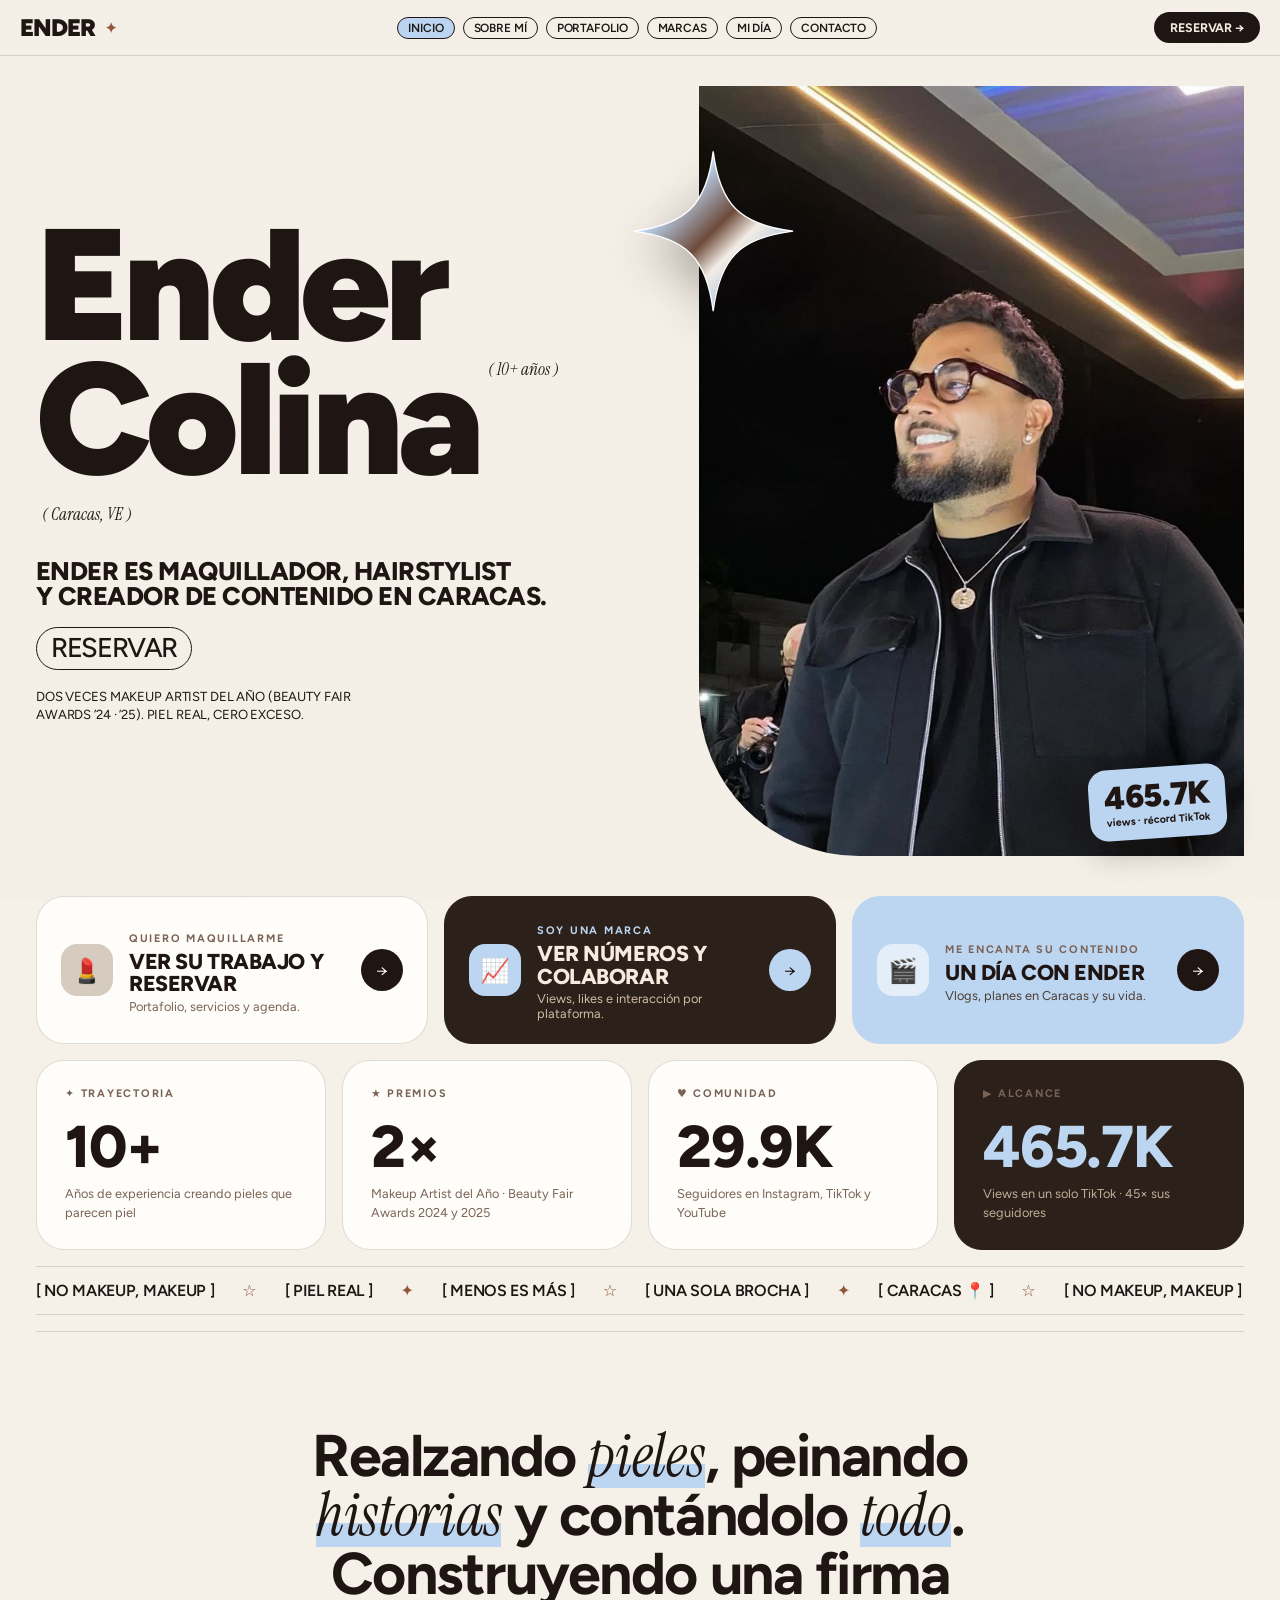
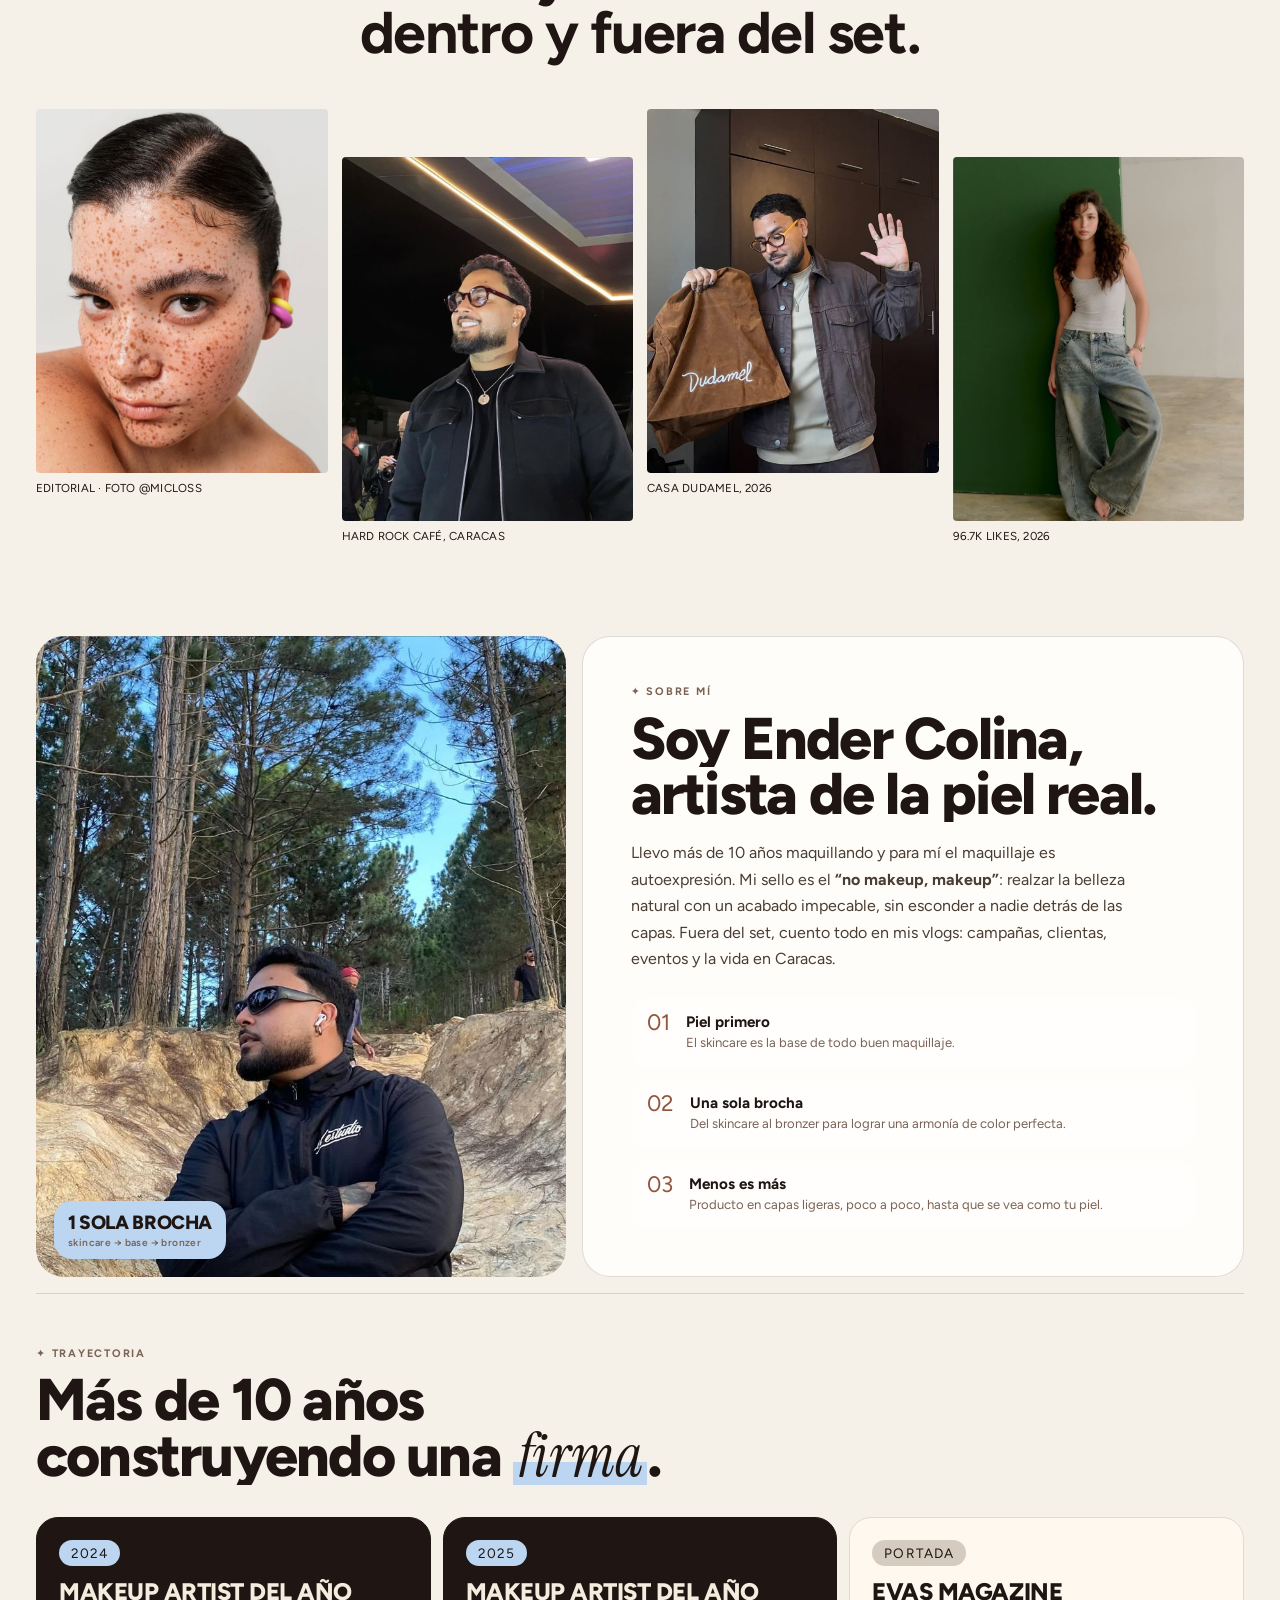
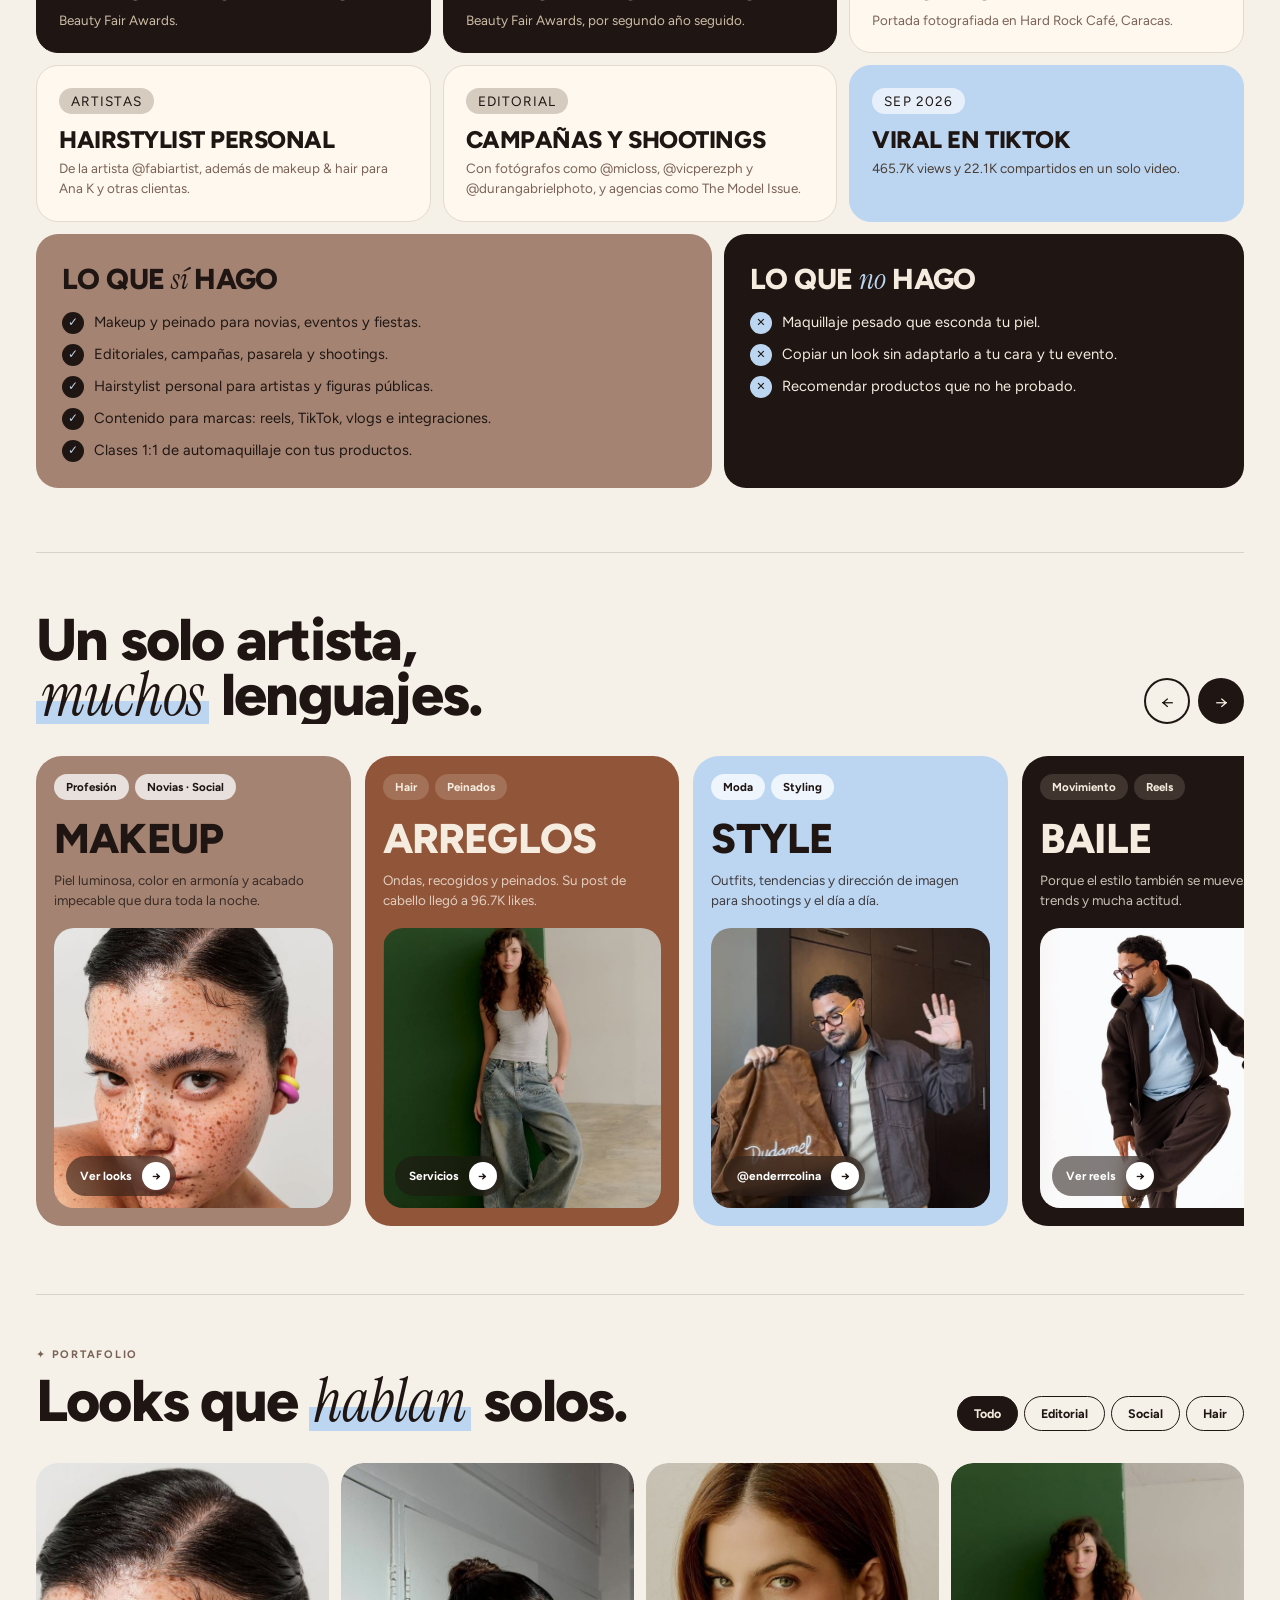
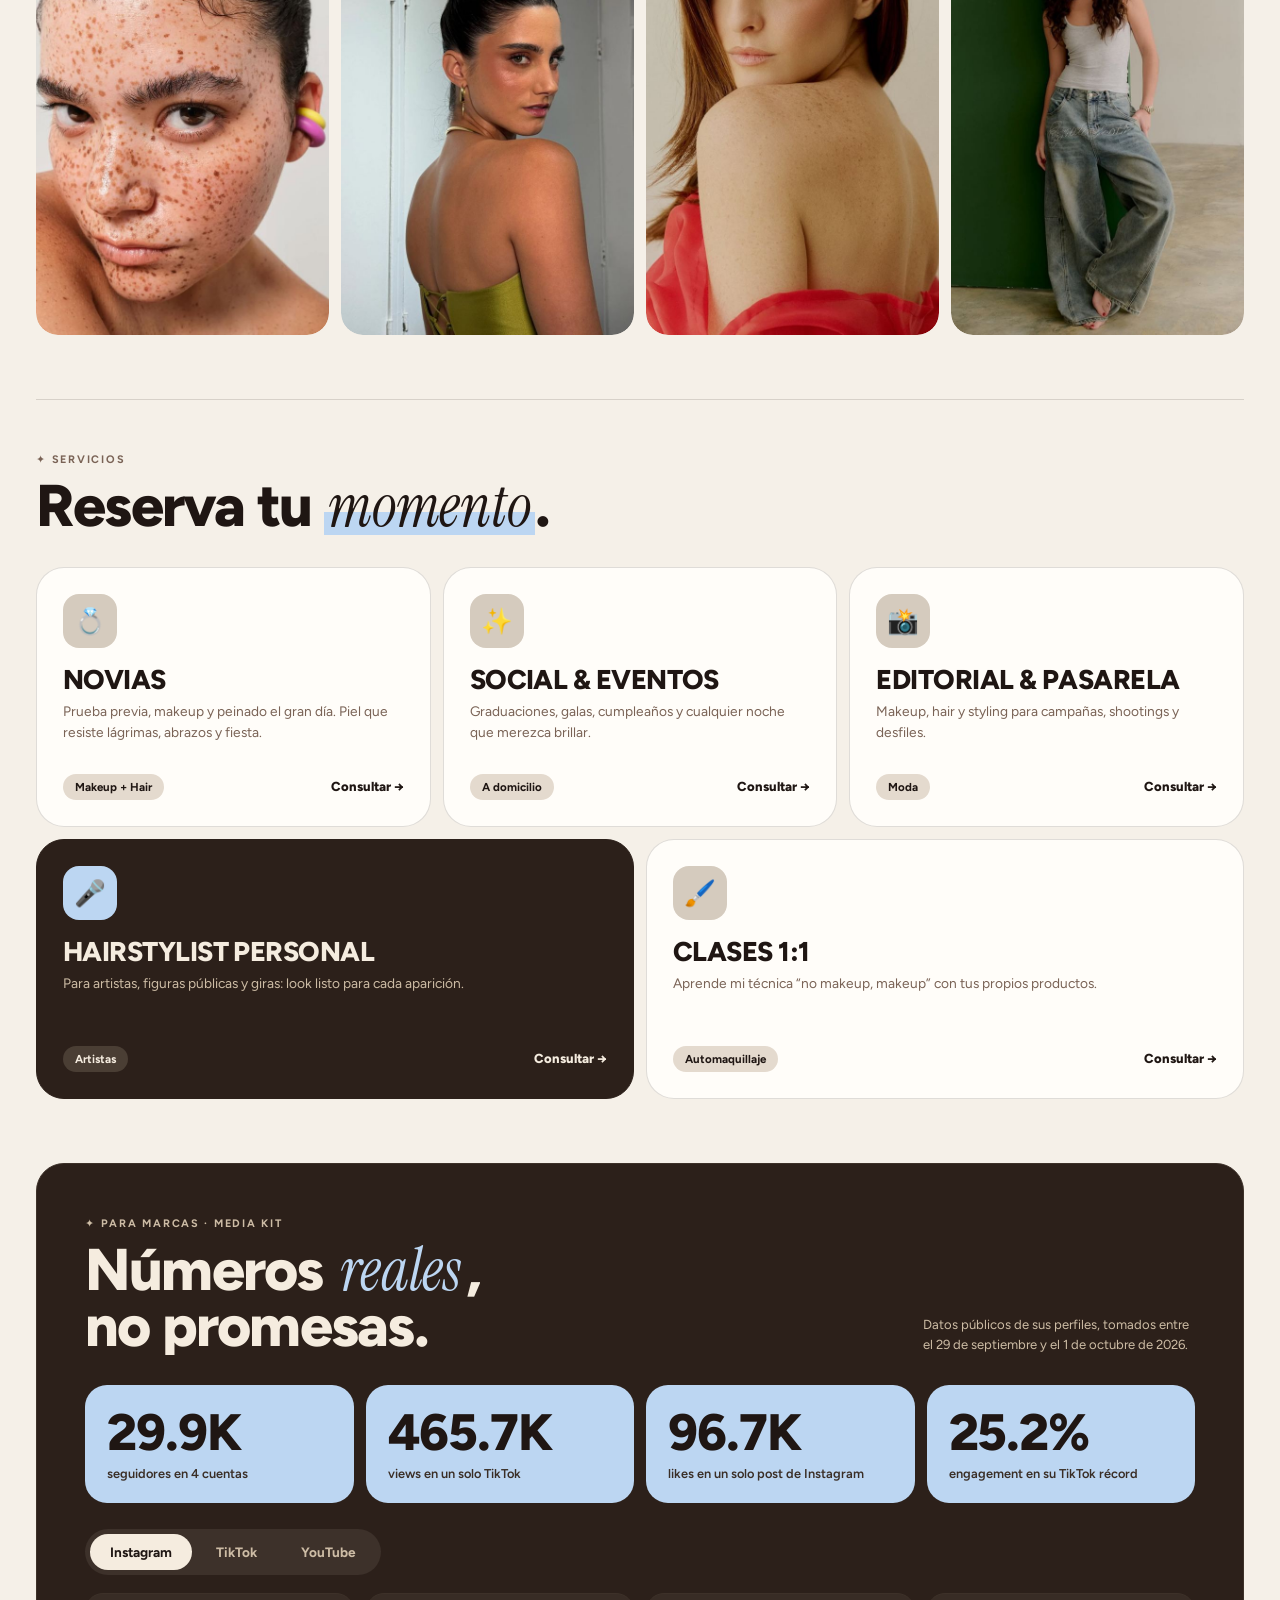
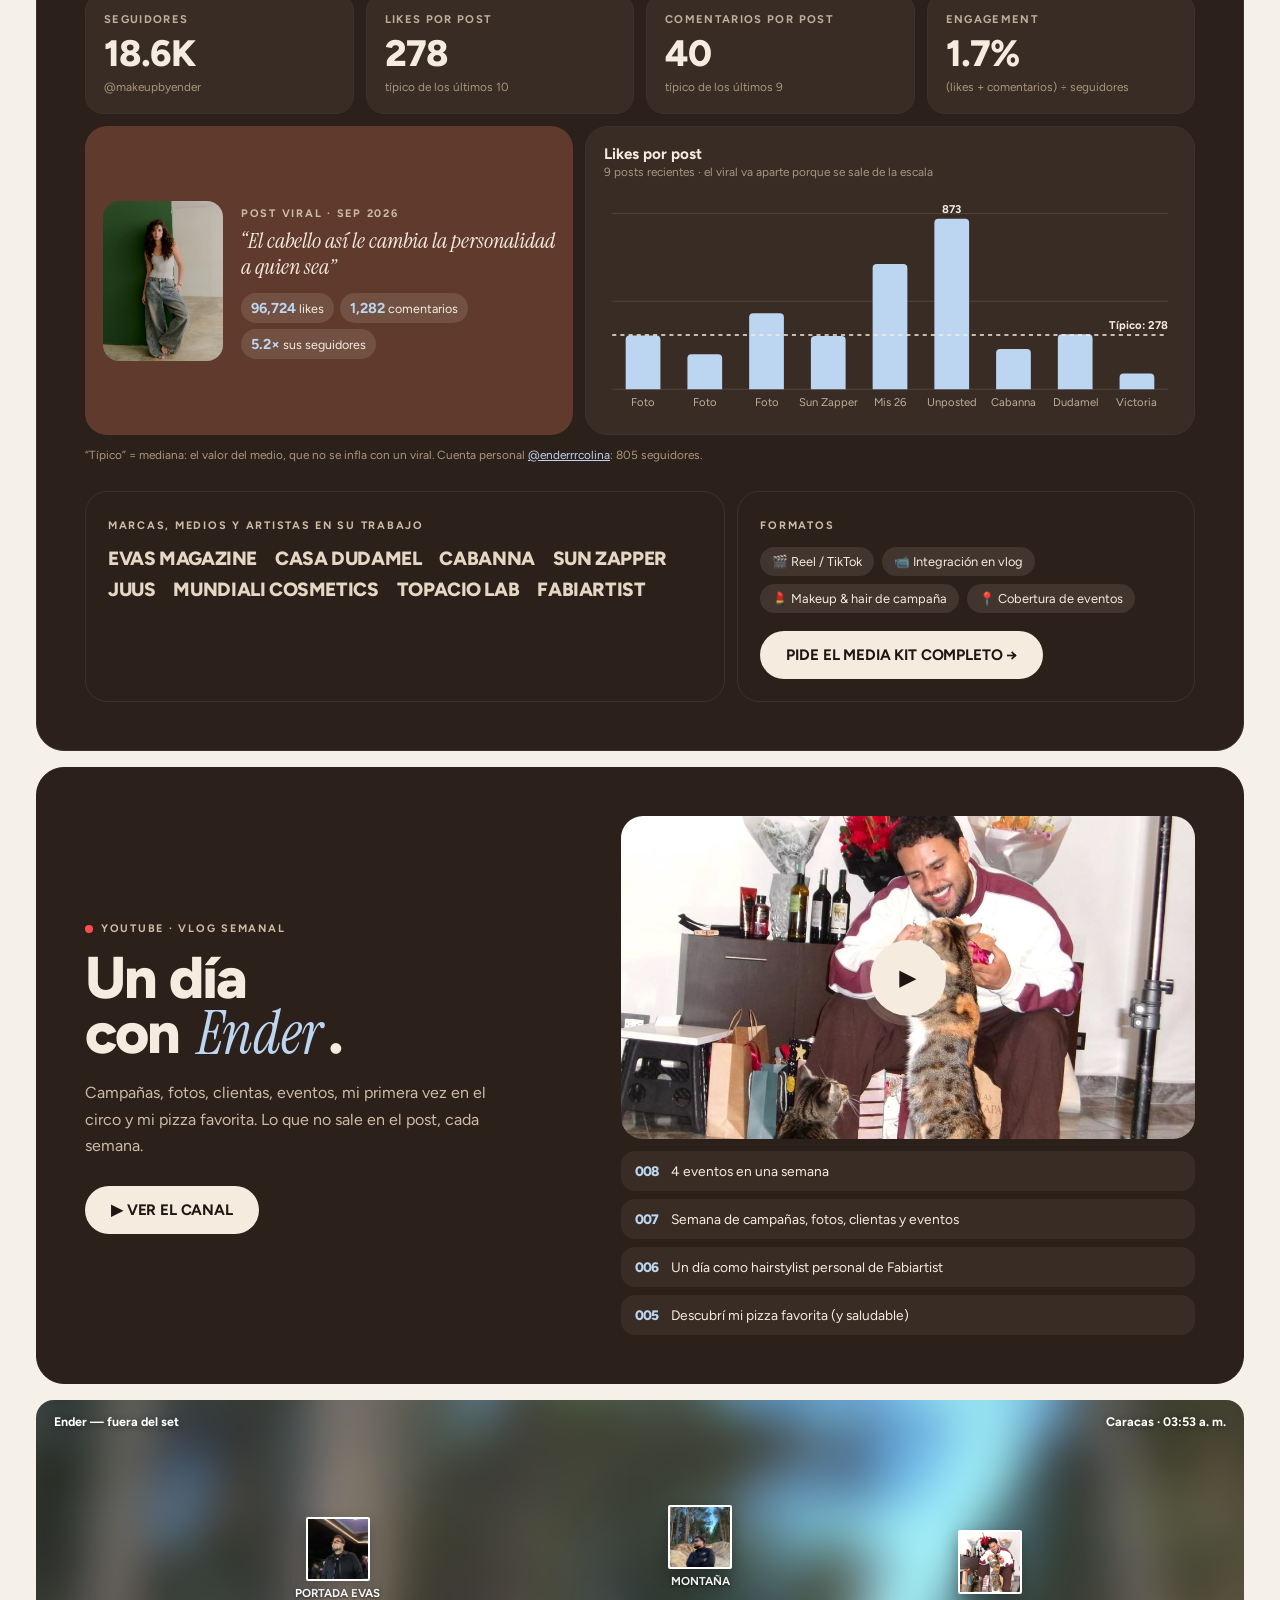
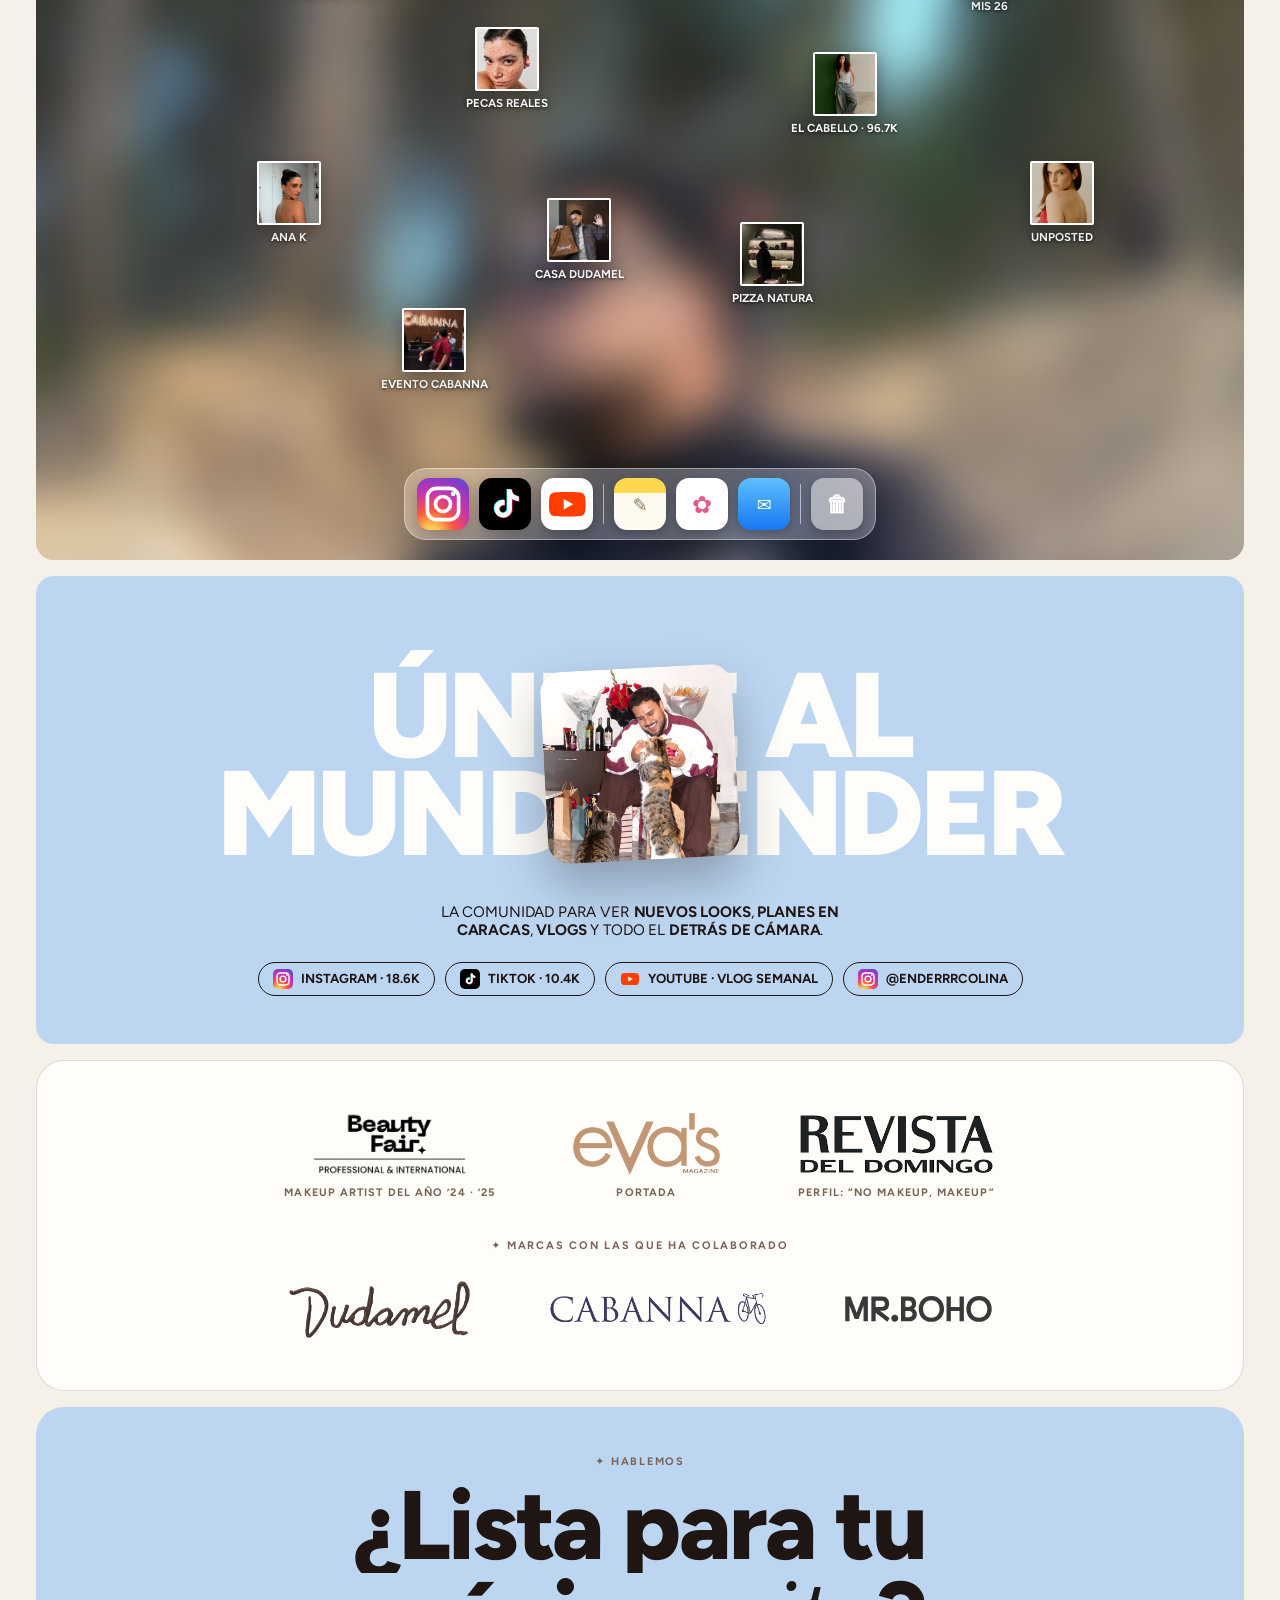
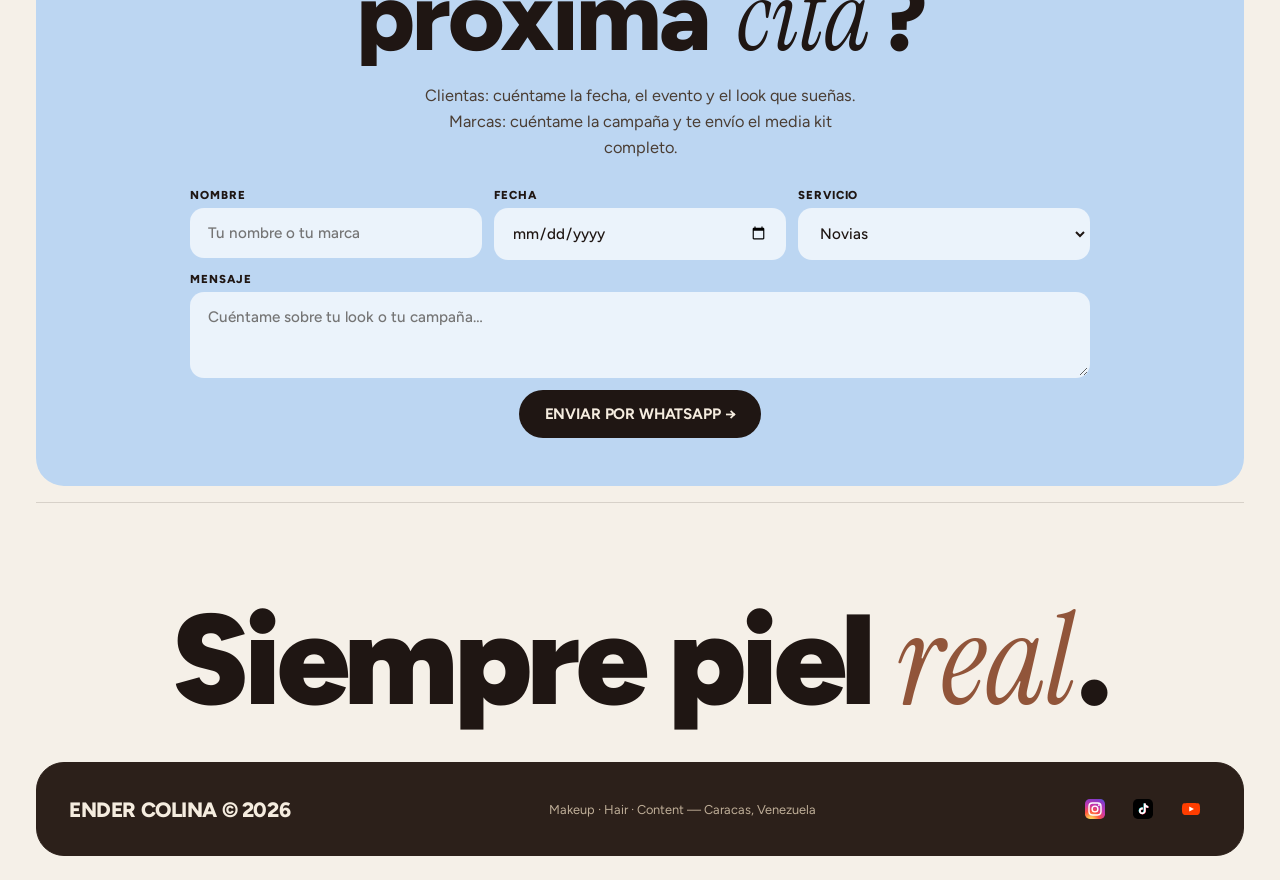
==== commit fdffe4c7: "Add files via upload" ====
--- a/index.html
+++ b/index.html
@@ -7,6 +7,11 @@
   <meta name="description" content="Ender Colina — maquillador y hairstylist en Caracas con más de 10 años de experiencia. Makeup Artist del Año en Beauty Fair Awards 2024 y 2025. Portafolio, servicios, media kit para marcas y vlog.">
   <meta property="og:title" content="Ender Colina · Makeup, Hair & Content">
   <meta property="og:description" content="No makeup, makeup. 10+ años, 29.9K seguidores y un TikTok con 465.7K views. Caracas, Venezuela.">
+  <link rel="icon" href="favicon.svg" type="image/svg+xml">
+  <link rel="icon" href="favicon.ico" sizes="48x48">
+  <link rel="apple-touch-icon" href="apple-touch-icon.png">
+  <link rel="manifest" href="site.webmanifest">
+  <meta name="theme-color" content="#f5f0e8">
   <link rel="preconnect" href="https://fonts.googleapis.com">
   <link rel="preconnect" href="https://fonts.gstatic.com" crossorigin>
   <link href="https://fonts.googleapis.com/css2?family=Figtree:ital,wght@0,400;0,500;0,600;0,700;0,800;0,900;1,400&family=Instrument+Serif:ital@0;1&display=swap" rel="stylesheet">
@@ -239,7 +244,7 @@
           <div class="u-top"><span class="pill pill-inv">Movimiento</span><span class="pill pill-inv">Reels</span></div>
           <h3>Baile</h3>
           <p>Porque el estilo también se mueve. Coreos, trends y mucha actitud.</p>
-          <div class="ph u-img"><a href="#redes" class="u-more">Ver reels <b>→</b></a></div>
+          <div class="ph u-img" style="--img:url('baile.jpg'); background-position: 50% 22%"><a href="#redes" class="u-more">Ver reels <b>→</b></a></div>
         </article>
         <article class="u-card u-choco">
           <div class="u-top"><span class="pill">YouTube</span><span class="pill">Vlog semanal</span></div>
--- a/styles.css
+++ b/styles.css
@@ -967,3 +967,4 @@
 .kx-title sup { font-family: var(--serif); font-style: italic; font-size: 1.05rem; }
 .kx-micro, .hx-sign { font-family: var(--serif); font-style: italic; font-size: 1.05rem; text-transform: none; }
 .ic-t { font-family: var(--sans); }
+.u-more { background: rgba(31,22,19,.55); }
